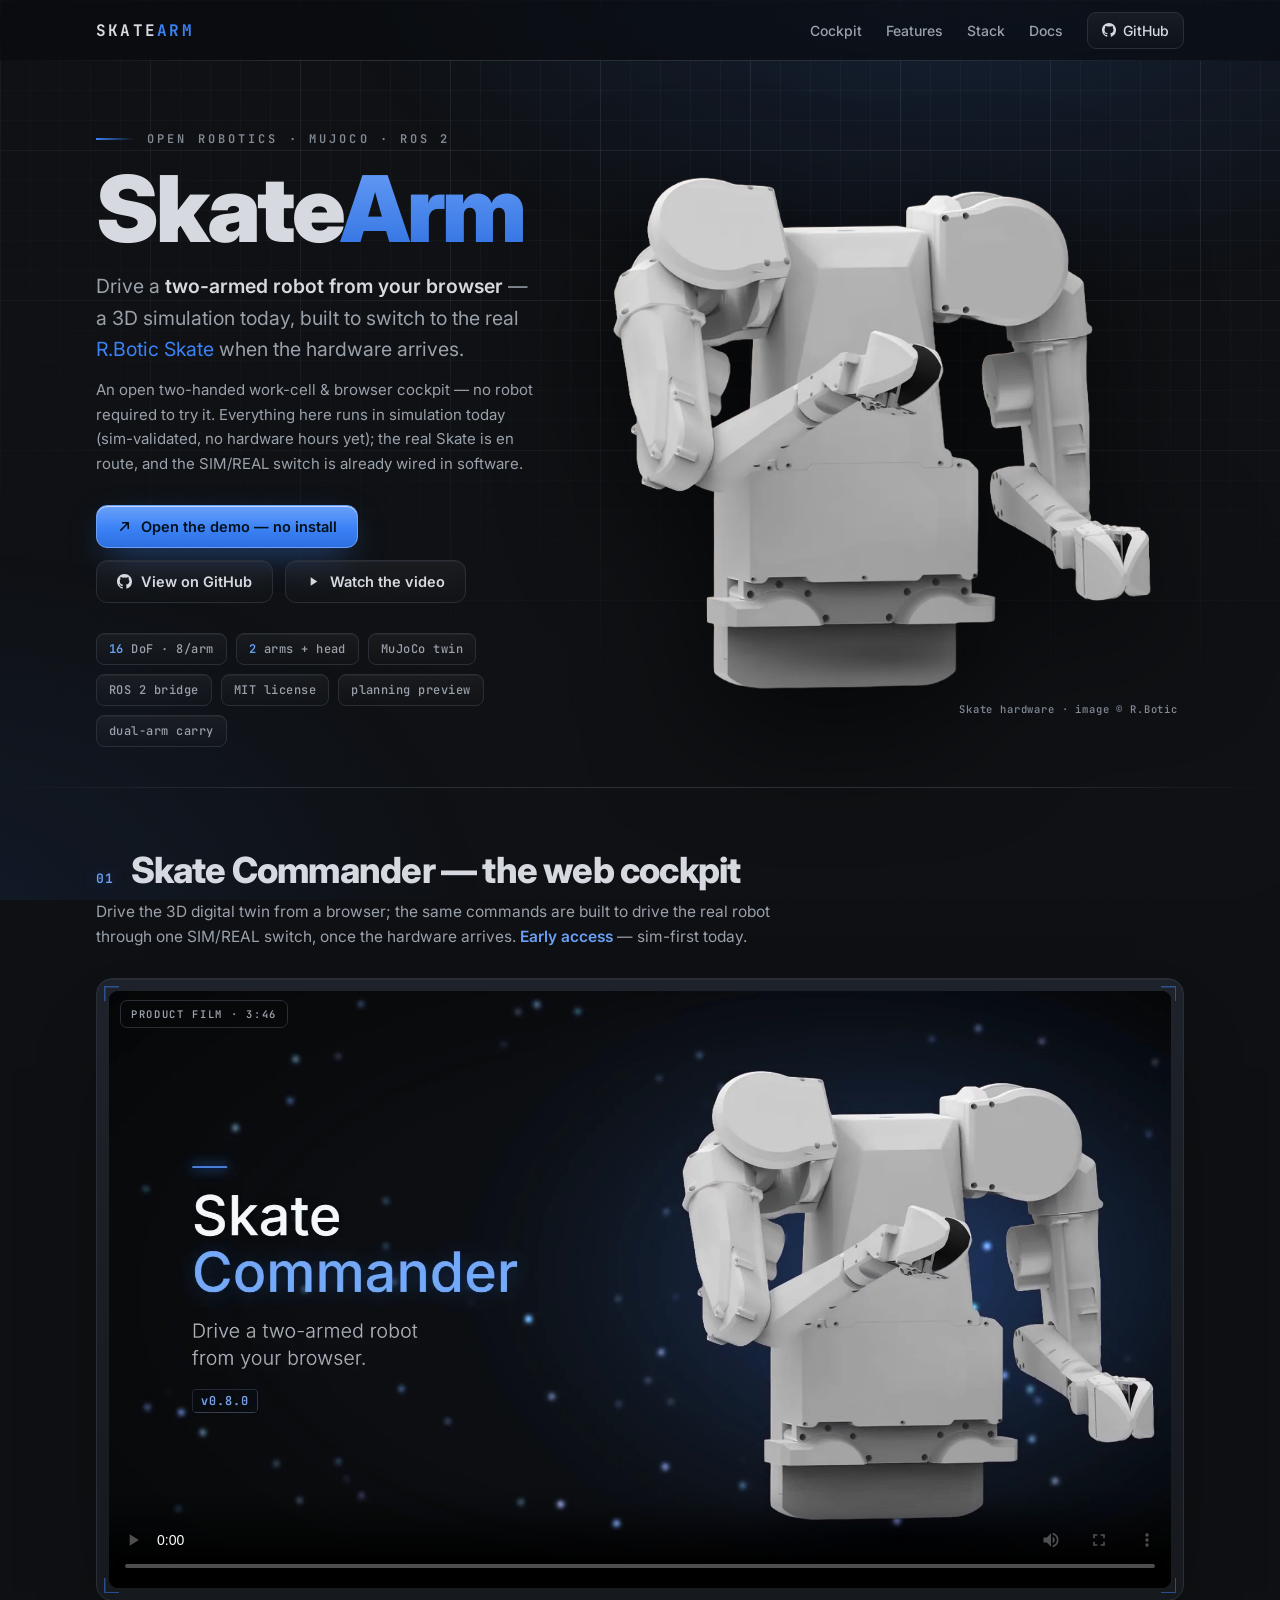
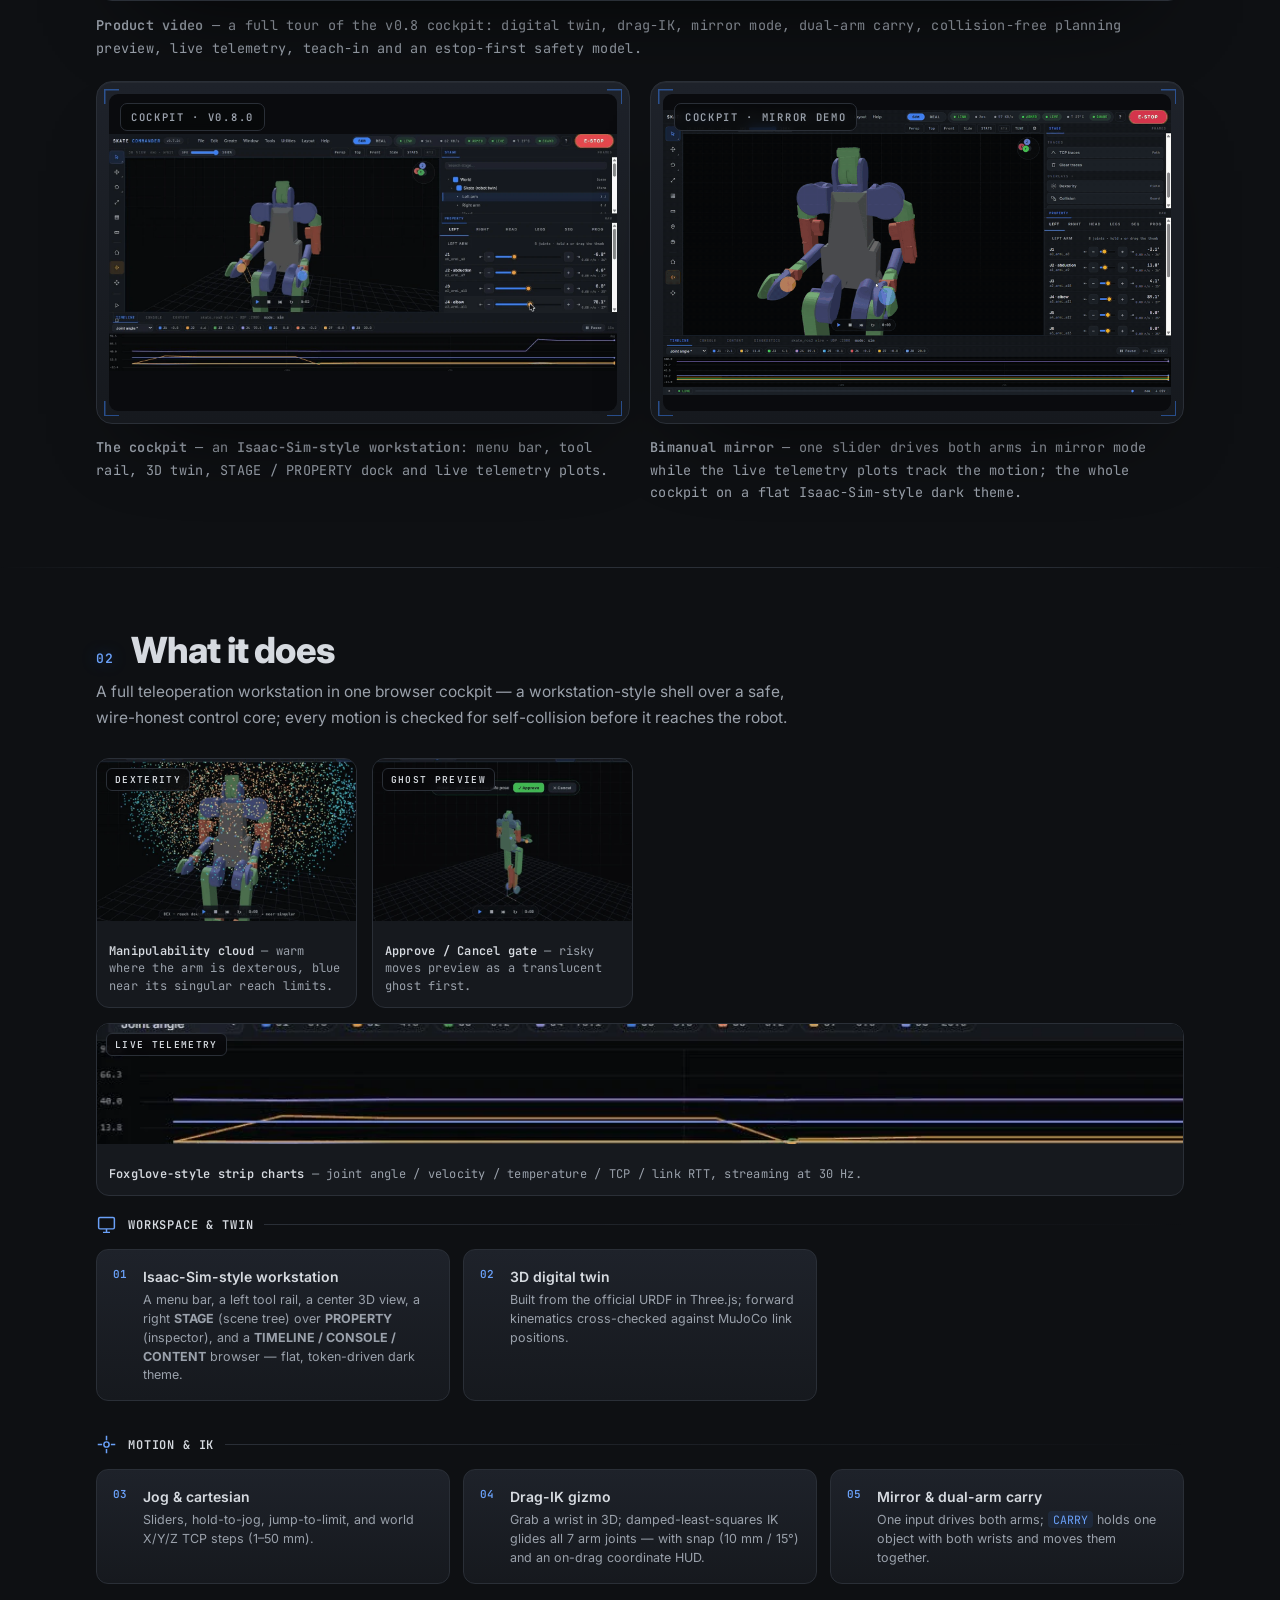
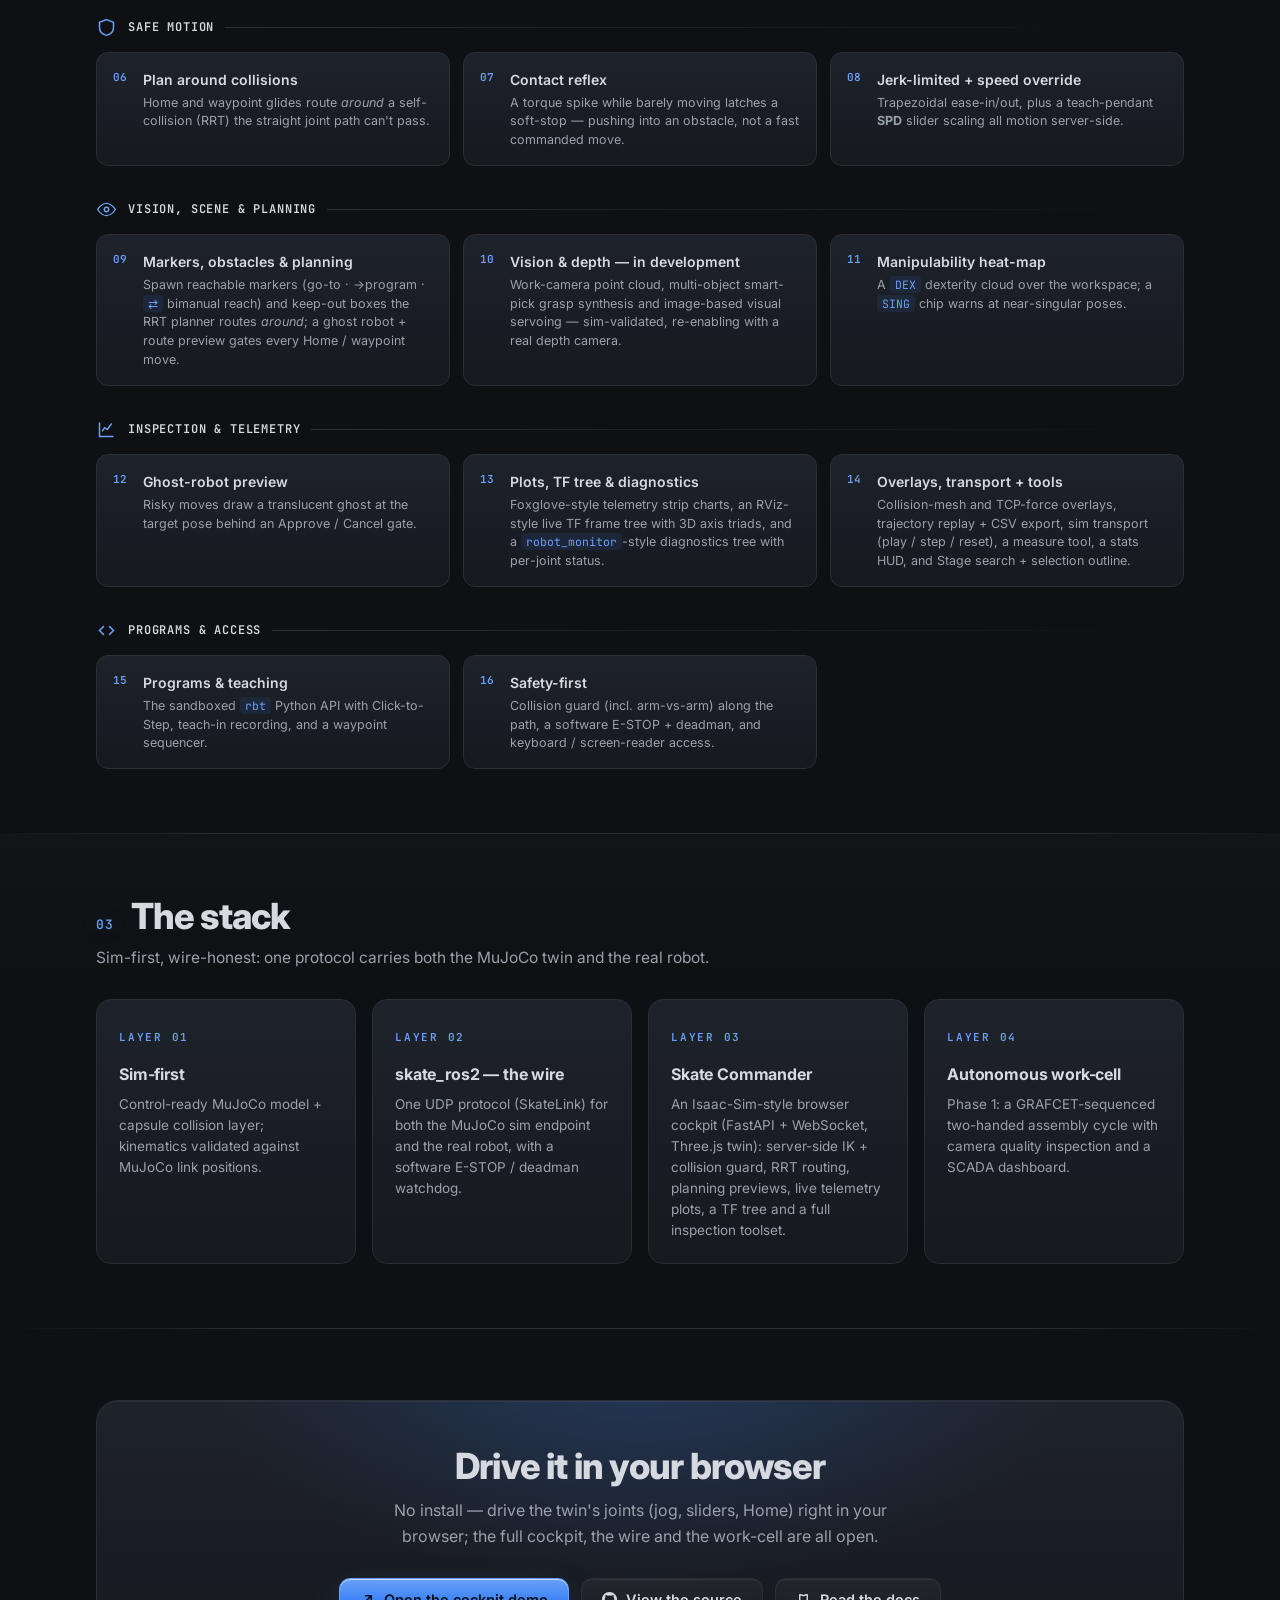
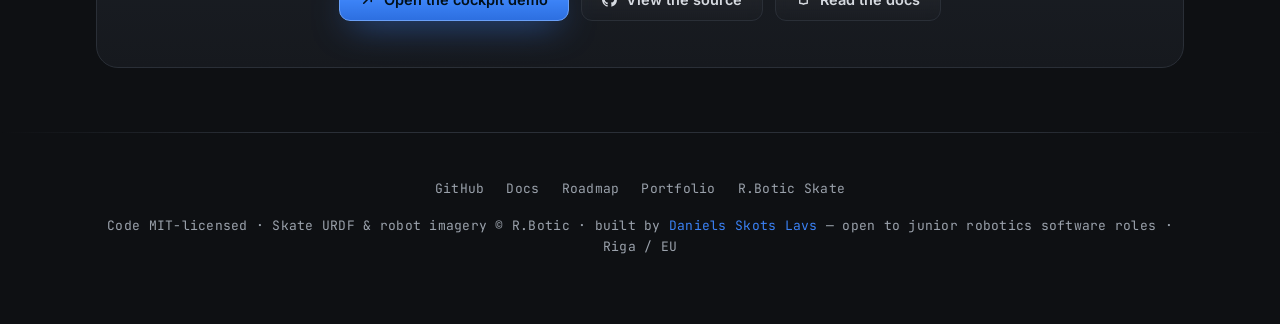
==== docs/index.html @ 91e2be85 "docs: honesty + mobile/a11y pass (from re-review) - quick-start now clones THIS repo first (the sim/" ====
<!DOCTYPE html>
<html lang="en">
<head>
<meta charset="utf-8">
<meta name="viewport" content="width=device-width, initial-scale=1">
<title>SkateArm — Bimanual Work-Cell &amp; Skate Commander Cockpit</title>
<meta name="description" content="Open-source bimanual work-cell and Isaac-Sim-style browser cockpit for the R.Botic Skate robot: a 3D digital twin, drag-IK, RRT collision-routing, dual-arm carry, live telemetry plots, planning previews and scene tools — sim-first in MuJoCo, deployed over the native UDP wire.">
<meta name="keywords" content="bimanual manipulation, humanoid robot, MuJoCo, ROS 2, digital twin, teleoperation, motion planning, inverse kinematics, collision guard, R.Botic Skate, robot arm, robotics">
<meta name="author" content="DSL Robotics">
<link rel="canonical" href="https://dsl-robotics.github.io/skatearm/">
<link rel="icon" type="image/png" href="img/favicon.png">
<link rel="apple-touch-icon" href="img/apple-touch-icon.png">
<meta property="og:type" content="website">
<meta property="og:site_name" content="SkateArm">
<meta property="og:title" content="SkateArm — Bimanual Work-Cell &amp; Skate Commander Cockpit">
<meta property="og:description" content="Open bimanual work-cell + Isaac-Sim-style browser cockpit for the R.Botic Skate: digital twin, drag-IK, RRT collision-routing, dual-arm carry, live telemetry plots, planning previews, scene markers &amp; obstacles. Sim-first in MuJoCo.">
<meta property="og:url" content="https://dsl-robotics.github.io/skatearm/">
<meta property="og:image" content="https://dsl-robotics.github.io/skatearm/img/og_card.png">
<meta name="twitter:card" content="summary_large_image">
<meta name="twitter:title" content="SkateArm — Bimanual Work-Cell &amp; Skate Commander Cockpit">
<meta name="twitter:description" content="Digital twin, drag-IK, RRT collision-routing, dual-arm carry, live telemetry plots, planning previews, scene tools — sim-first in MuJoCo, on the native UDP wire.">
<meta name="twitter:image" content="https://dsl-robotics.github.io/skatearm/img/og_card.png">
<meta name="theme-color" content="#0a0b0e">
<link rel="preconnect" href="https://fonts.googleapis.com">
<link rel="preconnect" href="https://fonts.gstatic.com" crossorigin>
<link href="https://fonts.googleapis.com/css2?family=Inter:wght@400;500;600;700;800;900&family=JetBrains+Mono:wght@400;500;600&display=swap" rel="stylesheet">
<script type="application/ld+json">
{"@context":"https://schema.org","@type":"SoftwareApplication","name":"SkateArm — Skate Commander","applicationCategory":"DeveloperApplication","operatingSystem":"Web, Linux","offers":{"@type":"Offer","price":"0","priceCurrency":"USD"},"license":"https://opensource.org/licenses/MIT","codeRepository":"https://github.com/dsl-robotics/skatearm","url":"https://dsl-robotics.github.io/skatearm/","description":"Open-source bimanual work-cell and Isaac-Sim-style browser cockpit for the R.Botic Skate: MuJoCo digital twin, drag-IK, RRT collision-routing, dual-arm carry, live telemetry plots, planning previews, scene tools, ROS 2 over the native UDP wire.","author":{"@type":"Organization","name":"DSL Robotics"}}
</script>
<style>
  :root{
    --bg:#0E1013; --bg2:#08090B; --panel:#16191E; --panel2:#1E222A; --panel3:#1E222A;
    --line:#2A2F37; --line2:#2A2F37; --fg:#D6DAE0; --fg2:#9AA1AB; --dim:#9BA2AC; --faint:#828A95;
    --accent:#3B82F6; --accent-lt:#6AA0F8; --accent-dk:#2D6FE0; --accent-ink:#0a1220; --amber:#F5A623;
    --grid:rgba(150,160,175,.05); --grid2:rgba(150,160,175,.09);
    --sans:"Inter","Segoe UI",system-ui,sans-serif;
    --mono:"JetBrains Mono",ui-monospace,"Cascadia Mono",monospace;
    --maxw:1140px;
    --ease:cubic-bezier(.4,0,.2,1);
  }
  *{margin:0;padding:0;box-sizing:border-box;}
  html{scroll-behavior:smooth;}
  ::selection{background:rgba(59,130,246,.32);color:#fff;}
  ::-webkit-scrollbar{width:12px;}
  ::-webkit-scrollbar-track{background:var(--bg);}
  ::-webkit-scrollbar-thumb{background:var(--line2);border-radius:8px;border:3px solid var(--bg);}
  ::-webkit-scrollbar-thumb:hover{background:#3A414F;}
  a:focus-visible,.btn:focus-visible,.nav-cta:focus-visible,.credit:focus-visible{outline:2px solid var(--accent-lt);outline-offset:3px;border-radius:8px;}
  body{background:var(--bg);color:var(--fg);font:400 16px/1.65 var(--sans);
    -webkit-font-smoothing:antialiased;overflow-x:hidden;}
  body::before{content:"";position:fixed;inset:0;z-index:-3;pointer-events:none;
    background:
      linear-gradient(var(--grid) 1px,transparent 1px),
      linear-gradient(90deg,var(--grid) 1px,transparent 1px),
      linear-gradient(var(--grid2) 1px,transparent 1px),
      linear-gradient(90deg,var(--grid2) 1px,transparent 1px);
    background-size:30px 30px,30px 30px,150px 150px,150px 150px;
    -webkit-mask-image:radial-gradient(120% 90% at 70% 0%,#000 35%,transparent 92%);
    mask-image:radial-gradient(120% 90% at 70% 0%,#000 35%,transparent 92%);}
  body::after{content:"";position:fixed;inset:0;z-index:-2;pointer-events:none;
    background:
      radial-gradient(1100px 640px at 76% -8%, rgba(59,130,246,.16), transparent 60%),
      radial-gradient(900px 620px at -4% 102%, rgba(45,111,224,.10), transparent 60%),
      radial-gradient(140% 120% at 50% 40%, transparent 60%, rgba(0,0,0,.55));}
  .grain{position:fixed;inset:0;z-index:-1;pointer-events:none;opacity:.06;mix-blend-mode:overlay;
    background-image:url("data:image/svg+xml,%3Csvg xmlns='http://www.w3.org/2000/svg' width='180' height='180'%3E%3Cfilter id='n'%3E%3CfeTurbulence type='fractalNoise' baseFrequency='0.85' numOctaves='2' stitchTiles='stitch'/%3E%3C/filter%3E%3Crect width='100%25' height='100%25' filter='url(%23n)'/%3E%3C/svg%3E");}
  a{color:var(--accent);text-decoration:none;}
  a:hover{text-decoration:underline;}
  .wrap{max-width:var(--maxw);margin:0 auto;padding:0 26px;}
  .label{font:600 12px/1 var(--mono);letter-spacing:.26em;text-transform:uppercase;color:var(--faint);}

  nav{position:sticky;top:0;z-index:50;backdrop-filter:blur(16px) saturate(1.3);
    background:rgba(10,11,14,.66);border-bottom:1px solid transparent;
    border-image:linear-gradient(90deg,transparent,var(--line2) 25%,var(--line2) 75%,transparent) 1;}
  nav .wrap{display:flex;align-items:center;justify-content:space-between;min-height:60px;}
  .brand{font:700 16px var(--mono);letter-spacing:.14em;color:var(--fg);}
  .brand i{color:var(--accent);font-style:normal;}
  .nav-links{display:flex;gap:24px;align-items:center;}
  .nav-links a{font:500 14px var(--sans);color:var(--fg2);position:relative;transition:color .18s var(--ease);}
  .nav-links a:not(.nav-cta){padding:11px 0;}
  .nav-links a:not(.nav-cta)::after{content:"";position:absolute;left:0;right:100%;bottom:7px;height:1.5px;
    background:linear-gradient(90deg,var(--accent),var(--accent-lt));transition:right .22s var(--ease);}
  .nav-links a:not(.nav-cta):hover::after{right:0;}
  .nav-links a:hover{color:var(--fg);text-decoration:none;}
  .nav-cta{display:inline-flex;align-items:center;gap:7px;border:1px solid var(--line2);border-radius:9px;padding:9px 14px;color:var(--fg)!important;
    background:linear-gradient(180deg,rgba(255,255,255,.05),rgba(255,255,255,.01));transition:.18s var(--ease);}
  .nav-cta:hover{border-color:var(--accent);box-shadow:0 0 0 1px rgba(59,130,246,.25),0 8px 24px -12px rgba(59,130,246,.6);}
  .nav-cta svg{width:14px;height:14px;}
  @media(max-width:680px){.nav-links a.hidexs{display:none;}.nav-links{gap:16px;}}

  .hero{padding:72px 0 40px;}
  .hero-grid{display:grid;grid-template-columns:0.92fr 1.25fr;gap:40px;align-items:center;}
  .ticks{display:flex;align-items:center;gap:13px;margin-bottom:20px;}
  .ticks::before{content:"";width:38px;height:1.5px;background:linear-gradient(90deg,var(--accent),transparent);}
  h1{font:900 clamp(42px,7.4vw,92px)/0.96 var(--sans);letter-spacing:-.035em;margin:6px 0 18px;}
  h1 i{font-style:normal;background:linear-gradient(180deg,var(--accent-lt),var(--accent-dk));
    -webkit-background-clip:text;background-clip:text;color:transparent;}
  .lede{font-size:19.5px;line-height:1.6;color:var(--fg2);max-width:480px;}
  .lede b{color:var(--fg);font-weight:600;}
  .sub{font-size:15px;color:var(--dim);max-width:500px;margin-top:13px;}
  .ctas{display:flex;flex-wrap:wrap;gap:12px;margin:28px 0 0;}
  .btn{position:relative;display:inline-flex;gap:9px;align-items:center;border:1px solid var(--line2);
    border-radius:11px;padding:12px 20px;font:600 14.5px var(--sans);color:var(--fg);
    background:linear-gradient(180deg,rgba(255,255,255,.05),rgba(255,255,255,.012));
    backdrop-filter:blur(6px);transition:transform .18s var(--ease),box-shadow .18s var(--ease),border-color .18s var(--ease);
    box-shadow:inset 0 1px 0 rgba(255,255,255,.05);}
  .btn svg{width:15px;height:15px;flex:none;}
  .btn:hover{border-color:rgba(59,130,246,.55);transform:translateY(-2px);text-decoration:none;
    box-shadow:0 14px 34px -16px rgba(0,0,0,.7),0 0 0 1px rgba(59,130,246,.18),inset 0 1px 0 rgba(255,255,255,.07);}
  .btn.primary{color:#021019;border:1px solid var(--accent-lt);
    background:linear-gradient(180deg,#6AA0F8,#3B82F6 55%,#2D6FE0);
    box-shadow:0 12px 36px -12px rgba(59,130,246,.7),inset 0 1px 0 rgba(255,255,255,.6);}
  .btn.primary:hover{transform:translateY(-2px);
    background:linear-gradient(180deg,#7FB0FF,#3B82F6 55%,#2D6FE0);
    box-shadow:0 18px 48px -12px rgba(59,130,246,.92),inset 0 1px 0 rgba(255,255,255,.65);}
  .specstrip{display:flex;flex-wrap:wrap;gap:9px;margin-top:30px;}
  .chip{font:500 12px var(--mono);letter-spacing:.04em;color:var(--fg2);
    border:1px solid var(--line);border-radius:8px;padding:7px 12px;
    background:linear-gradient(180deg,rgba(255,255,255,.045),rgba(255,255,255,.01));
    box-shadow:inset 0 1px 0 rgba(255,255,255,.05);transition:.18s var(--ease);}
  .chip:hover{border-color:var(--line2);color:var(--fg);}
  .chip b{color:var(--accent-lt);font-weight:600;}

  .hero-photo{position:relative;display:flex;align-items:center;justify-content:center;min-height:520px;}
  .hero-photo::before{content:"";position:absolute;width:82%;height:82%;left:2%;top:0;border-radius:50%;
    background:radial-gradient(closest-side at 24% 20%,rgba(59,130,246,.30),rgba(59,130,246,.07) 48%,transparent 70%);filter:blur(10px);}
  .hero-photo::after{content:"";position:absolute;bottom:46px;left:50%;transform:translateX(-50%);
    width:54%;height:30px;border-radius:50%;background:radial-gradient(closest-side,rgba(0,0,0,.62),transparent 76%);filter:blur(10px);}
  .hero-photo img{position:relative;width:96%;max-width:600px;transform:translateY(-6px);height:auto;
    filter:drop-shadow(0 38px 60px rgba(0,0,0,.6));}
  .hero-photo .credit{position:absolute;bottom:2px;right:6px;font:500 10.5px var(--mono);letter-spacing:.08em;color:var(--faint);}
  .hero-photo .credit:hover{color:var(--fg2);text-decoration:none;}

  section{padding:64px 0;position:relative;scroll-margin-top:74px;}
  section::before{content:"";position:absolute;top:0;left:0;right:0;height:1px;
    background:linear-gradient(90deg,transparent,var(--line2) 20%,var(--line2) 80%,transparent);}
  #stack{background:linear-gradient(180deg,rgba(255,255,255,.018),transparent 40%);}
  .shead{display:flex;align-items:baseline;gap:16px;margin-bottom:9px;}
  .snum{font:600 13px var(--mono);color:var(--accent-lt);letter-spacing:.1em;text-shadow:0 0 16px rgba(59,130,246,.4);}
  h2{font:800 clamp(27px,3.5vw,36px)/1.08 var(--sans);letter-spacing:-.022em;}
  .ssub{color:var(--fg2);margin:0 0 28px;max-width:720px;font-size:15.5px;}
  .ssub .hl{color:var(--accent-lt);font-weight:600;}

  figure{margin:0;}
  figcaption{color:var(--dim);font-size:13.5px;margin-top:12px;font-family:var(--mono);letter-spacing:.02em;}
  figcaption b{color:var(--fg2);font-weight:600;}
  .media2{display:grid;grid-template-columns:1fr 1fr;gap:20px;margin-top:22px;align-items:start;}
  .media2 .frame img{aspect-ratio:16/10;object-fit:contain;background:#0a0b0e;}

  .frame{position:relative;border:1px solid var(--line2);border-radius:16px;
    background:linear-gradient(180deg,var(--panel2),var(--panel));padding:12px;
    box-shadow:0 40px 90px -50px rgba(0,0,0,.9),inset 0 1px 0 rgba(255,255,255,.04);
    transition:transform .25s var(--ease),box-shadow .25s var(--ease);}
  .frame:hover{transform:translateY(-3px);box-shadow:0 50px 110px -50px rgba(0,0,0,.95),0 0 0 1px rgba(59,130,246,.12),inset 0 1px 0 rgba(255,255,255,.05);}
  .frame::before{content:"";position:absolute;inset:7px;pointer-events:none;z-index:2;opacity:.5;
    background:
      linear-gradient(var(--accent),var(--accent)) top left/15px 1.5px no-repeat,
      linear-gradient(var(--accent),var(--accent)) top left/1.5px 15px no-repeat,
      linear-gradient(var(--accent),var(--accent)) top right/15px 1.5px no-repeat,
      linear-gradient(var(--accent),var(--accent)) top right/1.5px 15px no-repeat,
      linear-gradient(var(--accent),var(--accent)) bottom left/15px 1.5px no-repeat,
      linear-gradient(var(--accent),var(--accent)) bottom left/1.5px 15px no-repeat,
      linear-gradient(var(--accent),var(--accent)) bottom right/15px 1.5px no-repeat,
      linear-gradient(var(--accent),var(--accent)) bottom right/1.5px 15px no-repeat;}
  .frame img,.frame video{display:block;width:100%;border-radius:9px;background:#000;}
  .frame .cap{position:absolute;top:21px;left:23px;z-index:3;font:600 10.5px var(--mono);
    letter-spacing:.16em;text-transform:uppercase;color:var(--fg2);
    background:rgba(8,9,11,.72);border:1px solid var(--line2);border-radius:7px;padding:6px 10px;backdrop-filter:blur(4px);}
  .frame .dim{position:absolute;bottom:21px;right:23px;z-index:3;font:500 10.5px var(--mono);
    letter-spacing:.1em;color:var(--faint);background:rgba(8,9,11,.66);padding:5px 9px;border-radius:7px;backdrop-filter:blur(4px);}

  .feat{list-style:none;display:grid;grid-template-columns:1fr 1fr;gap:1px;
    background:var(--line);border:1px solid var(--line);border-radius:16px;overflow:hidden;}
  .feat li{background:var(--panel);padding:19px 21px;display:flex;gap:14px;position:relative;transition:background .18s var(--ease);}
  .feat li::after{content:"";position:absolute;left:0;top:0;bottom:0;width:2px;
    background:linear-gradient(180deg,var(--accent),var(--accent-dk));transform:scaleY(0);transform-origin:top;transition:transform .2s var(--ease);}
  .feat li:hover{background:var(--panel2);}
  .feat li:hover::after{transform:scaleY(1);}
  .feat .ix{font:600 12px var(--mono);color:var(--accent-lt);padding-top:2px;min-width:24px;}
  .feat h4{font-size:15.5px;font-weight:600;margin-bottom:3px;}
  .feat p{color:var(--fg2);font-size:13.5px;line-height:1.55;}
  .feat code{font-family:var(--mono);font-size:12.5px;color:var(--accent-lt);background:rgba(59,130,246,.1);padding:1px 5px;border-radius:4px;}

  /* feature showcase strip */
  .shots{display:grid;grid-template-columns:repeat(4,1fr);gap:15px;margin:6px 0 10px;}
  .shot{position:relative;border:1px solid var(--line2);border-radius:13px;overflow:hidden;
    background:var(--panel);transition:transform .18s var(--ease),border-color .18s var(--ease),box-shadow .18s var(--ease);}
  .shot:hover{transform:translateY(-3px);border-color:var(--accent-dk);box-shadow:0 26px 54px -36px rgba(0,0,0,.95),0 0 0 1px rgba(59,130,246,.12);}
  .shot img{display:block;width:100%;aspect-ratio:16/10;object-fit:cover;background:#08090b;}
  .shot .scap{position:absolute;top:9px;left:9px;z-index:2;font:600 9.5px var(--mono);
    letter-spacing:.14em;text-transform:uppercase;color:var(--fg);background:rgba(8,9,11,.76);
    border:1px solid var(--line2);border-radius:6px;padding:4px 8px;backdrop-filter:blur(4px);}
  .shot figcaption{padding:10px 12px 12px;font-size:12px;line-height:1.45;color:var(--fg2);}
  .shot figcaption b{color:var(--fg);font-weight:600;}
  .shot-wide{grid-column:1/-1;}
  .shot-wide img{aspect-ratio:auto;height:120px;object-position:left center;}
  @media(max-width:900px){.shots{grid-template-columns:repeat(2,1fr);}}
  @media(max-width:540px){.shots{grid-template-columns:1fr;}.shot-wide img{height:auto;aspect-ratio:16/9;}}

  /* categorised feature cards */
  .fgrid{list-style:none;display:grid;grid-template-columns:repeat(3,1fr);gap:13px;margin-top:14px;}
  .fgrid .fgroup-h{grid-column:1/-1;display:flex;align-items:center;gap:11px;margin:20px 0 1px;}
  .fgrid .fgroup-h:first-child{margin-top:4px;}
  .fgrid .fgroup-h .gi{width:21px;height:21px;color:var(--accent-lt);flex:none;}
  .fgrid .fgroup-h span{font:600 12px var(--mono);letter-spacing:.07em;text-transform:uppercase;color:var(--fg);}
  .fgrid .fgroup-h .gline{flex:1;height:1px;background:linear-gradient(90deg,var(--line2),transparent);}
  .fgrid li:not(.fgroup-h){background:linear-gradient(180deg,var(--panel2),var(--panel));
    border:1px solid var(--line);border-radius:12px;padding:15px 16px;display:flex;gap:12px;position:relative;
    transition:transform .16s var(--ease),border-color .16s var(--ease),box-shadow .16s var(--ease);}
  .fgrid li:not(.fgroup-h):hover{transform:translateY(-3px);border-color:var(--line2);
    box-shadow:0 18px 40px -28px rgba(0,0,0,.9),0 0 0 1px rgba(59,130,246,.1);}
  .fgrid .ix{font:600 11px var(--mono);color:var(--accent-lt);padding-top:2px;min-width:18px;}
  .fgrid h4{font-size:14px;font-weight:600;margin-bottom:3px;}
  .fgrid p{color:var(--fg2);font-size:12.5px;line-height:1.5;}
  .fgrid code{font-family:var(--mono);font-size:11.5px;color:var(--accent-lt);background:rgba(59,130,246,.1);padding:1px 5px;border-radius:4px;}
  @media(max-width:820px){.fgrid{grid-template-columns:repeat(2,1fr);}}
  @media(max-width:520px){.fgrid{grid-template-columns:1fr;}}

  .stack{display:grid;grid-template-columns:repeat(4,1fr);gap:16px;}
  .scard{background:linear-gradient(180deg,var(--panel2),var(--panel));border:1px solid var(--line);
    border-radius:15px;padding:22px;position:relative;overflow:hidden;
    transition:transform .2s var(--ease),box-shadow .2s var(--ease),border-color .2s var(--ease);}
  .scard::before{content:"";position:absolute;top:0;left:0;right:0;height:2px;
    background:linear-gradient(90deg,var(--accent),transparent);opacity:0;transition:opacity .2s var(--ease);}
  .scard:hover{transform:translateY(-3px);border-color:var(--line2);
    box-shadow:0 24px 56px -34px rgba(0,0,0,.9),0 0 0 1px rgba(59,130,246,.1);}
  .scard:hover::before{opacity:.9;}
  .scard .k{font:600 11px var(--mono);letter-spacing:.16em;color:var(--accent-lt);text-transform:uppercase;}
  .scard h3{font-size:16px;margin:13px 0 7px;letter-spacing:-.01em;}
  .scard p{color:var(--fg2);font-size:13.5px;line-height:1.55;}

  .band{margin:8px 0 0;border:1px solid var(--line2);border-radius:22px;
    background:linear-gradient(180deg,var(--panel3),var(--panel));padding:46px 40px;text-align:center;
    position:relative;overflow:hidden;box-shadow:inset 0 1px 0 rgba(255,255,255,.05);}
  .band::before{content:"";position:absolute;inset:0;pointer-events:none;
    background:radial-gradient(680px 320px at 50% -10%,rgba(59,130,246,.22),transparent 65%);}
  .band h2{margin-bottom:11px;position:relative;}
  .band p{color:var(--fg2);max-width:560px;margin:0 auto 24px;position:relative;}

  footer{padding:42px 0 66px;position:relative;color:var(--dim);
    font-size:13px;text-align:center;font-family:var(--mono);letter-spacing:.02em;}
  footer::before{content:"";position:absolute;top:0;left:0;right:0;height:1px;
    background:linear-gradient(90deg,transparent,var(--line2) 20%,var(--line2) 80%,transparent);}
  .fnav{display:flex;gap:18px;justify-content:center;flex-wrap:wrap;margin-bottom:12px;}
  .fnav a{color:var(--fg2);padding:4px 2px;}

  .reveal{opacity:0;transform:translateY(18px);transition:opacity .65s var(--ease),transform .65s var(--ease);}
  .reveal.in{opacity:1;transform:none;}
  @media(prefers-reduced-motion:reduce){html{scroll-behavior:auto;}.reveal{opacity:1;transform:none;transition:none;}}

  @media(max-width:880px){
    .hero-grid{grid-template-columns:1fr;gap:26px;}
    .hero{padding:44px 0 12px;}
    .hero-photo{min-height:340px;}
    .stack{grid-template-columns:1fr 1fr;}
  }
  @media(max-width:760px){
    .feat,.media2{grid-template-columns:1fr;}
  }
  @media(max-width:560px){
    .stack{grid-template-columns:1fr;}
    .band{padding:30px 22px;}
    .hero-photo{min-height:280px;}
    .hero-photo img{width:86%;}
  }
</style>
</head>
<body>
<div class="grain"></div>

<nav>
  <div class="wrap">
    <span class="brand">SKATE<i>ARM</i></span>
    <span class="nav-links">
      <a class="hidexs" href="#cockpit">Cockpit</a>
      <a class="hidexs" href="#features">Features</a>
      <a class="hidexs" href="#stack">Stack</a>
      <a href="commander.html">Docs</a>
      <a class="nav-cta" href="https://github.com/dsl-robotics/skatearm" target="_blank" rel="noopener"><svg viewBox="0 0 16 16" fill="currentColor" aria-hidden="true"><path d="M8 0C3.58 0 0 3.58 0 8c0 3.54 2.29 6.53 5.47 7.59.4.07.55-.17.55-.38 0-.19-.01-.82-.01-1.49-2.01.37-2.53-.49-2.69-.94-.09-.23-.48-.94-.82-1.13-.28-.15-.68-.52-.01-.53.63-.01 1.08.58 1.23.82.72 1.21 1.87.87 2.33.66.07-.52.28-.87.51-1.07-1.78-.2-3.64-.89-3.64-3.95 0-.87.31-1.59.82-2.15-.08-.2-.36-1.02.08-2.12 0 0 .67-.21 2.2.82a7.6 7.6 0 014 0c1.53-1.04 2.2-.82 2.2-.82.44 1.1.16 1.92.08 2.12.51.56.82 1.27.82 2.15 0 3.07-1.87 3.75-3.65 3.95.29.25.54.73.54 1.48 0 1.07-.01 1.93-.01 2.2 0 .21.15.46.55.38A8.01 8.01 0 0016 8c0-4.42-3.58-8-8-8z"/></svg>GitHub</a>
    </span>
  </div>
</nav>

<header class="hero">
  <div class="wrap hero-grid">
    <div>
      <div class="ticks"><span class="label">Open robotics · MuJoCo · ROS 2</span></div>
      <h1>Skate<i>Arm</i></h1>
      <p class="lede">Drive a <b>two-armed robot from your browser</b> — a 3D simulation today, built to switch to the real
        <a href="https://www.rboticlabs.com/shop/p/skate-upper-body-v2" target="_blank" rel="noopener">R.Botic Skate</a> when the hardware arrives.</p>
      <p class="sub">An open two-handed work-cell &amp; browser cockpit — no robot required to try it. Everything here runs in simulation today (sim-validated, no hardware hours yet); the real Skate is en route, and the SIM/REAL switch is already wired in software.</p>
      <div class="ctas">
        <a class="btn primary" href="https://raw.githack.com/dsl-robotics/skatearm/main/tools/skate_commander/preview.html" target="_blank" rel="noopener"><svg viewBox="0 0 16 16" fill="none" stroke="currentColor" stroke-width="1.7" stroke-linecap="round" stroke-linejoin="round" aria-hidden="true"><path d="M4 12 12 4M6 4h6v6"/></svg>Open the demo — no install</a>
        <a class="btn" href="https://github.com/dsl-robotics/skatearm" target="_blank" rel="noopener"><svg viewBox="0 0 16 16" fill="currentColor" aria-hidden="true"><path d="M8 0C3.58 0 0 3.58 0 8c0 3.54 2.29 6.53 5.47 7.59.4.07.55-.17.55-.38 0-.19-.01-.82-.01-1.49-2.01.37-2.53-.49-2.69-.94-.09-.23-.48-.94-.82-1.13-.28-.15-.68-.52-.01-.53.63-.01 1.08.58 1.23.82.72 1.21 1.87.87 2.33.66.07-.52.28-.87.51-1.07-1.78-.2-3.64-.89-3.64-3.95 0-.87.31-1.59.82-2.15-.08-.2-.36-1.02.08-2.12 0 0 .67-.21 2.2.82a7.6 7.6 0 014 0c1.53-1.04 2.2-.82 2.2-.82.44 1.1.16 1.92.08 2.12.51.56.82 1.27.82 2.15 0 3.07-1.87 3.75-3.65 3.95.29.25.54.73.54 1.48 0 1.07-.01 1.93-.01 2.2 0 .21.15.46.55.38A8.01 8.01 0 0016 8c0-4.42-3.58-8-8-8z"/></svg>View on GitHub</a>
        <a class="btn" href="#cockpit"><svg viewBox="0 0 16 16" fill="currentColor" aria-hidden="true"><path d="M5 3.5v9l7-4.5z"/></svg>Watch the video</a>
      </div>
      <div class="specstrip">
        <span class="chip"><b>16</b> DoF · 8/arm</span>
        <span class="chip"><b>2</b> arms + head</span>
        <span class="chip">MuJoCo twin</span>
        <span class="chip">ROS 2 bridge</span>
        <span class="chip">MIT license</span>
        <span class="chip">planning preview</span>
        <span class="chip">dual-arm carry</span>
      </div>
    </div>
    <div class="hero-photo">
      <img src="img/skate_hero.webp" width="807" height="774" fetchpriority="high" decoding="async" alt="The R.Botic Skate — a two-armed bimanual upper-body robot">
      <a class="credit" href="https://www.rboticlabs.com/shop/p/skate-upper-body-v2" target="_blank" rel="noopener">Skate hardware · image © R.Botic</a>
    </div>
  </div>
</header>

<section id="cockpit">
  <div class="wrap">
    <div class="shead"><span class="snum">01</span><h2>Skate Commander — the web cockpit</h2></div>
    <p class="ssub">Drive the 3D digital twin from a browser; the same commands are built to drive the real robot through one SIM/REAL switch, once the hardware arrives. <span class="hl">Early access</span> — sim-first today.</p>
    <figure class="frame reveal" style="padding:12px;">
      <span class="cap">Product film · 3:46</span>
      <video controls preload="metadata" poster="img/commander_v08_video_poster.webp">
        <source src="video/commander_v08_product.mp4" type="video/mp4">
        Your browser can't play embedded video — <a href="video/commander_v08_product.mp4">watch the product walkthrough</a>.
      </video>
    </figure>
    <figcaption style="margin-top:13px;"><b>Product video</b> — a full tour of the v0.8 cockpit: digital twin, drag-IK, mirror mode, dual-arm carry, collision-free planning preview, live telemetry, teach-in and an estop-first safety model.</figcaption>
    <div class="media2">
      <figure class="reveal">
        <div class="frame"><span class="cap">Cockpit · v0.8.0</span>
          <img src="img/cockpit_v0724_cockpit.webp" loading="lazy" decoding="async" alt="The Skate Commander cockpit (v0.8.0): an Isaac-Sim-style workstation with menu bar, left tool rail, 3D digital twin, STAGE and PROPERTY dock, and live telemetry plots">
        </div>
        <figcaption><b>The cockpit</b> — an <b>Isaac-Sim-style workstation</b>: menu bar, tool rail, 3D twin, STAGE / PROPERTY dock and live telemetry plots.</figcaption>
      </figure>
      <figure class="reveal">
        <div class="frame"><span class="cap">Cockpit · mirror demo</span>
          <img src="img/commander_mirror.gif" loading="lazy" decoding="async" alt="Skate Commander: drag-IK and mirror-mode bimanual motion while the live telemetry plots track it">
        </div>
        <figcaption><b>Bimanual mirror</b> — one slider drives both arms in mirror mode while the live telemetry plots track the motion; the whole cockpit on a flat Isaac-Sim-style dark theme.</figcaption>
      </figure>
    </div>
  </div>
</section>

<section id="features">
  <div class="wrap">
    <div class="shead"><span class="snum">02</span><h2>What it does</h2></div>
    <p class="ssub">A full teleoperation workstation in one browser cockpit — a workstation-style shell over a safe, wire-honest control core; every motion is checked for self-collision before it reaches the robot.</p>
    <div class="shots reveal">
      <figure class="shot"><span class="scap">Dexterity</span><img src="img/cockpit_dex.webp" loading="lazy" decoding="async" alt="Manipulability dexterity cloud rendered around the robot"><figcaption><b>Manipulability cloud</b> — warm where the arm is dexterous, blue near its singular reach limits.</figcaption></figure>
      <figure class="shot"><span class="scap">Ghost preview</span><img src="img/cockpit_ghost.webp" loading="lazy" decoding="async" alt="Translucent green ghost robot preview with an Approve / Cancel gate"><figcaption><b>Approve / Cancel gate</b> — risky moves preview as a translucent ghost first.</figcaption></figure>
      <figure class="shot shot-wide"><span class="scap">Live telemetry</span><img src="img/cockpit_plots.webp" loading="lazy" decoding="async" alt="Live telemetry strip charts for the eight arm joints"><figcaption><b>Foxglove-style strip charts</b> — joint angle / velocity / temperature / TCP / link RTT, streaming at 30&nbsp;Hz.</figcaption></figure>
    </div>
    <ul class="fgrid reveal">
      <li class="fgroup-h"><svg class="gi" viewBox="0 0 24 24" fill="none" stroke="currentColor" stroke-width="1.7"><rect x="3" y="4" width="18" height="13" rx="1.5"/><path d="M8 21h8M12 17v4"/></svg><span>Workspace &amp; twin</span><i class="gline"></i></li>
      <li><span class="ix">01</span><div><h4>Isaac-Sim-style workstation</h4><p>A menu bar, a left tool rail, a center 3D view, a right <b>STAGE</b> (scene tree) over <b>PROPERTY</b> (inspector), and a <b>TIMELINE / CONSOLE / CONTENT</b> browser — flat, token-driven dark theme.</p></div></li>
      <li><span class="ix">02</span><div><h4>3D digital twin</h4><p>Built from the official URDF in Three.js; forward kinematics cross-checked against MuJoCo link positions.</p></div></li>
      <li class="fgroup-h"><svg class="gi" viewBox="0 0 24 24" fill="none" stroke="currentColor" stroke-width="1.7"><circle cx="12" cy="12" r="3"/><path d="M12 2v5M12 17v5M2 12h5M17 12h5"/></svg><span>Motion &amp; IK</span><i class="gline"></i></li>
      <li><span class="ix">03</span><div><h4>Jog &amp; cartesian</h4><p>Sliders, hold-to-jog, jump-to-limit, and world X/Y/Z TCP steps (1–50 mm).</p></div></li>
      <li><span class="ix">04</span><div><h4>Drag-IK gizmo</h4><p>Grab a wrist in 3D; damped-least-squares IK glides all 7 arm joints — with snap (10 mm / 15°) and an on-drag coordinate HUD.</p></div></li>
      <li><span class="ix">05</span><div><h4>Mirror &amp; dual-arm carry</h4><p>One input drives both arms; <code>CARRY</code> holds one object with both wrists and moves them together.</p></div></li>
      <li class="fgroup-h"><svg class="gi" viewBox="0 0 24 24" fill="none" stroke="currentColor" stroke-width="1.7"><path d="M12 3l8 3v6c0 5-4 8-8 9-4-1-8-4-8-9V6z"/></svg><span>Safe motion</span><i class="gline"></i></li>
      <li><span class="ix">06</span><div><h4>Plan around collisions</h4><p>Home and waypoint glides route <i>around</i> a self-collision (RRT) the straight joint path can't pass.</p></div></li>
      <li><span class="ix">07</span><div><h4>Contact reflex</h4><p>A torque spike while barely moving latches a soft-stop — pushing into an obstacle, not a fast commanded move.</p></div></li>
      <li><span class="ix">08</span><div><h4>Jerk-limited + speed override</h4><p>Trapezoidal ease-in/out, plus a teach-pendant <b>SPD</b> slider scaling all motion server-side.</p></div></li>
      <li class="fgroup-h"><svg class="gi" viewBox="0 0 24 24" fill="none" stroke="currentColor" stroke-width="1.7"><path d="M2 12s4-7 10-7 10 7 10 7-4 7-10 7S2 12 2 12z"/><circle cx="12" cy="12" r="2.5"/></svg><span>Vision, scene &amp; planning</span><i class="gline"></i></li>
      <li><span class="ix">09</span><div><h4>Markers, obstacles &amp; planning</h4><p>Spawn reachable markers (go-to · →program · <code>⇄</code> bimanual reach) and keep-out boxes the RRT planner routes <i>around</i>; a ghost robot + route preview gates every Home / waypoint move.</p></div></li>
      <li><span class="ix">10</span><div><h4>Vision &amp; depth — in development</h4><p>Work-camera point cloud, multi-object smart-pick grasp synthesis and image-based visual servoing — sim-validated, re-enabling with a real depth camera.</p></div></li>
      <li><span class="ix">11</span><div><h4>Manipulability heat-map</h4><p>A <code>DEX</code> dexterity cloud over the workspace; a <code>SING</code> chip warns at near-singular poses.</p></div></li>
      <li class="fgroup-h"><svg class="gi" viewBox="0 0 24 24" fill="none" stroke="currentColor" stroke-width="1.7"><path d="M4 4v16h16"/><path d="M7 14l3-4 3 2 5-7"/></svg><span>Inspection &amp; telemetry</span><i class="gline"></i></li>
      <li><span class="ix">12</span><div><h4>Ghost-robot preview</h4><p>Risky moves draw a translucent ghost at the target pose behind an Approve / Cancel gate.</p></div></li>
      <li><span class="ix">13</span><div><h4>Plots, TF tree &amp; diagnostics</h4><p>Foxglove-style telemetry strip charts, an RViz-style live TF frame tree with 3D axis triads, and a <code>robot_monitor</code>-style diagnostics tree with per-joint status.</p></div></li>
      <li><span class="ix">14</span><div><h4>Overlays, transport + tools</h4><p>Collision-mesh and TCP-force overlays, trajectory replay + CSV export, sim transport (play / step / reset), a measure tool, a stats HUD, and Stage search + selection outline.</p></div></li>
      <li class="fgroup-h"><svg class="gi" viewBox="0 0 24 24" fill="none" stroke="currentColor" stroke-width="1.7"><path d="M9 7l-5 5 5 5M15 7l5 5-5 5"/></svg><span>Programs &amp; access</span><i class="gline"></i></li>
      <li><span class="ix">15</span><div><h4>Programs &amp; teaching</h4><p>The sandboxed <code>rbt</code> Python API with Click-to-Step, teach-in recording, and a waypoint sequencer.</p></div></li>
      <li><span class="ix">16</span><div><h4>Safety-first</h4><p>Collision guard (incl. arm-vs-arm) along the path, a software E-STOP + deadman, and keyboard / screen-reader access.</p></div></li>
    </ul>
  </div>
</section>

<section id="stack">
  <div class="wrap">
    <div class="shead"><span class="snum">03</span><h2>The stack</h2></div>
    <p class="ssub">Sim-first, wire-honest: one protocol carries both the MuJoCo twin and the real robot.</p>
    <div class="stack">
      <div class="scard reveal"><span class="k">Layer 01</span><h3>Sim-first</h3><p>Control-ready MuJoCo model + capsule collision layer; kinematics validated against MuJoCo link positions.</p></div>
      <div class="scard reveal"><span class="k">Layer 02</span><h3>skate_ros2 — the wire</h3><p>One UDP protocol (SkateLink) for both the MuJoCo sim endpoint and the real robot, with a software E-STOP / deadman watchdog.</p></div>
      <div class="scard reveal"><span class="k">Layer 03</span><h3>Skate Commander</h3><p>An Isaac-Sim-style browser cockpit (FastAPI + WebSocket, Three.js twin): server-side IK + collision guard, RRT routing, planning previews, live telemetry plots, a TF tree and a full inspection toolset.</p></div>
      <div class="scard reveal"><span class="k">Layer 04</span><h3>Autonomous work-cell</h3><p>Phase 1: a GRAFCET-sequenced two-handed assembly cycle with camera quality inspection and a SCADA dashboard.</p></div>
    </div>
  </div>
</section>

<section>
  <div class="wrap">
    <div class="band reveal">
      <h2>Drive it in your browser</h2>
      <p>No install — drive the twin's joints (jog, sliders, Home) right in your browser; the full cockpit, the wire and the work-cell are all open.</p>
      <div class="ctas" style="justify-content:center;">
        <a class="btn primary" href="https://raw.githack.com/dsl-robotics/skatearm/main/tools/skate_commander/preview.html" target="_blank" rel="noopener"><svg viewBox="0 0 16 16" fill="none" stroke="currentColor" stroke-width="1.7" stroke-linecap="round" stroke-linejoin="round" aria-hidden="true"><path d="M4 12 12 4M6 4h6v6"/></svg>Open the cockpit demo</a>
        <a class="btn" href="https://github.com/dsl-robotics/skatearm" target="_blank" rel="noopener"><svg viewBox="0 0 16 16" fill="currentColor" aria-hidden="true"><path d="M8 0C3.58 0 0 3.58 0 8c0 3.54 2.29 6.53 5.47 7.59.4.07.55-.17.55-.38 0-.19-.01-.82-.01-1.49-2.01.37-2.53-.49-2.69-.94-.09-.23-.48-.94-.82-1.13-.28-.15-.68-.52-.01-.53.63-.01 1.08.58 1.23.82.72 1.21 1.87.87 2.33.66.07-.52.28-.87.51-1.07-1.78-.2-3.64-.89-3.64-3.95 0-.87.31-1.59.82-2.15-.08-.2-.36-1.02.08-2.12 0 0 .67-.21 2.2.82a7.6 7.6 0 014 0c1.53-1.04 2.2-.82 2.2-.82.44 1.1.16 1.92.08 2.12.51.56.82 1.27.82 2.15 0 3.07-1.87 3.75-3.65 3.95.29.25.54.73.54 1.48 0 1.07-.01 1.93-.01 2.2 0 .21.15.46.55.38A8.01 8.01 0 0016 8c0-4.42-3.58-8-8-8z"/></svg>View the source</a>
        <a class="btn" href="commander.html"><svg viewBox="0 0 16 16" fill="none" stroke="currentColor" stroke-width="1.5" stroke-linejoin="round" aria-hidden="true"><path d="M8 4S6.5 3 4 3v9c2.5 0 4 1 4 1s1.5-1 4-1V3c-2.5 0-4 1-4 1z"/></svg>Read the docs</a>
      </div>
    </div>
  </div>
</section>

<footer>
  <div class="wrap">
    <div class="fnav">
      <a href="https://github.com/dsl-robotics/skatearm" target="_blank" rel="noopener">GitHub</a>
      <a href="commander.html">Docs</a>
      <a href="https://github.com/dsl-robotics/skatearm/blob/main/docs/ROADMAP.md" target="_blank" rel="noopener">Roadmap</a>
      <a href="https://github.com/Lavs-Daniels-Skots-231RMC173/engineering-portfolio" target="_blank" rel="noopener">Portfolio</a>
      <a href="https://www.rboticlabs.com/shop/p/skate-upper-body-v2" target="_blank" rel="noopener">R.Botic Skate</a>
    </div>
    Code MIT-licensed · Skate URDF &amp; robot imagery © R.Botic · built by <a href="https://github.com/Lavs-Daniels-Skots-231RMC173" target="_blank" rel="noopener">Daniels Skots Lavs</a> — open to junior robotics software roles · Riga / EU
  </div>
</footer>

<script>
  const io=new IntersectionObserver((es)=>{es.forEach(e=>{if(e.isIntersecting){e.target.classList.add('in');io.unobserve(e.target);}});},{threshold:.12});
  document.querySelectorAll('.reveal').forEach(el=>io.observe(el));
</script>
</body>
</html>
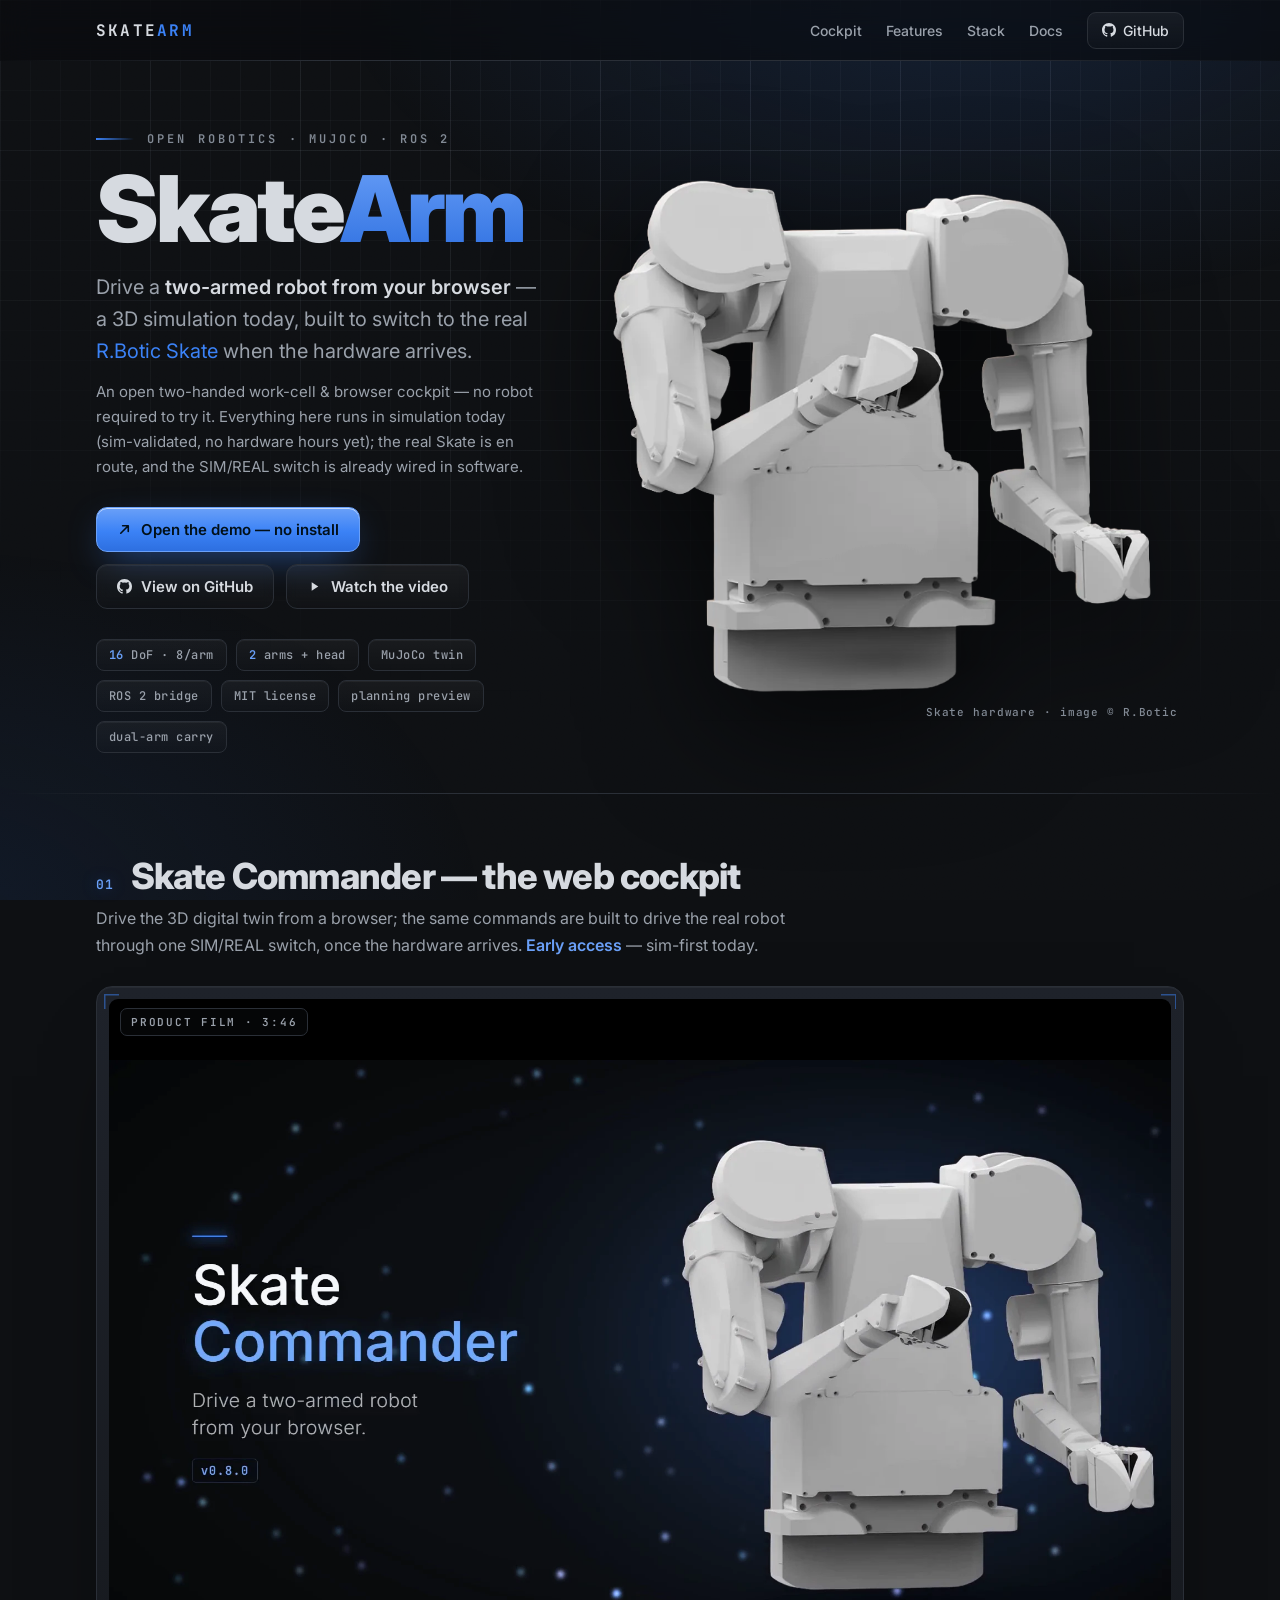
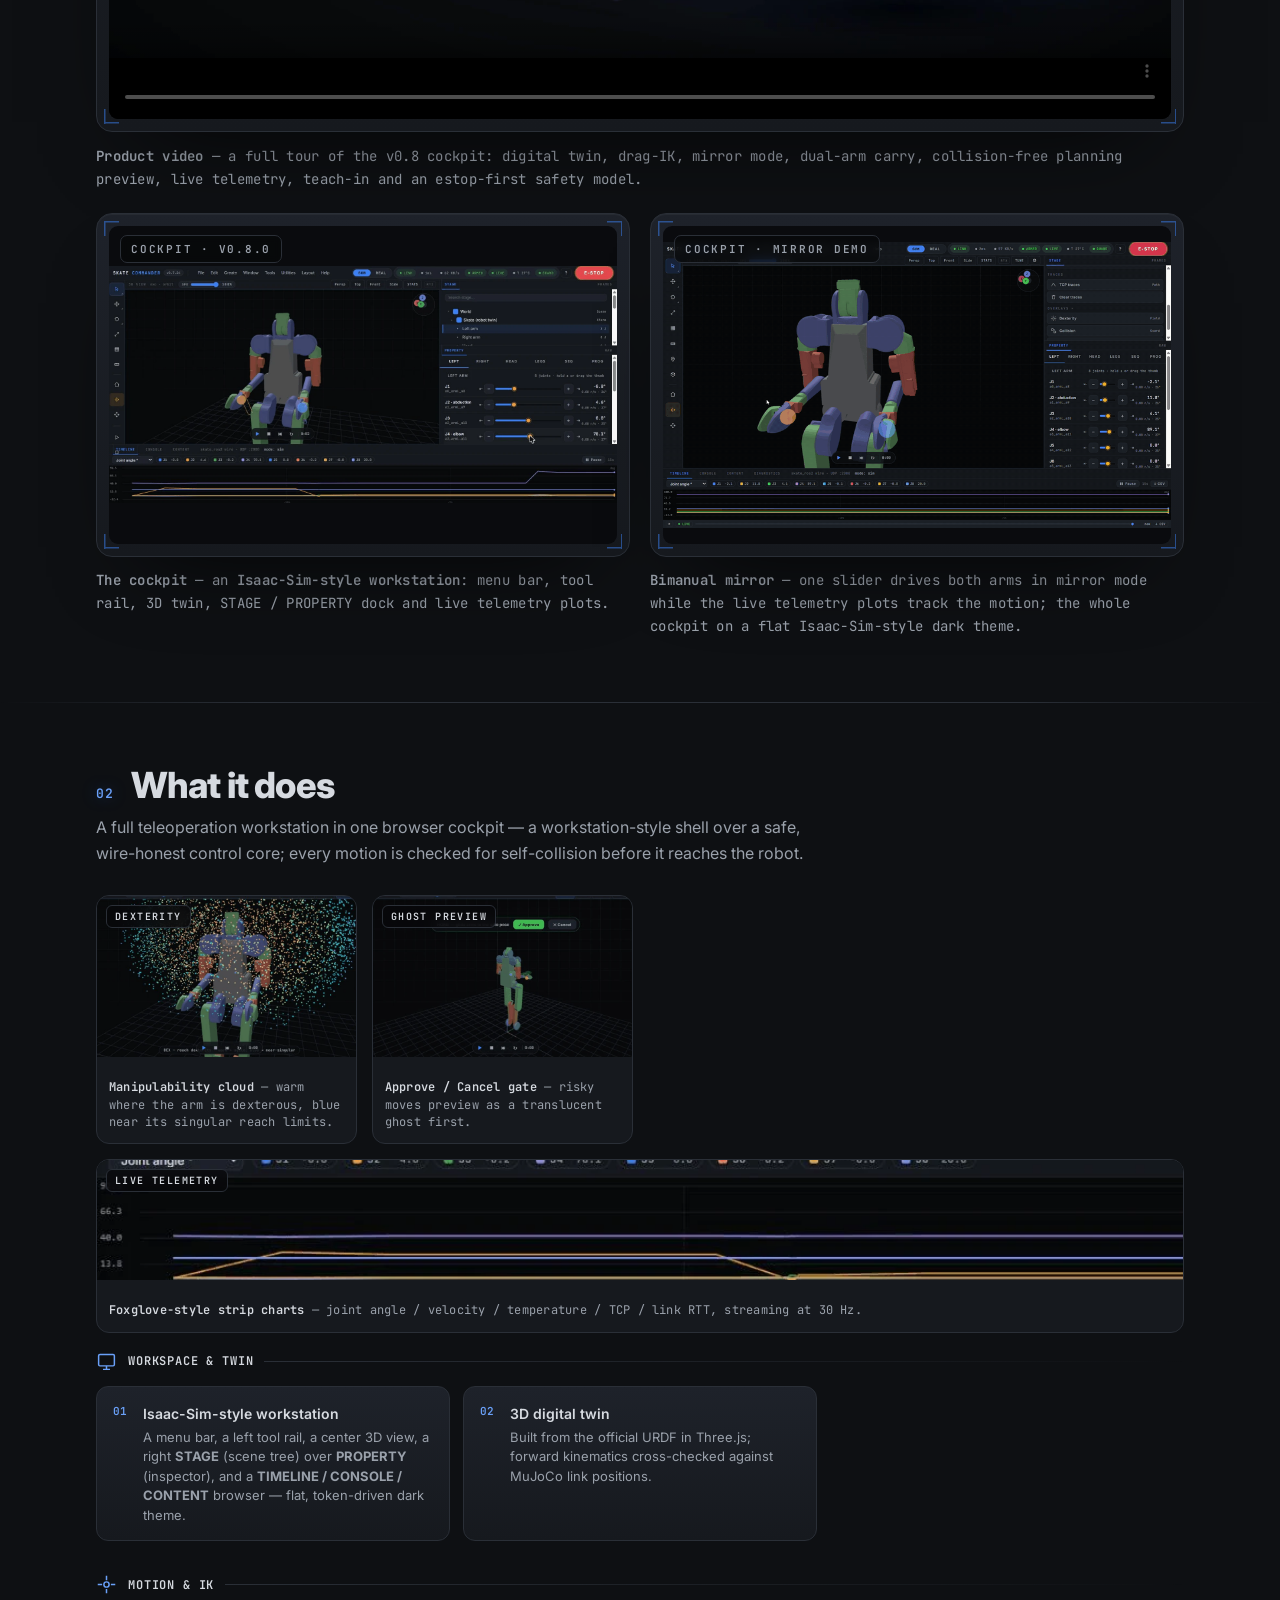
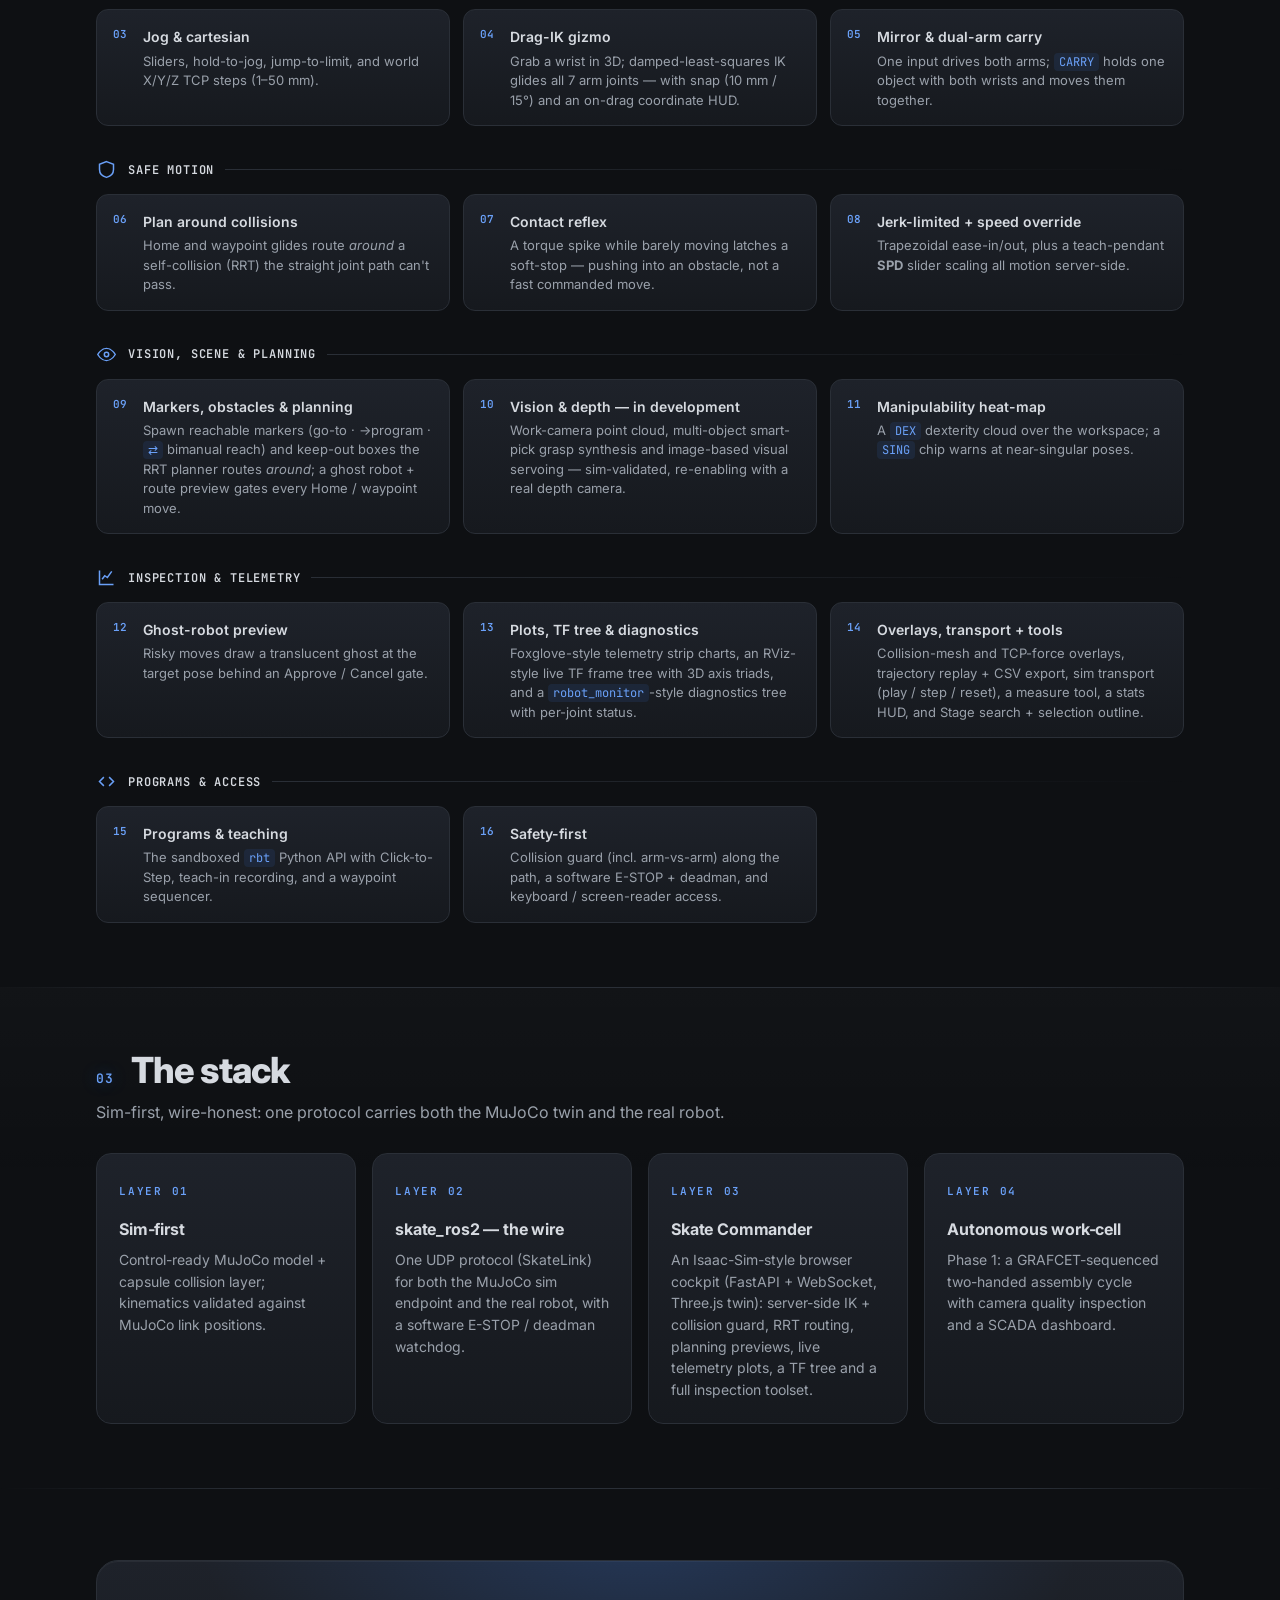
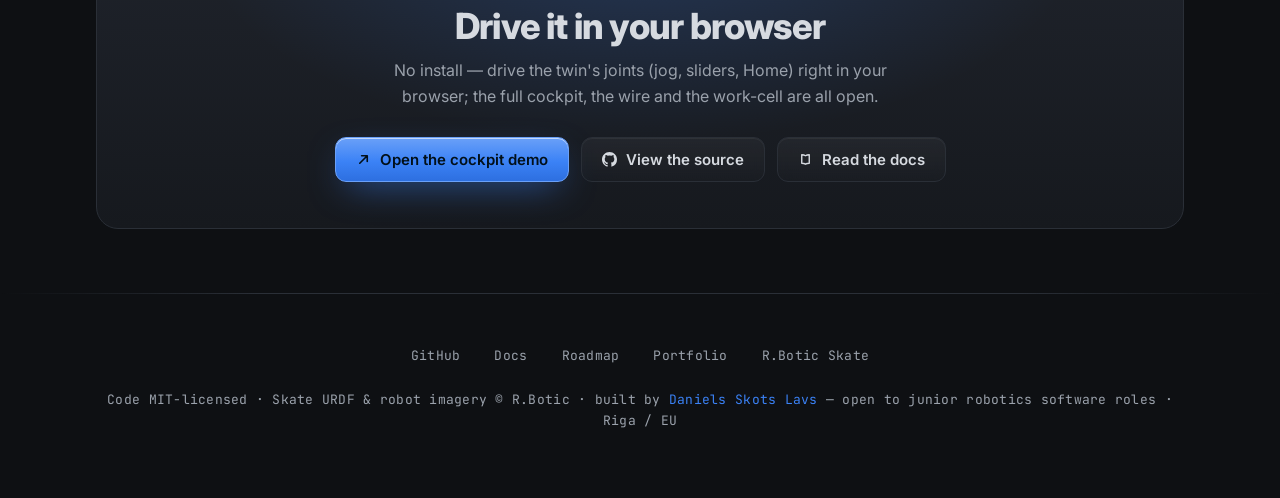
==== commit a66fb4d3: "docs+design: collapse run-on feature cell, integer type scale, a11y polish Round-3 reviewer fixes:  " ====
--- a/docs/index.html
+++ b/docs/index.html
@@ -39,6 +39,10 @@
     --ease:cubic-bezier(.4,0,.2,1);
   }
   *{margin:0;padding:0;box-sizing:border-box;}
+  .skip{position:absolute;left:8px;top:8px;z-index:200;padding:8px 14px;border-radius:8px;
+    background:var(--accent);color:#fff;font:600 13px var(--sans);transform:translateY(-200%);
+    transition:transform .15s var(--ease);}
+  .skip:focus{transform:translateY(0);}
   html{scroll-behavior:smooth;}
   ::selection{background:rgba(59,130,246,.32);color:#fff;}
   ::-webkit-scrollbar{width:12px;}
@@ -95,12 +99,12 @@
   h1{font:900 clamp(42px,7.4vw,92px)/0.96 var(--sans);letter-spacing:-.035em;margin:6px 0 18px;}
   h1 i{font-style:normal;background:linear-gradient(180deg,var(--accent-lt),var(--accent-dk));
     -webkit-background-clip:text;background-clip:text;color:transparent;}
-  .lede{font-size:19.5px;line-height:1.6;color:var(--fg2);max-width:480px;}
+  .lede{font-size:20px;line-height:1.6;color:var(--fg2);max-width:480px;}
   .lede b{color:var(--fg);font-weight:600;}
   .sub{font-size:15px;color:var(--dim);max-width:500px;margin-top:13px;}
   .ctas{display:flex;flex-wrap:wrap;gap:12px;margin:28px 0 0;}
   .btn{position:relative;display:inline-flex;gap:9px;align-items:center;border:1px solid var(--line2);
-    border-radius:11px;padding:12px 20px;font:600 14.5px var(--sans);color:var(--fg);
+    border-radius:11px;padding:12px 20px;font:600 15px var(--sans);color:var(--fg);
     background:linear-gradient(180deg,rgba(255,255,255,.05),rgba(255,255,255,.012));
     backdrop-filter:blur(6px);transition:transform .18s var(--ease),box-shadow .18s var(--ease),border-color .18s var(--ease);
     box-shadow:inset 0 1px 0 rgba(255,255,255,.05);}
@@ -128,7 +132,7 @@
     width:54%;height:30px;border-radius:50%;background:radial-gradient(closest-side,rgba(0,0,0,.62),transparent 76%);filter:blur(10px);}
   .hero-photo img{position:relative;width:96%;max-width:600px;transform:translateY(-6px);height:auto;
     filter:drop-shadow(0 38px 60px rgba(0,0,0,.6));}
-  .hero-photo .credit{position:absolute;bottom:2px;right:6px;font:500 10.5px var(--mono);letter-spacing:.08em;color:var(--faint);}
+  .hero-photo .credit{position:absolute;bottom:2px;right:6px;font:500 11px var(--mono);letter-spacing:.08em;color:var(--faint);}
   .hero-photo .credit:hover{color:var(--fg2);text-decoration:none;}
 
   section{padding:64px 0;position:relative;scroll-margin-top:74px;}
@@ -138,11 +142,11 @@
   .shead{display:flex;align-items:baseline;gap:16px;margin-bottom:9px;}
   .snum{font:600 13px var(--mono);color:var(--accent-lt);letter-spacing:.1em;text-shadow:0 0 16px rgba(59,130,246,.4);}
   h2{font:800 clamp(27px,3.5vw,36px)/1.08 var(--sans);letter-spacing:-.022em;}
-  .ssub{color:var(--fg2);margin:0 0 28px;max-width:720px;font-size:15.5px;}
+  .ssub{color:var(--fg2);margin:0 0 28px;max-width:720px;font-size:16px;}
   .ssub .hl{color:var(--accent-lt);font-weight:600;}
 
   figure{margin:0;}
-  figcaption{color:var(--dim);font-size:13.5px;margin-top:12px;font-family:var(--mono);letter-spacing:.02em;}
+  figcaption{color:var(--dim);font-size:14px;margin-top:12px;font-family:var(--mono);letter-spacing:.02em;}
   figcaption b{color:var(--fg2);font-weight:600;}
   .media2{display:grid;grid-template-columns:1fr 1fr;gap:20px;margin-top:22px;align-items:start;}
   .media2 .frame img{aspect-ratio:16/10;object-fit:contain;background:#0a0b0e;}
@@ -163,10 +167,10 @@
       linear-gradient(var(--accent),var(--accent)) bottom right/15px 1.5px no-repeat,
       linear-gradient(var(--accent),var(--accent)) bottom right/1.5px 15px no-repeat;}
   .frame img,.frame video{display:block;width:100%;border-radius:9px;background:#000;}
-  .frame .cap{position:absolute;top:21px;left:23px;z-index:3;font:600 10.5px var(--mono);
+  .frame .cap{position:absolute;top:21px;left:23px;z-index:3;font:600 11px var(--mono);
     letter-spacing:.16em;text-transform:uppercase;color:var(--fg2);
     background:rgba(8,9,11,.72);border:1px solid var(--line2);border-radius:7px;padding:6px 10px;backdrop-filter:blur(4px);}
-  .frame .dim{position:absolute;bottom:21px;right:23px;z-index:3;font:500 10.5px var(--mono);
+  .frame .dim{position:absolute;bottom:21px;right:23px;z-index:3;font:500 11px var(--mono);
     letter-spacing:.1em;color:var(--faint);background:rgba(8,9,11,.66);padding:5px 9px;border-radius:7px;backdrop-filter:blur(4px);}
 
   .feat{list-style:none;display:grid;grid-template-columns:1fr 1fr;gap:1px;
@@ -177,9 +181,9 @@
   .feat li:hover{background:var(--panel2);}
   .feat li:hover::after{transform:scaleY(1);}
   .feat .ix{font:600 12px var(--mono);color:var(--accent-lt);padding-top:2px;min-width:24px;}
-  .feat h4{font-size:15.5px;font-weight:600;margin-bottom:3px;}
-  .feat p{color:var(--fg2);font-size:13.5px;line-height:1.55;}
-  .feat code{font-family:var(--mono);font-size:12.5px;color:var(--accent-lt);background:rgba(59,130,246,.1);padding:1px 5px;border-radius:4px;}
+  .feat h4{font-size:16px;font-weight:600;margin-bottom:3px;}
+  .feat p{color:var(--fg2);font-size:14px;line-height:1.55;}
+  .feat code{font-family:var(--mono);font-size:13px;color:var(--accent-lt);background:rgba(59,130,246,.1);padding:1px 5px;border-radius:4px;}
 
   /* feature showcase strip */
   .shots{display:grid;grid-template-columns:repeat(4,1fr);gap:15px;margin:6px 0 10px;}
@@ -187,7 +191,7 @@
     background:var(--panel);transition:transform .18s var(--ease),border-color .18s var(--ease),box-shadow .18s var(--ease);}
   .shot:hover{transform:translateY(-3px);border-color:var(--accent-dk);box-shadow:0 26px 54px -36px rgba(0,0,0,.95),0 0 0 1px rgba(59,130,246,.12);}
   .shot img{display:block;width:100%;aspect-ratio:16/10;object-fit:cover;background:#08090b;}
-  .shot .scap{position:absolute;top:9px;left:9px;z-index:2;font:600 9.5px var(--mono);
+  .shot .scap{position:absolute;top:9px;left:9px;z-index:2;font:600 10px var(--mono);
     letter-spacing:.14em;text-transform:uppercase;color:var(--fg);background:rgba(8,9,11,.76);
     border:1px solid var(--line2);border-radius:6px;padding:4px 8px;backdrop-filter:blur(4px);}
   .shot figcaption{padding:10px 12px 12px;font-size:12px;line-height:1.45;color:var(--fg2);}
@@ -211,8 +215,8 @@
     box-shadow:0 18px 40px -28px rgba(0,0,0,.9),0 0 0 1px rgba(59,130,246,.1);}
   .fgrid .ix{font:600 11px var(--mono);color:var(--accent-lt);padding-top:2px;min-width:18px;}
   .fgrid h4{font-size:14px;font-weight:600;margin-bottom:3px;}
-  .fgrid p{color:var(--fg2);font-size:12.5px;line-height:1.5;}
-  .fgrid code{font-family:var(--mono);font-size:11.5px;color:var(--accent-lt);background:rgba(59,130,246,.1);padding:1px 5px;border-radius:4px;}
+  .fgrid p{color:var(--fg2);font-size:13px;line-height:1.5;}
+  .fgrid code{font-family:var(--mono);font-size:12px;color:var(--accent-lt);background:rgba(59,130,246,.1);padding:1px 5px;border-radius:4px;}
   @media(max-width:820px){.fgrid{grid-template-columns:repeat(2,1fr);}}
   @media(max-width:520px){.fgrid{grid-template-columns:1fr;}}
 
@@ -227,7 +231,7 @@
   .scard:hover::before{opacity:.9;}
   .scard .k{font:600 11px var(--mono);letter-spacing:.16em;color:var(--accent-lt);text-transform:uppercase;}
   .scard h3{font-size:16px;margin:13px 0 7px;letter-spacing:-.01em;}
-  .scard p{color:var(--fg2);font-size:13.5px;line-height:1.55;}
+  .scard p{color:var(--fg2);font-size:14px;line-height:1.55;}
 
   .band{margin:8px 0 0;border:1px solid var(--line2);border-radius:22px;
     background:linear-gradient(180deg,var(--panel3),var(--panel));padding:46px 40px;text-align:center;
@@ -242,7 +246,7 @@
   footer::before{content:"";position:absolute;top:0;left:0;right:0;height:1px;
     background:linear-gradient(90deg,transparent,var(--line2) 20%,var(--line2) 80%,transparent);}
   .fnav{display:flex;gap:18px;justify-content:center;flex-wrap:wrap;margin-bottom:12px;}
-  .fnav a{color:var(--fg2);padding:4px 2px;}
+  .fnav a{color:var(--fg2);padding:10px 8px;}
 
   .reveal{opacity:0;transform:translateY(18px);transition:opacity .65s var(--ease),transform .65s var(--ease);}
   .reveal.in{opacity:1;transform:none;}
@@ -266,6 +270,7 @@
 </style>
 </head>
 <body>
+<a class="skip" href="#main">Skip to content</a>
 <div class="grain"></div>
 
 <nav>
@@ -281,7 +286,7 @@
   </div>
 </nav>
 
-<header class="hero">
+<header class="hero" id="main">
   <div class="wrap hero-grid">
     <div>
       <div class="ticks"><span class="label">Open robotics · MuJoCo · ROS 2</span></div>
@@ -317,7 +322,7 @@
     <p class="ssub">Drive the 3D digital twin from a browser; the same commands are built to drive the real robot through one SIM/REAL switch, once the hardware arrives. <span class="hl">Early access</span> — sim-first today.</p>
     <figure class="frame reveal" style="padding:12px;">
       <span class="cap">Product film · 3:46</span>
-      <video controls preload="metadata" poster="img/commander_v08_video_poster.webp">
+      <video controls preload="metadata" width="1280" height="720" aria-label="Skate Commander v0.8 product film (3:46)" poster="img/commander_v08_video_poster.webp">
         <source src="video/commander_v08_product.mp4" type="video/mp4">
         Your browser can't play embedded video — <a href="video/commander_v08_product.mp4">watch the product walkthrough</a>.
       </video>
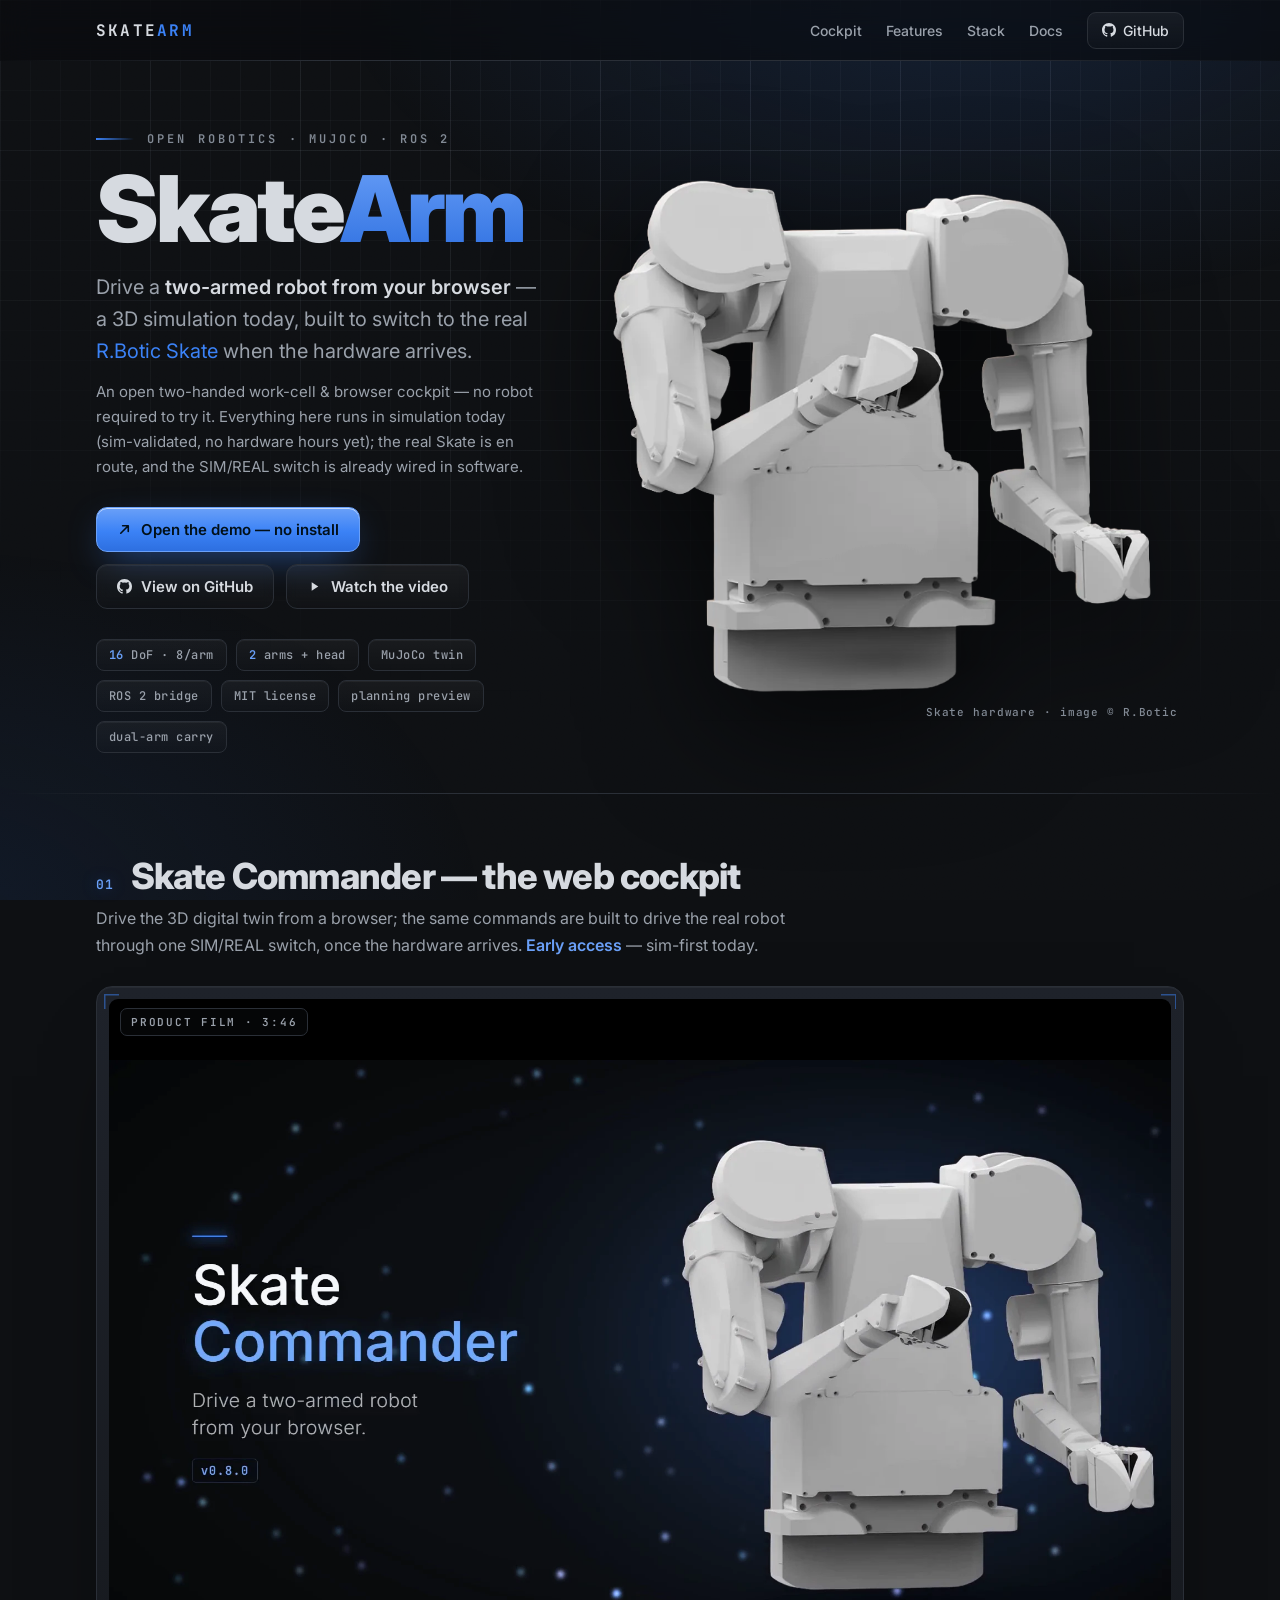
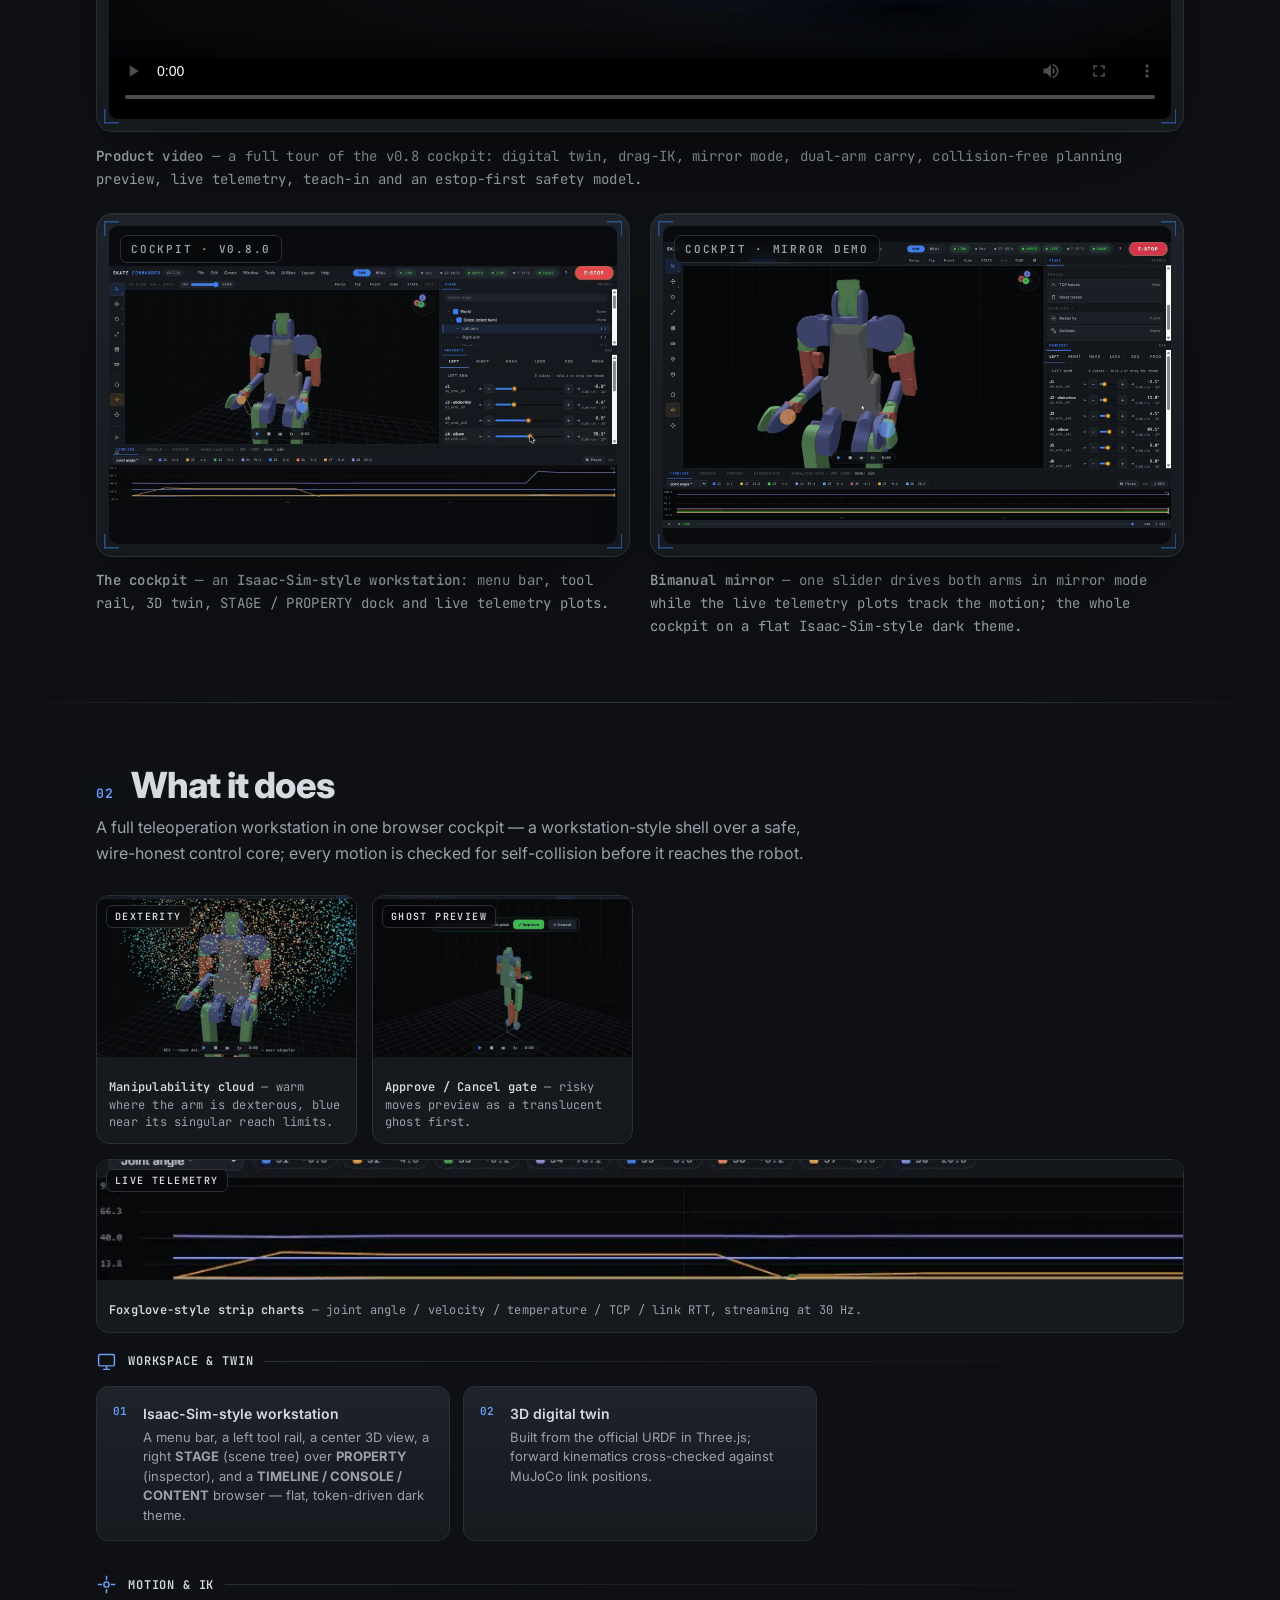
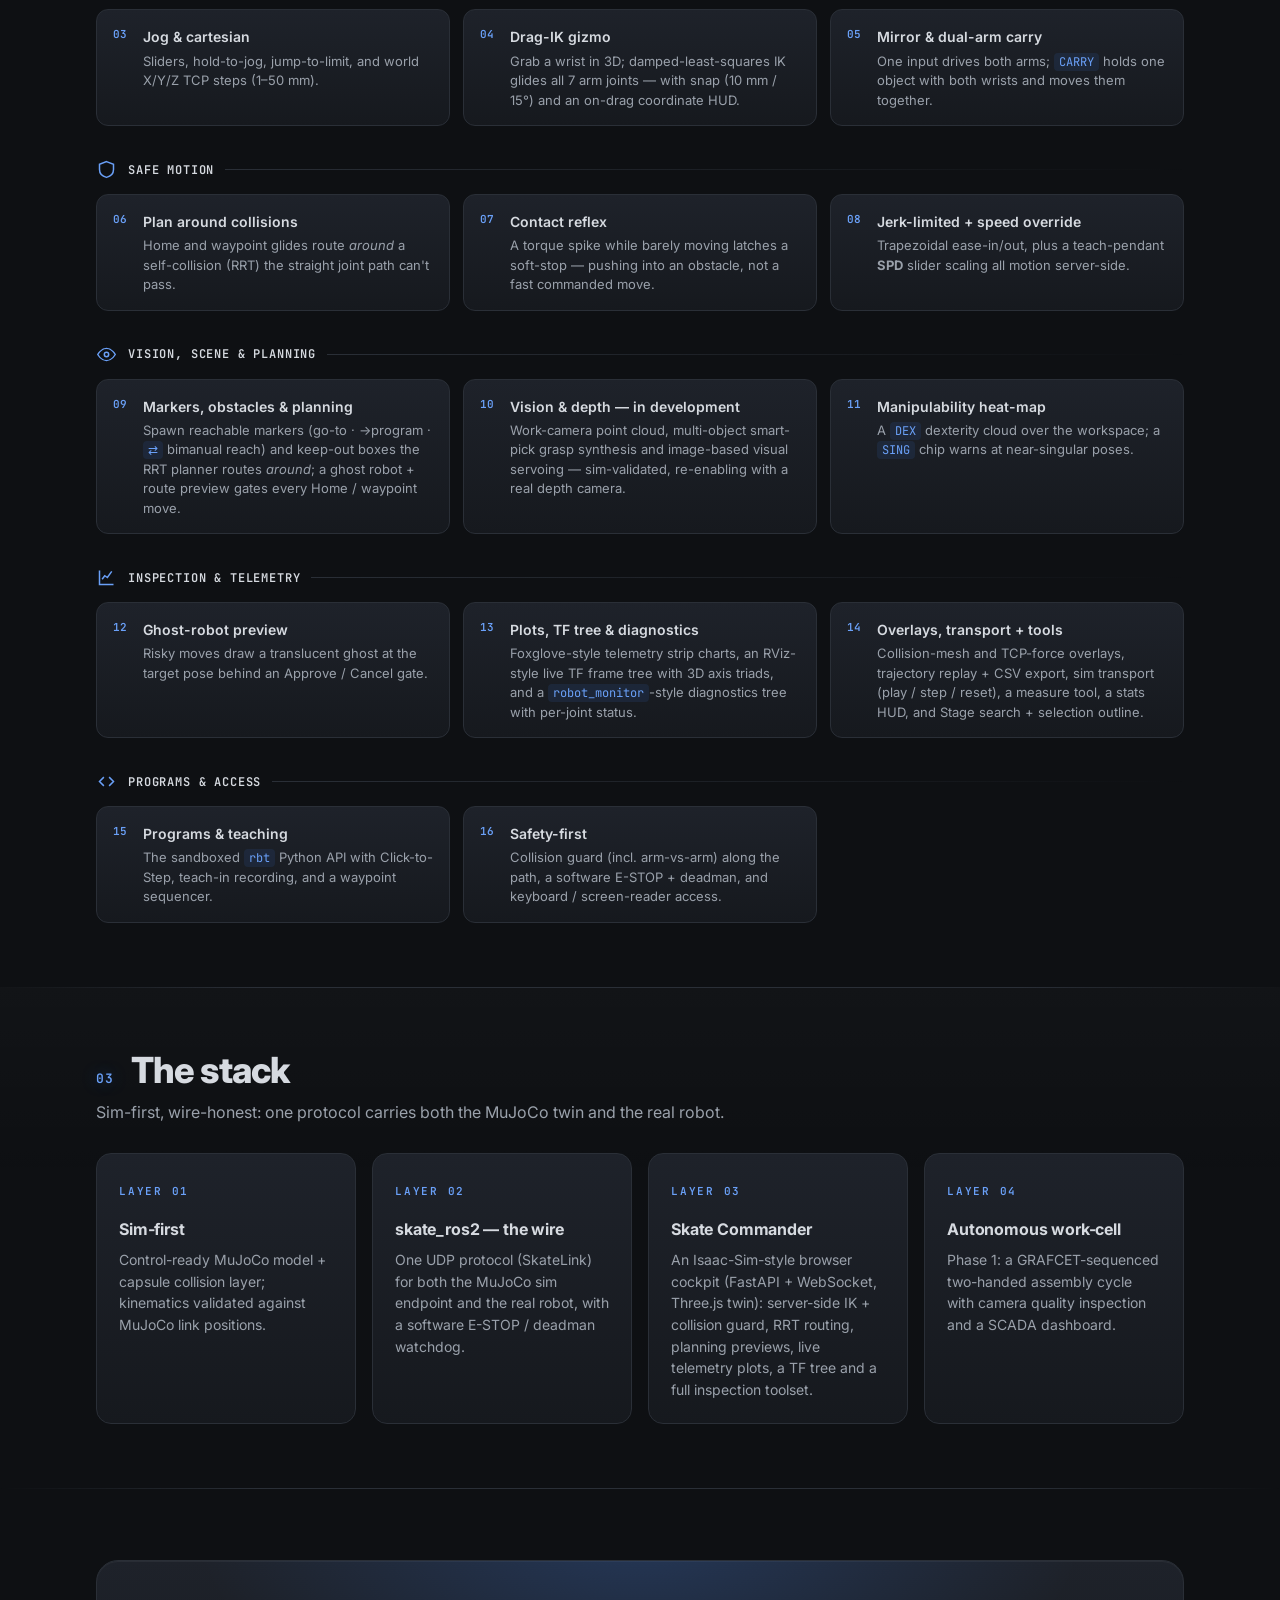
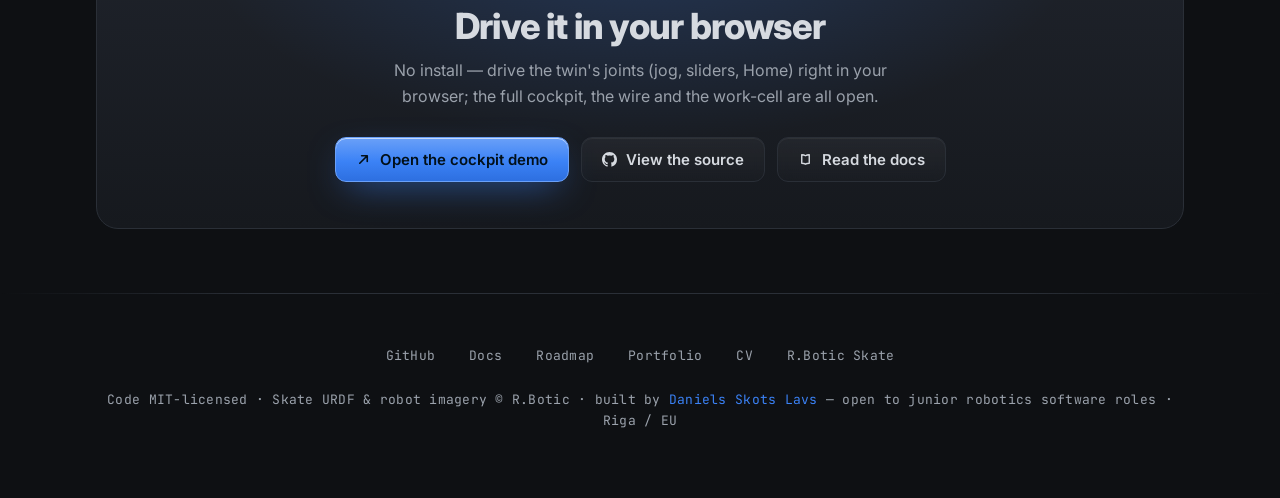
==== commit ef89304f: "docs: link CV (EN PDF) in author block + landing footer Closes the recruiter's #1 (no LinkedIn -> ad" ====
--- a/docs/index.html
+++ b/docs/index.html
@@ -415,6 +415,7 @@
       <a href="commander.html">Docs</a>
       <a href="https://github.com/dsl-robotics/skatearm/blob/main/docs/ROADMAP.md" target="_blank" rel="noopener">Roadmap</a>
       <a href="https://github.com/Lavs-Daniels-Skots-231RMC173/engineering-portfolio" target="_blank" rel="noopener">Portfolio</a>
+      <a href="Daniels_Skots_Lavs_CV_EN.pdf" target="_blank" rel="noopener">CV</a>
       <a href="https://www.rboticlabs.com/shop/p/skate-upper-body-v2" target="_blank" rel="noopener">R.Botic Skate</a>
     </div>
     Code MIT-licensed · Skate URDF &amp; robot imagery © R.Botic · built by <a href="https://github.com/Lavs-Daniels-Skots-231RMC173" target="_blank" rel="noopener">Daniels Skots Lavs</a> — open to junior robotics software roles · Riga / EU
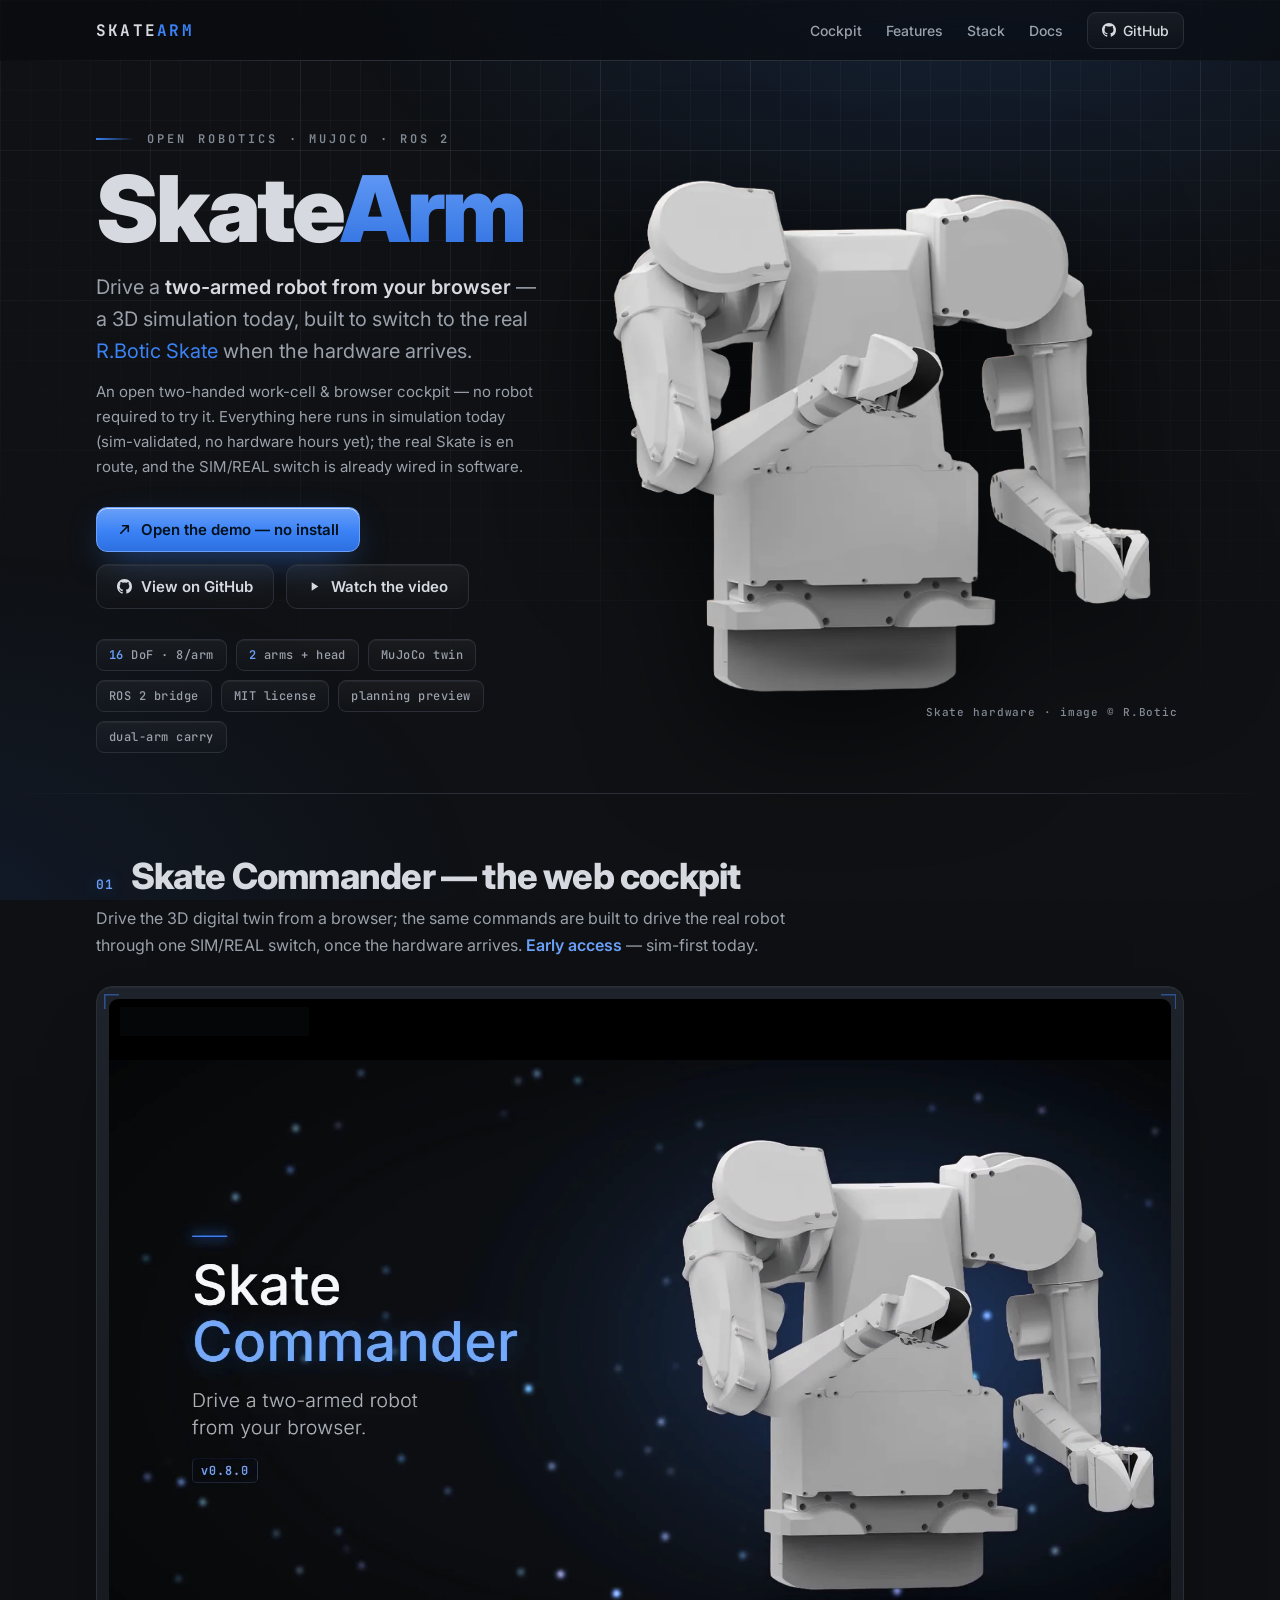
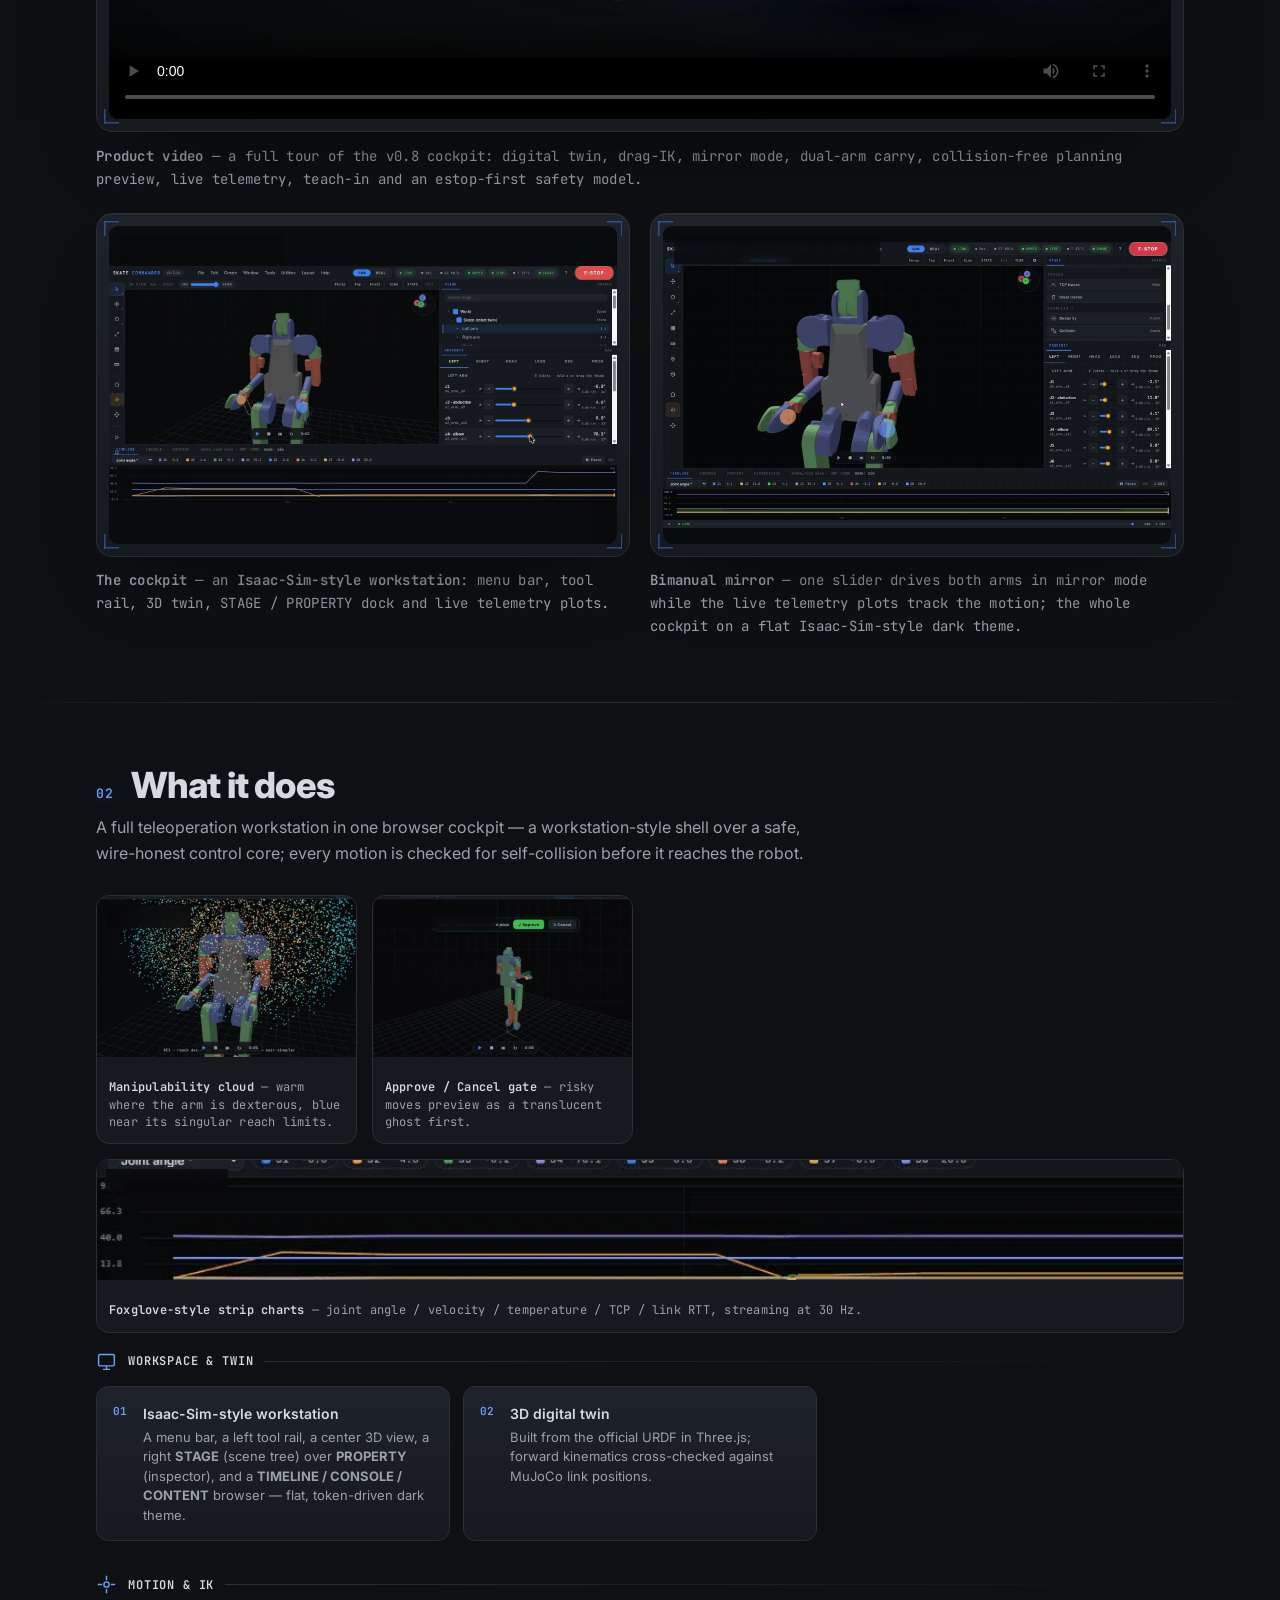
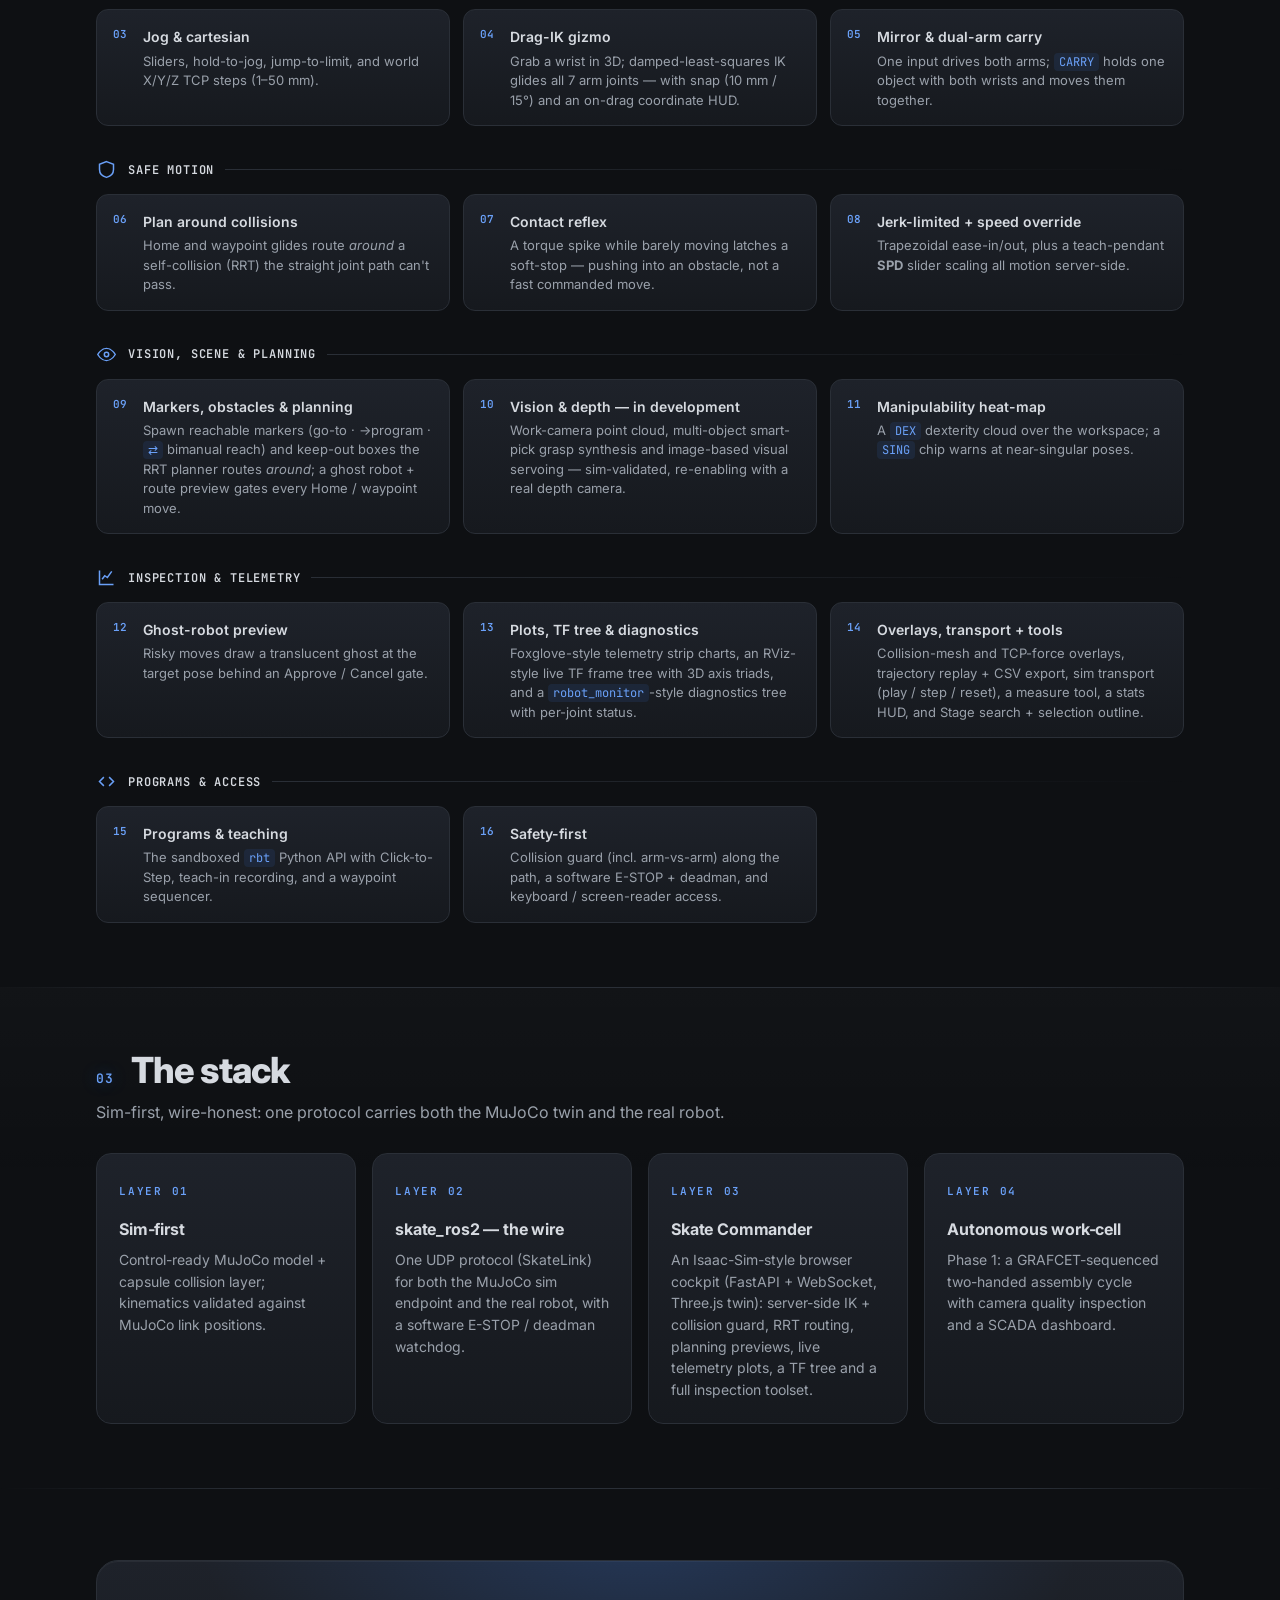
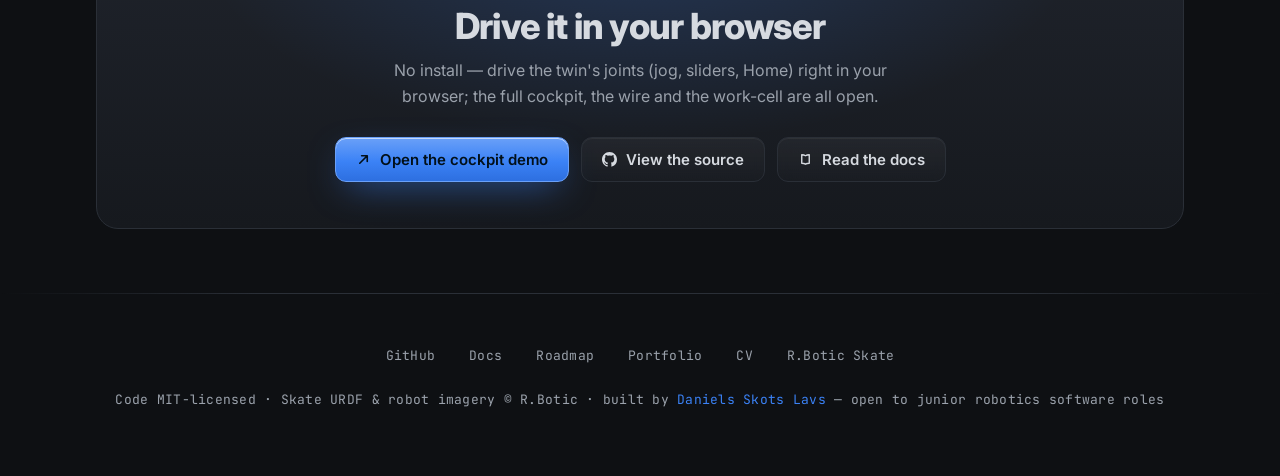
==== commit 4ba09329: "redesign fixes + privacy: real planning gif, de-dup hero gif, drop city mentions Preview feedback: (" ====
--- a/docs/index.html
+++ b/docs/index.html
@@ -418,7 +418,7 @@
       <a href="Daniels_Skots_Lavs_CV_EN.pdf" target="_blank" rel="noopener">CV</a>
       <a href="https://www.rboticlabs.com/shop/p/skate-upper-body-v2" target="_blank" rel="noopener">R.Botic Skate</a>
     </div>
-    Code MIT-licensed · Skate URDF &amp; robot imagery © R.Botic · built by <a href="https://github.com/Lavs-Daniels-Skots-231RMC173" target="_blank" rel="noopener">Daniels Skots Lavs</a> — open to junior robotics software roles · Riga / EU
+    Code MIT-licensed · Skate URDF &amp; robot imagery © R.Botic · built by <a href="https://github.com/Lavs-Daniels-Skots-231RMC173" target="_blank" rel="noopener">Daniels Skots Lavs</a> — open to junior robotics software roles
   </div>
 </footer>
 
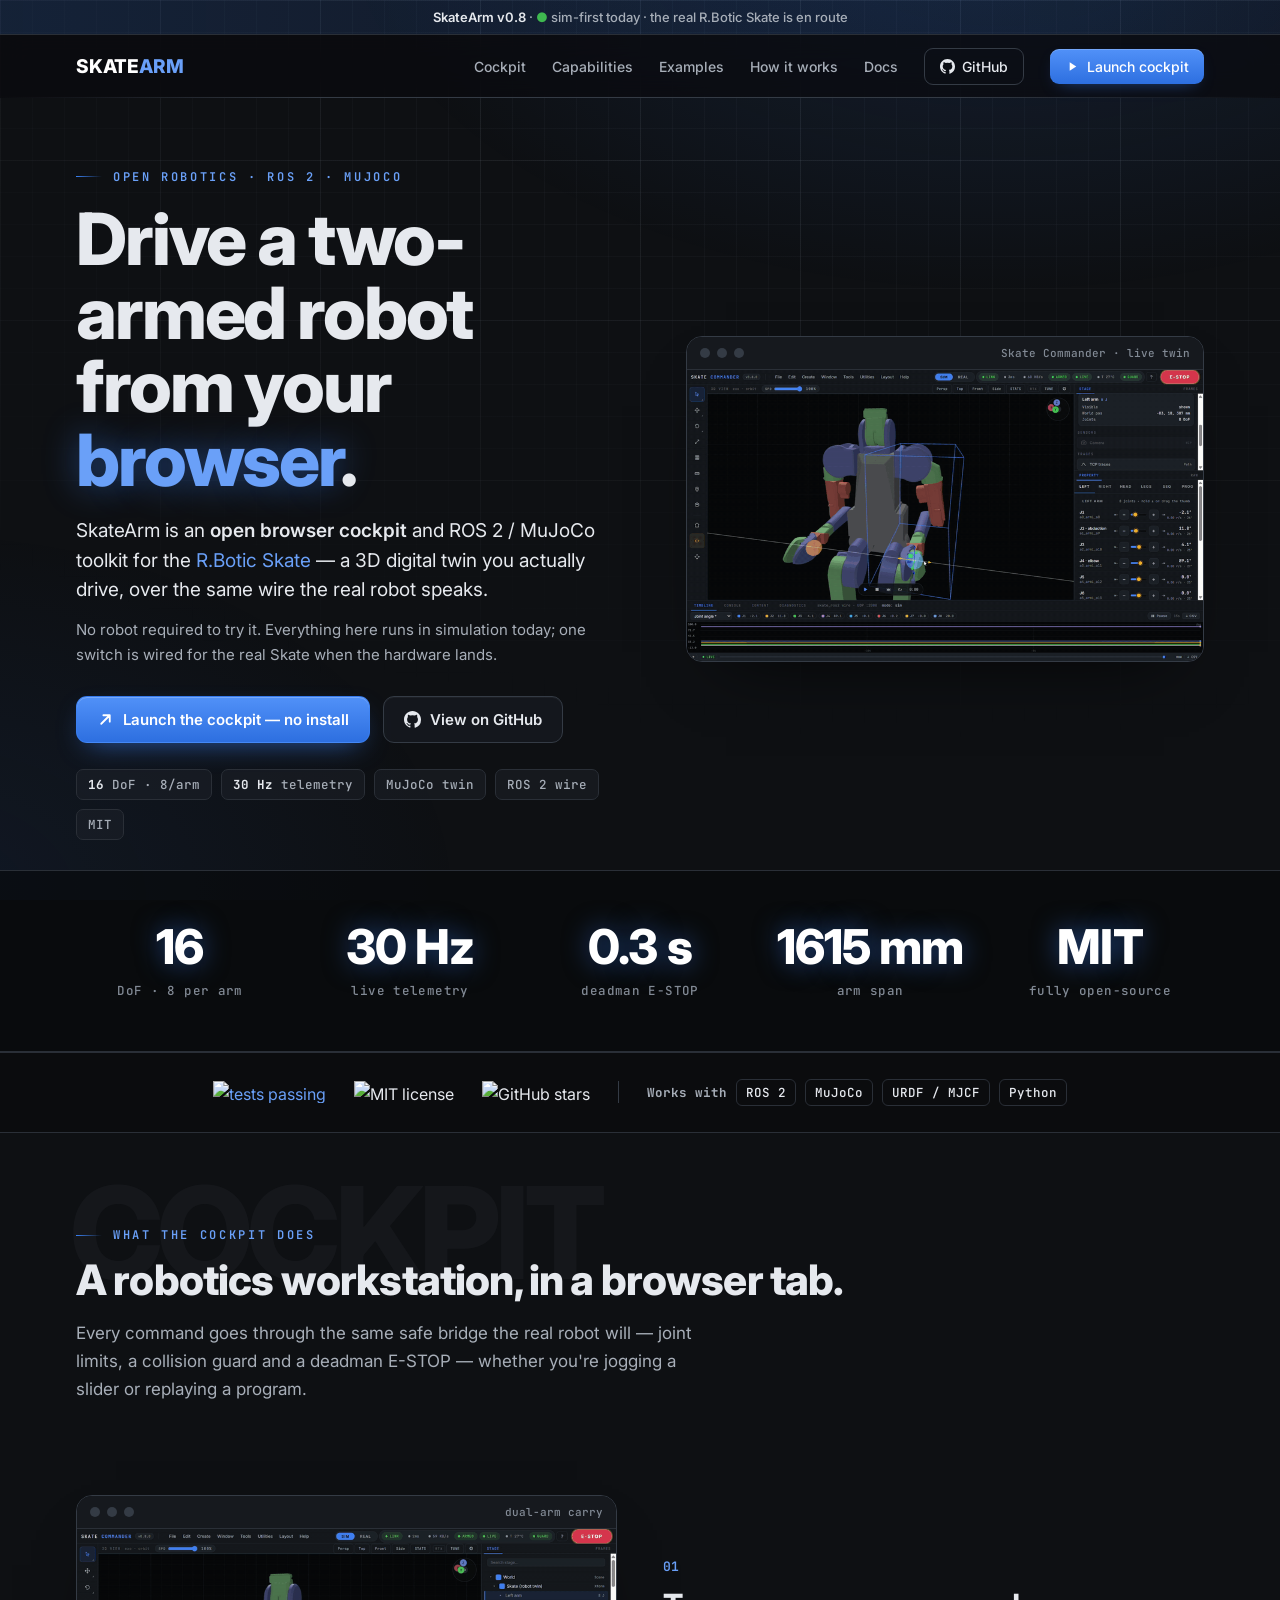
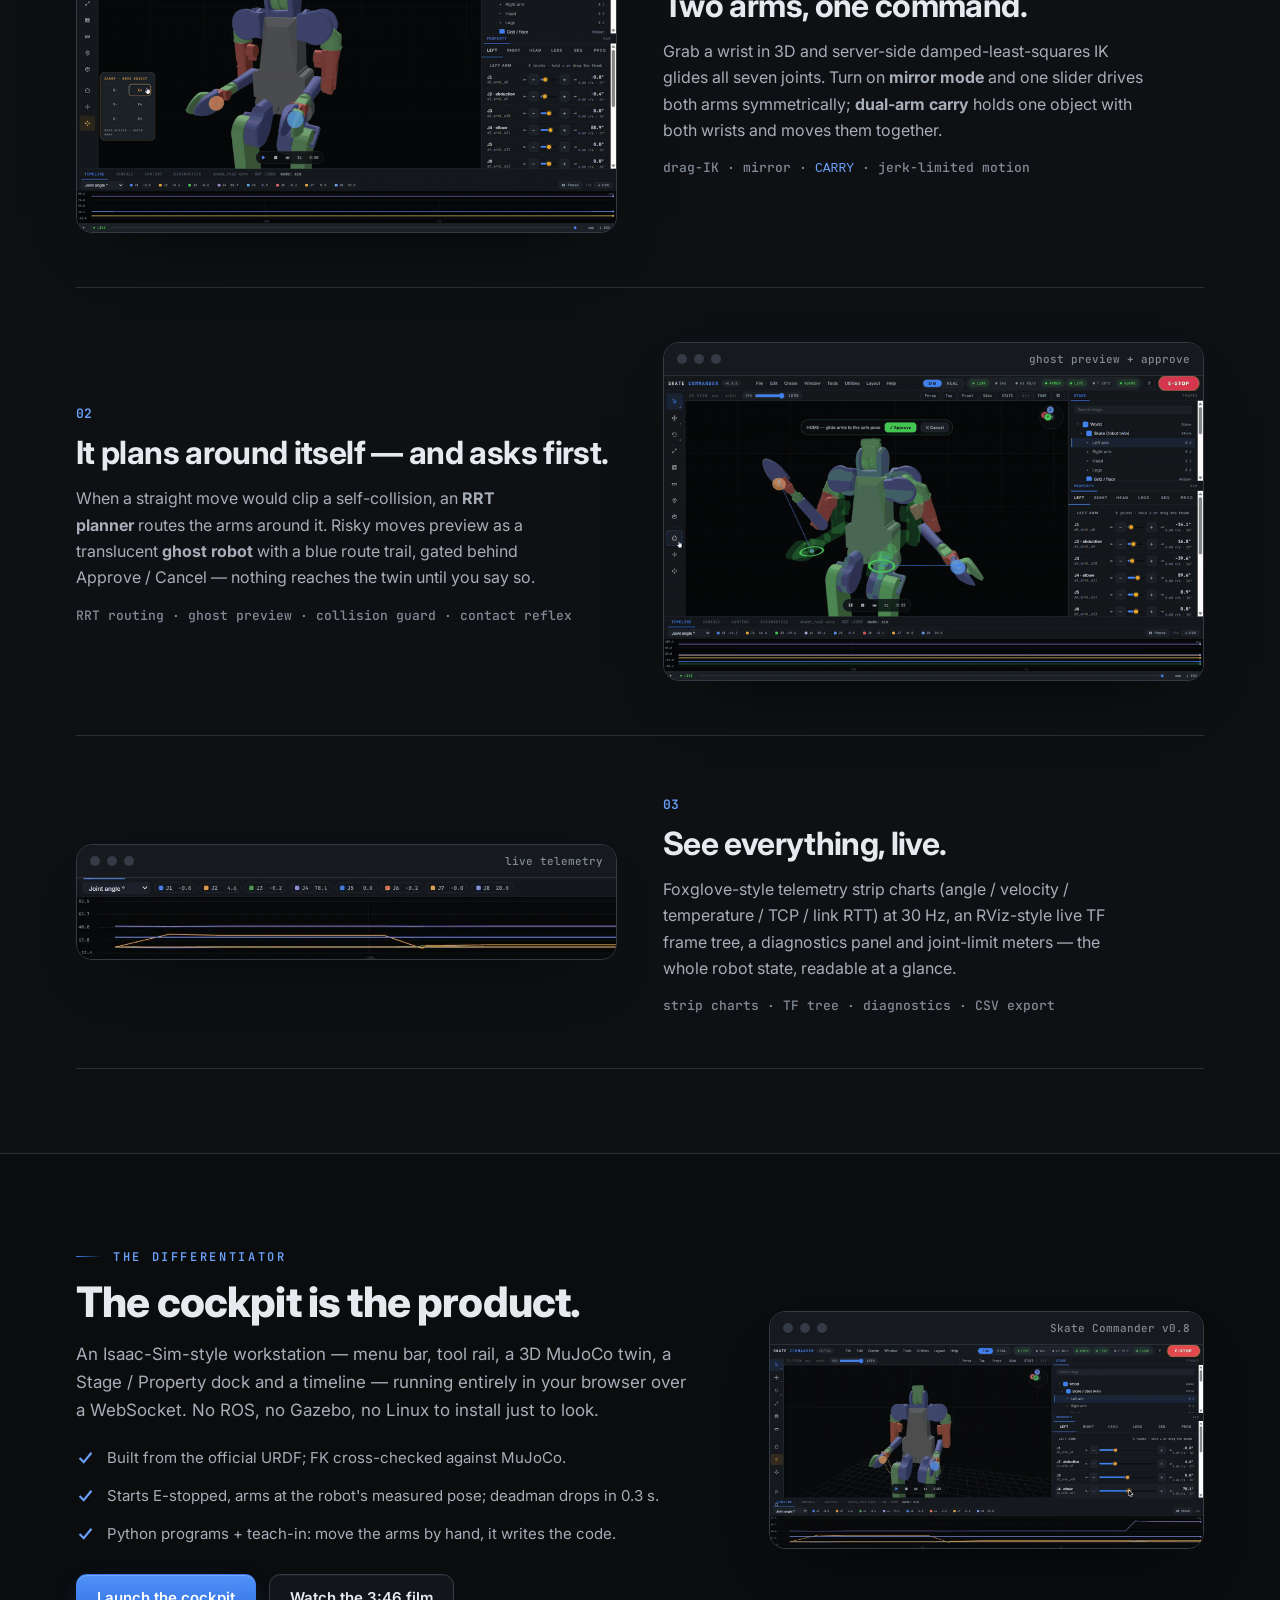
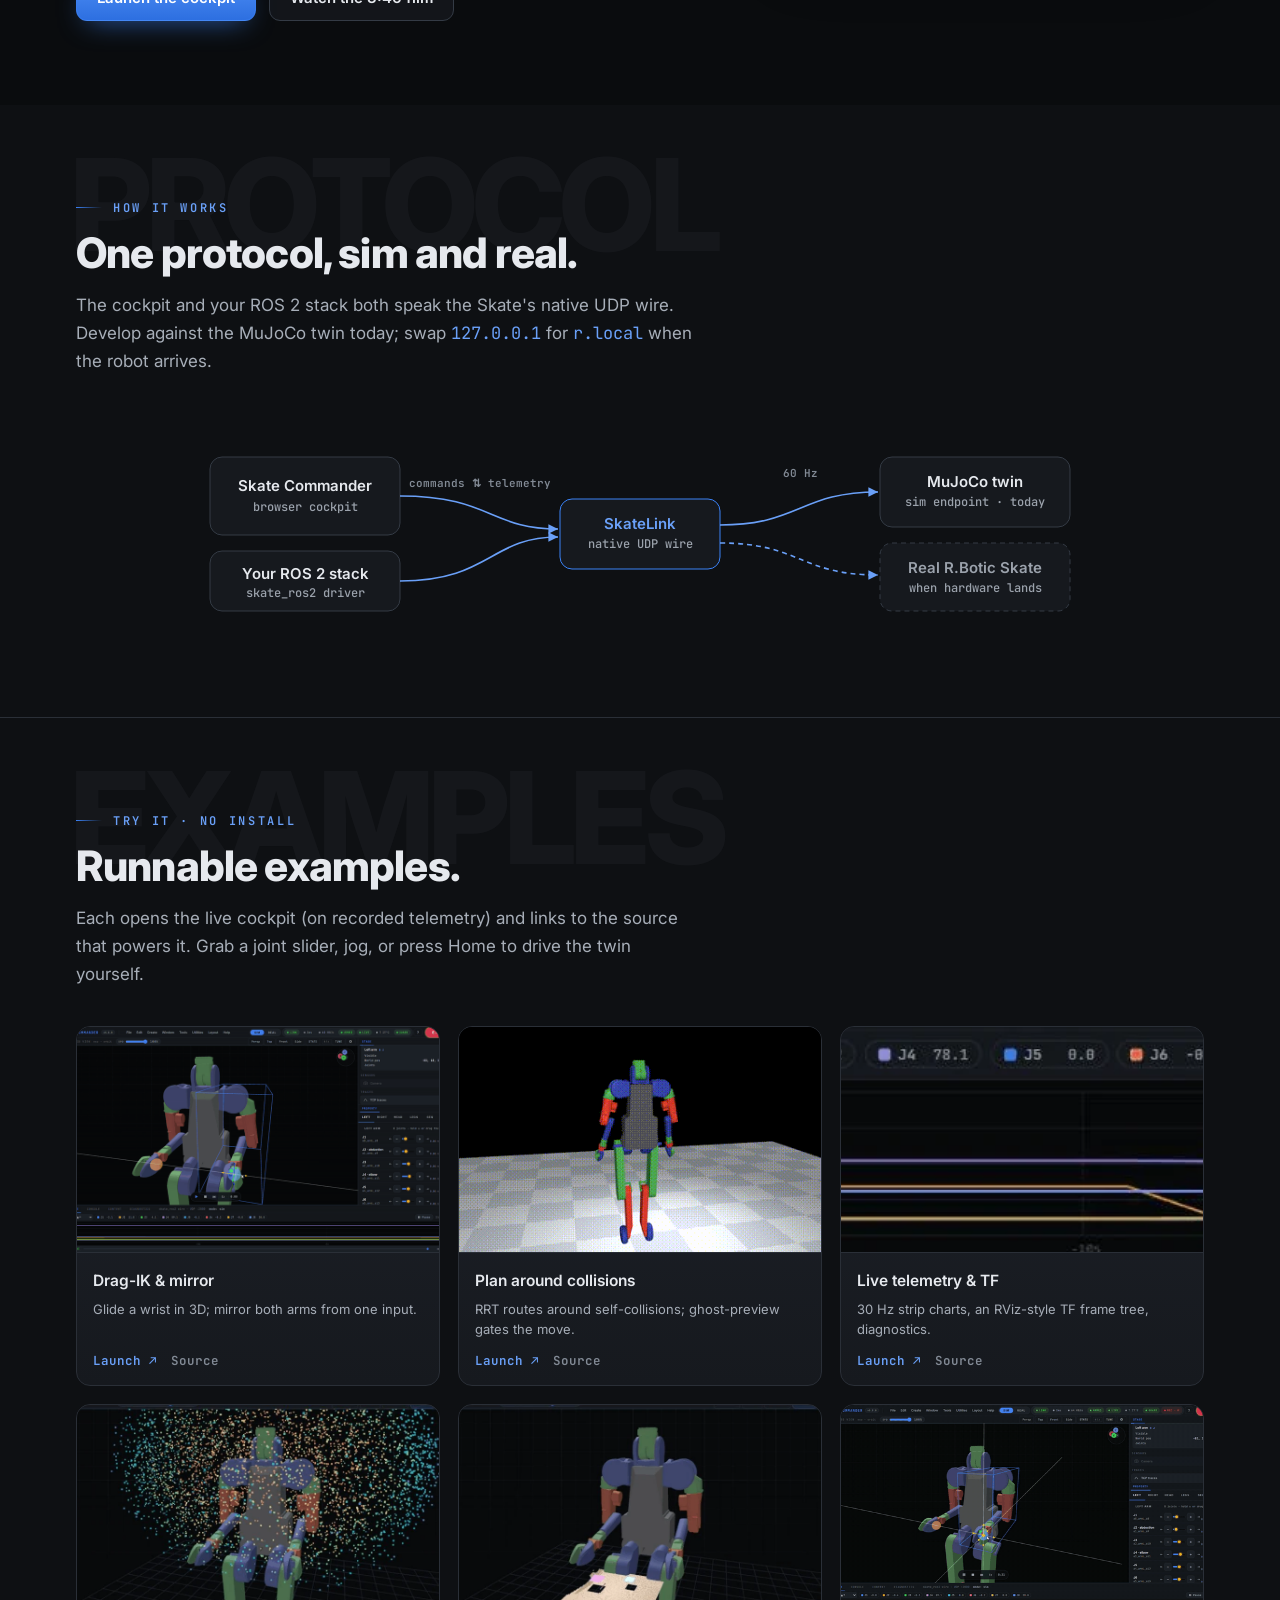
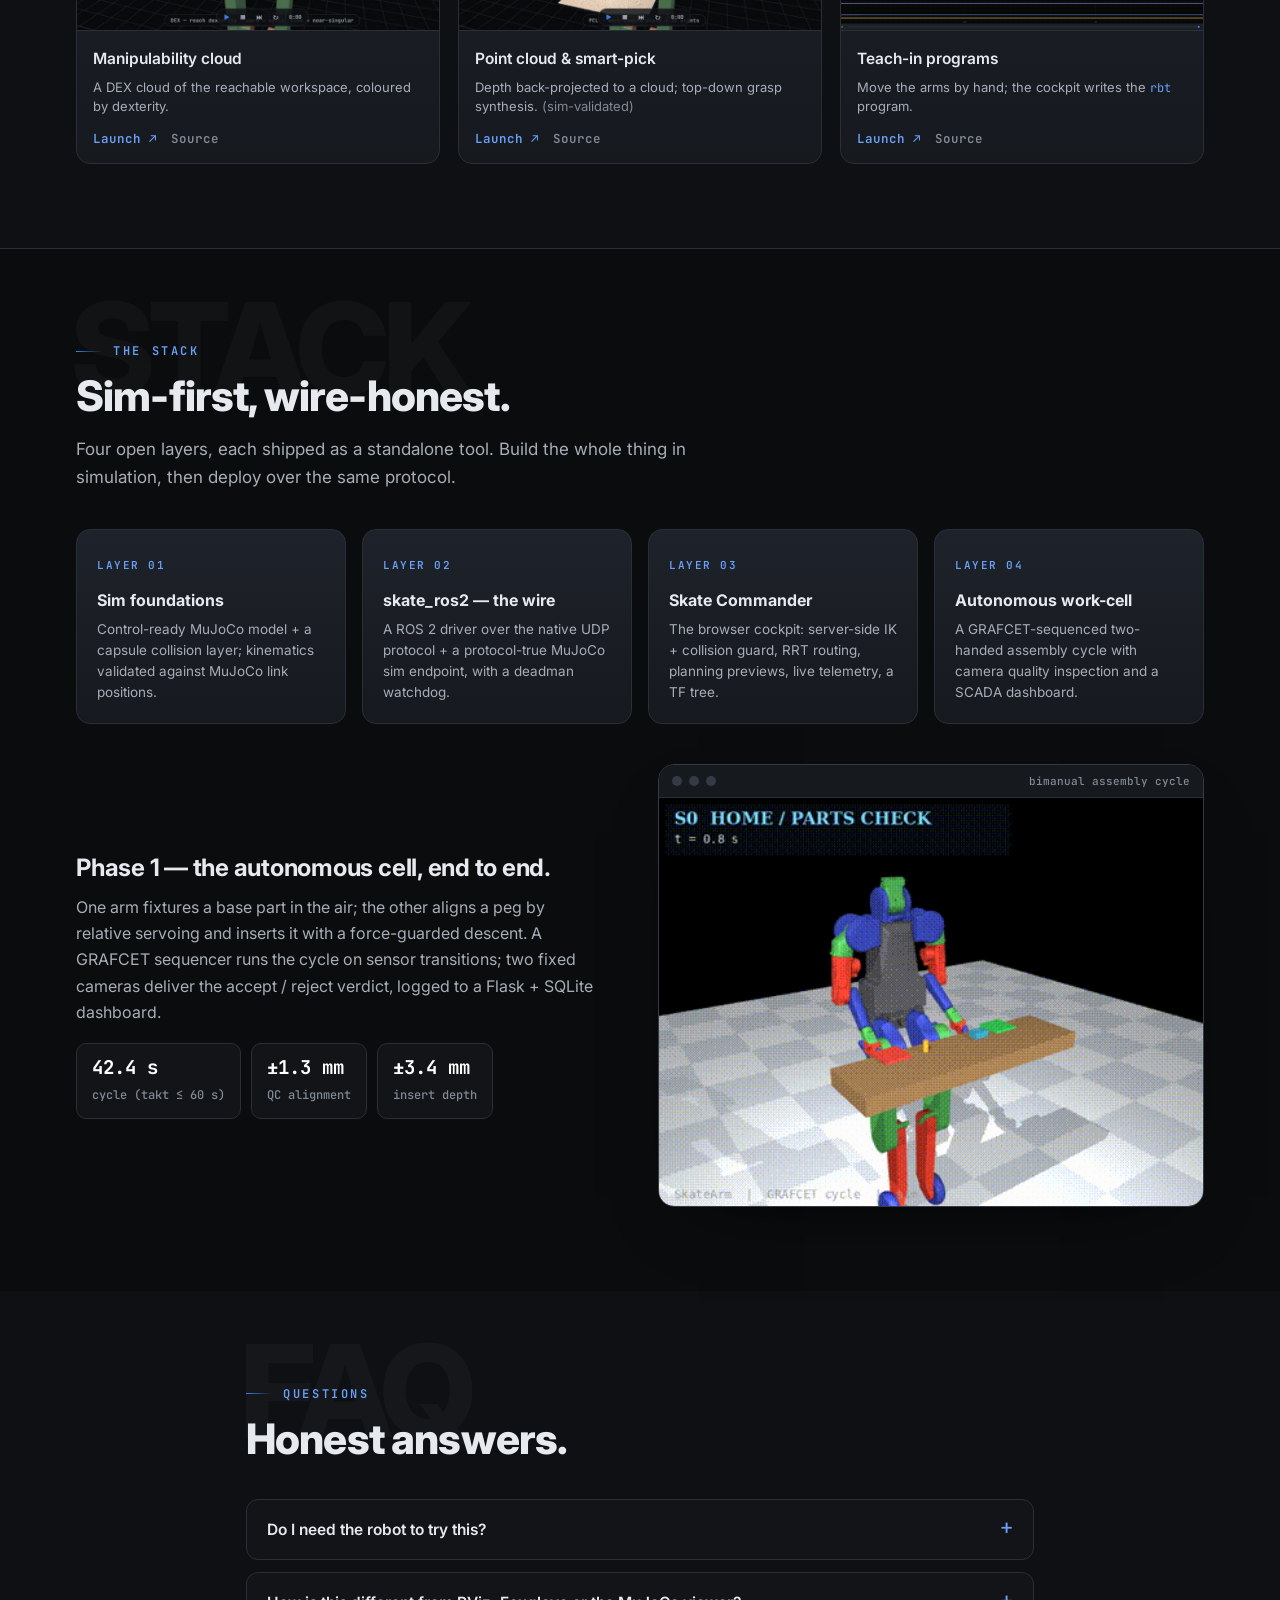
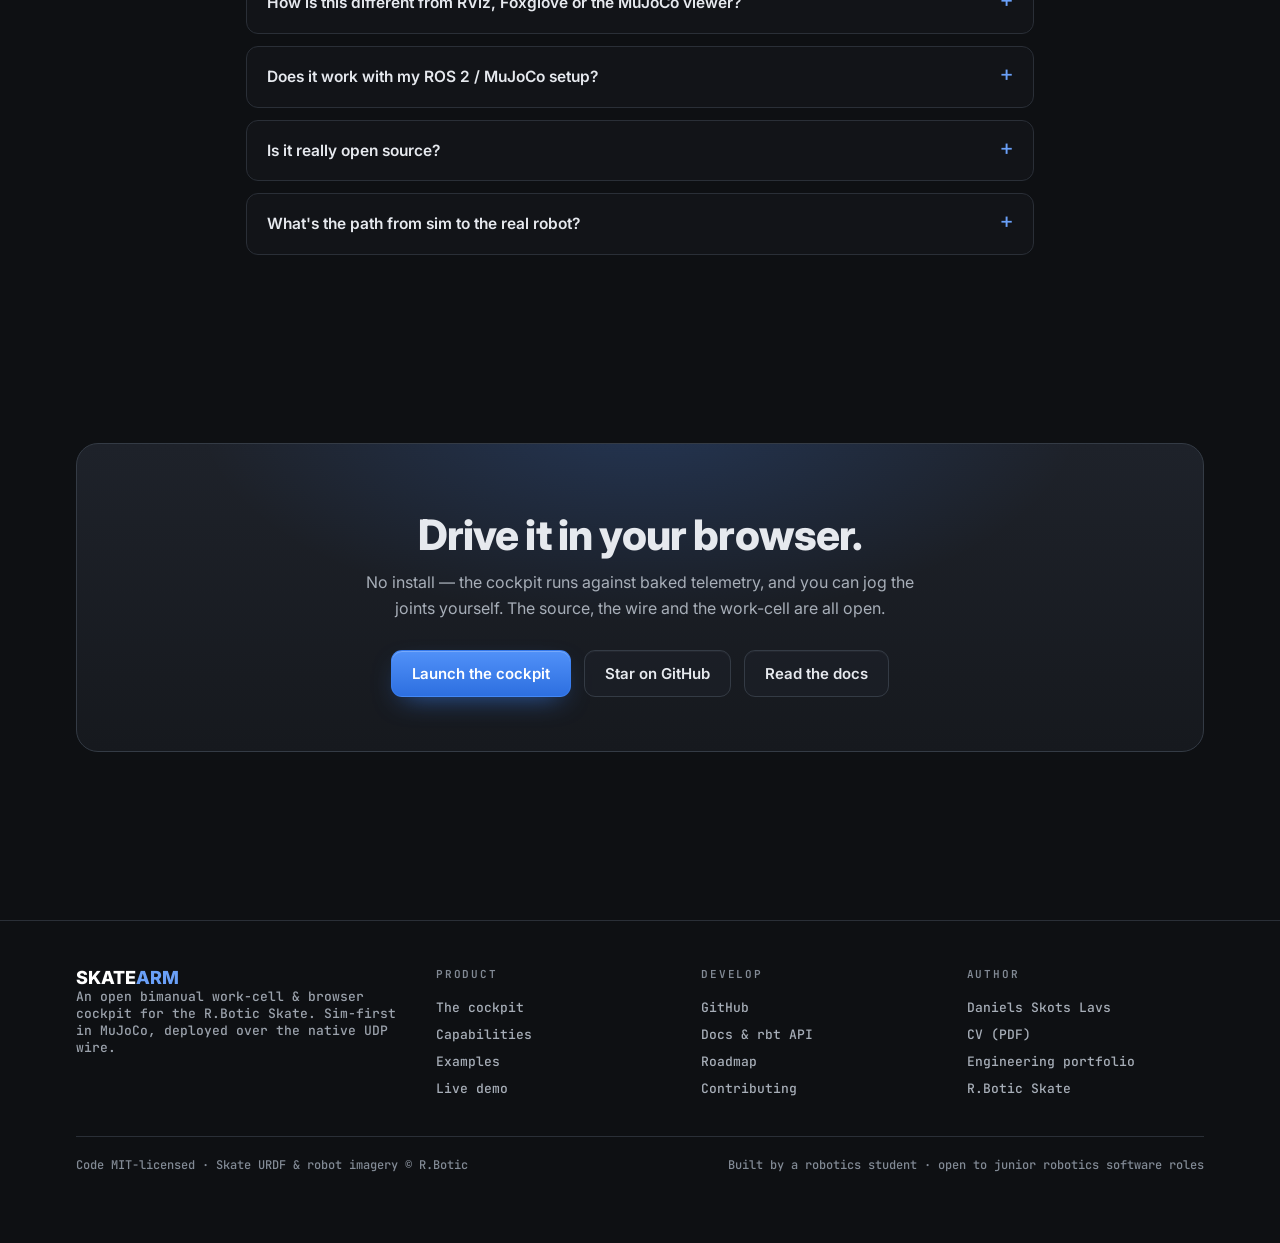
==== commit 49ddcf30: "site: ship redesigned landing as index.html + new og-card The cockpit-forward redesign (previously p" ====
--- a/docs/index.html
+++ b/docs/index.html
@@ -3,406 +3,463 @@
 <head>
 <meta charset="utf-8">
 <meta name="viewport" content="width=device-width, initial-scale=1">
-<title>SkateArm — Bimanual Work-Cell &amp; Skate Commander Cockpit</title>
-<meta name="description" content="Open-source bimanual work-cell and Isaac-Sim-style browser cockpit for the R.Botic Skate robot: a 3D digital twin, drag-IK, RRT collision-routing, dual-arm carry, live telemetry plots, planning previews and scene tools — sim-first in MuJoCo, deployed over the native UDP wire.">
-<meta name="keywords" content="bimanual manipulation, humanoid robot, MuJoCo, ROS 2, digital twin, teleoperation, motion planning, inverse kinematics, collision guard, R.Botic Skate, robot arm, robotics">
+<title>SkateArm — drive a two-armed robot from your browser</title>
+<meta name="description" content="An open browser cockpit + ROS 2 / MuJoCo tooling for the R.Botic Skate: a 3D digital twin you drive from your browser, with drag-IK, RRT collision-routing, dual-arm carry, live telemetry and planning previews. Sim-first today, built to switch to the real robot.">
 <meta name="author" content="DSL Robotics">
 <link rel="canonical" href="https://dsl-robotics.github.io/skatearm/">
 <link rel="icon" type="image/png" href="img/favicon.png">
 <link rel="apple-touch-icon" href="img/apple-touch-icon.png">
 <meta property="og:type" content="website">
 <meta property="og:site_name" content="SkateArm">
-<meta property="og:title" content="SkateArm — Bimanual Work-Cell &amp; Skate Commander Cockpit">
-<meta property="og:description" content="Open bimanual work-cell + Isaac-Sim-style browser cockpit for the R.Botic Skate: digital twin, drag-IK, RRT collision-routing, dual-arm carry, live telemetry plots, planning previews, scene markers &amp; obstacles. Sim-first in MuJoCo.">
+<meta property="og:title" content="SkateArm — drive a two-armed robot from your browser">
+<meta property="og:description" content="Open browser cockpit + ROS 2 / MuJoCo tooling for the R.Botic Skate. Digital twin, drag-IK, RRT routing, dual-arm carry, live telemetry. Sim-first.">
 <meta property="og:url" content="https://dsl-robotics.github.io/skatearm/">
 <meta property="og:image" content="https://dsl-robotics.github.io/skatearm/img/og_card.png">
 <meta name="twitter:card" content="summary_large_image">
-<meta name="twitter:title" content="SkateArm — Bimanual Work-Cell &amp; Skate Commander Cockpit">
-<meta name="twitter:description" content="Digital twin, drag-IK, RRT collision-routing, dual-arm carry, live telemetry plots, planning previews, scene tools — sim-first in MuJoCo, on the native UDP wire.">
+<meta name="twitter:title" content="SkateArm — drive a two-armed robot from your browser">
 <meta name="twitter:image" content="https://dsl-robotics.github.io/skatearm/img/og_card.png">
 <meta name="theme-color" content="#0a0b0e">
 <link rel="preconnect" href="https://fonts.googleapis.com">
 <link rel="preconnect" href="https://fonts.gstatic.com" crossorigin>
 <link href="https://fonts.googleapis.com/css2?family=Inter:wght@400;500;600;700;800;900&family=JetBrains+Mono:wght@400;500;600&display=swap" rel="stylesheet">
 <script type="application/ld+json">
-{"@context":"https://schema.org","@type":"SoftwareApplication","name":"SkateArm — Skate Commander","applicationCategory":"DeveloperApplication","operatingSystem":"Web, Linux","offers":{"@type":"Offer","price":"0","priceCurrency":"USD"},"license":"https://opensource.org/licenses/MIT","codeRepository":"https://github.com/dsl-robotics/skatearm","url":"https://dsl-robotics.github.io/skatearm/","description":"Open-source bimanual work-cell and Isaac-Sim-style browser cockpit for the R.Botic Skate: MuJoCo digital twin, drag-IK, RRT collision-routing, dual-arm carry, live telemetry plots, planning previews, scene tools, ROS 2 over the native UDP wire.","author":{"@type":"Organization","name":"DSL Robotics"}}
+{"@context":"https://schema.org","@type":"SoftwareApplication","name":"SkateArm — Skate Commander","applicationCategory":"DeveloperApplication","operatingSystem":"Web, Linux","offers":{"@type":"Offer","price":"0","priceCurrency":"USD"},"license":"https://opensource.org/licenses/MIT","codeRepository":"https://github.com/dsl-robotics/skatearm","url":"https://dsl-robotics.github.io/skatearm/","description":"Open browser cockpit and ROS 2 / MuJoCo tooling for the R.Botic Skate bimanual robot."}
 </script>
 <style>
   :root{
-    --bg:#0E1013; --bg2:#08090B; --panel:#16191E; --panel2:#1E222A; --panel3:#1E222A;
-    --line:#2A2F37; --line2:#2A2F37; --fg:#D6DAE0; --fg2:#9AA1AB; --dim:#9BA2AC; --faint:#828A95;
-    --accent:#3B82F6; --accent-lt:#6AA0F8; --accent-dk:#2D6FE0; --accent-ink:#0a1220; --amber:#F5A623;
-    --grid:rgba(150,160,175,.05); --grid2:rgba(150,160,175,.09);
+    --bg:#0E1013; --bg2:#08090B; --panel:#16191E; --panel2:#1E222A;
+    --line:#2A2F37; --line2:#343B45; --fg:#E6E9EE; --fg2:#A7AEB8; --dim:#9BA2AC; --faint:#828A95;
+    --accent:#3B82F6; --accent-lt:#6AA0F8; --accent-dk:#2D6FE0; --amber:#F5A623; --ok:#3FB950;
+    --grid:rgba(150,160,175,.045); --grid2:rgba(150,160,175,.08);
     --sans:"Inter","Segoe UI",system-ui,sans-serif;
-    --mono:"JetBrains Mono",ui-monospace,"Cascadia Mono",monospace;
-    --maxw:1140px;
-    --ease:cubic-bezier(.4,0,.2,1);
+    --mono:"JetBrains Mono",ui-monospace,monospace;
+    --maxw:1180px; --ease:cubic-bezier(.4,0,.2,1);
   }
   *{margin:0;padding:0;box-sizing:border-box;}
   .skip{position:absolute;left:8px;top:8px;z-index:200;padding:8px 14px;border-radius:8px;
-    background:var(--accent);color:#fff;font:600 13px var(--sans);transform:translateY(-200%);
-    transition:transform .15s var(--ease);}
+    background:var(--accent);color:#fff;font:600 13px var(--sans);transform:translateY(-200%);transition:transform .15s var(--ease);}
   .skip:focus{transform:translateY(0);}
   html{scroll-behavior:smooth;}
+  body{background:var(--bg);color:var(--fg);font:400 16px/1.65 var(--sans);-webkit-font-smoothing:antialiased;overflow-x:hidden;}
   ::selection{background:rgba(59,130,246,.32);color:#fff;}
   ::-webkit-scrollbar{width:12px;}
   ::-webkit-scrollbar-track{background:var(--bg);}
   ::-webkit-scrollbar-thumb{background:var(--line2);border-radius:8px;border:3px solid var(--bg);}
-  ::-webkit-scrollbar-thumb:hover{background:#3A414F;}
-  a:focus-visible,.btn:focus-visible,.nav-cta:focus-visible,.credit:focus-visible{outline:2px solid var(--accent-lt);outline-offset:3px;border-radius:8px;}
-  body{background:var(--bg);color:var(--fg);font:400 16px/1.65 var(--sans);
-    -webkit-font-smoothing:antialiased;overflow-x:hidden;}
+  a{color:var(--accent-lt);text-decoration:none;}
+  a:hover{color:#fff;}
+  a:focus-visible,button:focus-visible{outline:2px solid var(--accent-lt);outline-offset:3px;border-radius:8px;}
+  img,video{max-width:100%;display:block;}
   body::before{content:"";position:fixed;inset:0;z-index:-3;pointer-events:none;
-    background:
-      linear-gradient(var(--grid) 1px,transparent 1px),
-      linear-gradient(90deg,var(--grid) 1px,transparent 1px),
-      linear-gradient(var(--grid2) 1px,transparent 1px),
-      linear-gradient(90deg,var(--grid2) 1px,transparent 1px);
-    background-size:30px 30px,30px 30px,150px 150px,150px 150px;
-    -webkit-mask-image:radial-gradient(120% 90% at 70% 0%,#000 35%,transparent 92%);
-    mask-image:radial-gradient(120% 90% at 70% 0%,#000 35%,transparent 92%);}
+    background:linear-gradient(var(--grid) 1px,transparent 1px),linear-gradient(90deg,var(--grid) 1px,transparent 1px),
+      linear-gradient(var(--grid2) 1px,transparent 1px),linear-gradient(90deg,var(--grid2) 1px,transparent 1px);
+    background-size:32px 32px,32px 32px,160px 160px,160px 160px;
+    -webkit-mask-image:radial-gradient(125% 90% at 72% 0%,#000 32%,transparent 92%);
+    mask-image:radial-gradient(125% 90% at 72% 0%,#000 32%,transparent 92%);}
   body::after{content:"";position:fixed;inset:0;z-index:-2;pointer-events:none;
-    background:
-      radial-gradient(1100px 640px at 76% -8%, rgba(59,130,246,.16), transparent 60%),
-      radial-gradient(900px 620px at -4% 102%, rgba(45,111,224,.10), transparent 60%),
-      radial-gradient(140% 120% at 50% 40%, transparent 60%, rgba(0,0,0,.55));}
-  .grain{position:fixed;inset:0;z-index:-1;pointer-events:none;opacity:.06;mix-blend-mode:overlay;
-    background-image:url("data:image/svg+xml,%3Csvg xmlns='http://www.w3.org/2000/svg' width='180' height='180'%3E%3Cfilter id='n'%3E%3CfeTurbulence type='fractalNoise' baseFrequency='0.85' numOctaves='2' stitchTiles='stitch'/%3E%3C/filter%3E%3Crect width='100%25' height='100%25' filter='url(%23n)'/%3E%3C/svg%3E");}
-  a{color:var(--accent);text-decoration:none;}
-  a:hover{text-decoration:underline;}
+    background:radial-gradient(1100px 640px at 78% -10%,rgba(59,130,246,.15),transparent 60%),
+      radial-gradient(900px 620px at -6% 100%,rgba(45,111,224,.09),transparent 60%);}
   .wrap{max-width:var(--maxw);margin:0 auto;padding:0 26px;}
-  .label{font:600 12px/1 var(--mono);letter-spacing:.26em;text-transform:uppercase;color:var(--faint);}
-
-  nav{position:sticky;top:0;z-index:50;backdrop-filter:blur(16px) saturate(1.3);
-    background:rgba(10,11,14,.66);border-bottom:1px solid transparent;
+  .eyebrow{font:600 12px/1 var(--mono);letter-spacing:.22em;text-transform:uppercase;color:var(--accent-lt);display:inline-flex;align-items:center;gap:11px;}
+  .eyebrow::before{content:"";width:26px;height:1px;background:linear-gradient(90deg,var(--accent),transparent);display:inline-block;}
+  .sec{padding:84px 0;position:relative;}
+  .sec h2{font:800 clamp(28px,4vw,42px)/1.08 var(--sans);letter-spacing:-.02em;margin:14px 0 0;}
+  .sec .lead{color:var(--fg2);max-width:620px;margin:16px 0 0;font-size:17px;}
+  .shead{margin-bottom:38px;position:relative;}
+  .shead .eyebrow,.shead h2,.shead .lead{position:relative;z-index:1;}
+  .wm{position:absolute;left:-6px;top:-48px;z-index:0;font:800 clamp(58px,10vw,142px)/1 var(--sans);
+    letter-spacing:-.045em;color:rgba(150,160,175,.05);pointer-events:none;white-space:nowrap;user-select:none;}
+
+  /* nav + ribbon */
+  .ribbon{background:linear-gradient(90deg,rgba(59,130,246,.16),rgba(59,130,246,.05));border-bottom:1px solid var(--line);
+    font:500 13px var(--sans);color:var(--fg2);text-align:center;padding:9px 16px;}
+  .ribbon b{color:var(--fg);font-weight:600;} .ribbon .dot{color:var(--ok);}
+  nav{position:sticky;top:0;z-index:50;backdrop-filter:blur(14px) saturate(1.2);background:rgba(10,11,14,.72);border-bottom:1px solid transparent;
     border-image:linear-gradient(90deg,transparent,var(--line2) 25%,var(--line2) 75%,transparent) 1;}
-  nav .wrap{display:flex;align-items:center;justify-content:space-between;min-height:60px;}
-  .brand{font:700 16px var(--mono);letter-spacing:.14em;color:var(--fg);}
-  .brand i{color:var(--accent);font-style:normal;}
-  .nav-links{display:flex;gap:24px;align-items:center;}
-  .nav-links a{font:500 14px var(--sans);color:var(--fg2);position:relative;transition:color .18s var(--ease);}
-  .nav-links a:not(.nav-cta){padding:11px 0;}
-  .nav-links a:not(.nav-cta)::after{content:"";position:absolute;left:0;right:100%;bottom:7px;height:1.5px;
-    background:linear-gradient(90deg,var(--accent),var(--accent-lt));transition:right .22s var(--ease);}
-  .nav-links a:not(.nav-cta):hover::after{right:0;}
-  .nav-links a:hover{color:var(--fg);text-decoration:none;}
-  .nav-cta{display:inline-flex;align-items:center;gap:7px;border:1px solid var(--line2);border-radius:9px;padding:9px 14px;color:var(--fg)!important;
-    background:linear-gradient(180deg,rgba(255,255,255,.05),rgba(255,255,255,.01));transition:.18s var(--ease);}
-  .nav-cta:hover{border-color:var(--accent);box-shadow:0 0 0 1px rgba(59,130,246,.25),0 8px 24px -12px rgba(59,130,246,.6);}
-  .nav-cta svg{width:14px;height:14px;}
-  @media(max-width:680px){.nav-links a.hidexs{display:none;}.nav-links{gap:16px;}}
-
-  .hero{padding:72px 0 40px;}
-  .hero-grid{display:grid;grid-template-columns:0.92fr 1.25fr;gap:40px;align-items:center;}
-  .ticks{display:flex;align-items:center;gap:13px;margin-bottom:20px;}
-  .ticks::before{content:"";width:38px;height:1.5px;background:linear-gradient(90deg,var(--accent),transparent);}
-  h1{font:900 clamp(42px,7.4vw,92px)/0.96 var(--sans);letter-spacing:-.035em;margin:6px 0 18px;}
-  h1 i{font-style:normal;background:linear-gradient(180deg,var(--accent-lt),var(--accent-dk));
-    -webkit-background-clip:text;background-clip:text;color:transparent;}
-  .lede{font-size:20px;line-height:1.6;color:var(--fg2);max-width:480px;}
-  .lede b{color:var(--fg);font-weight:600;}
-  .sub{font-size:15px;color:var(--dim);max-width:500px;margin-top:13px;}
-  .ctas{display:flex;flex-wrap:wrap;gap:12px;margin:28px 0 0;}
-  .btn{position:relative;display:inline-flex;gap:9px;align-items:center;border:1px solid var(--line2);
-    border-radius:11px;padding:12px 20px;font:600 15px var(--sans);color:var(--fg);
-    background:linear-gradient(180deg,rgba(255,255,255,.05),rgba(255,255,255,.012));
-    backdrop-filter:blur(6px);transition:transform .18s var(--ease),box-shadow .18s var(--ease),border-color .18s var(--ease);
-    box-shadow:inset 0 1px 0 rgba(255,255,255,.05);}
-  .btn svg{width:15px;height:15px;flex:none;}
-  .btn:hover{border-color:rgba(59,130,246,.55);transform:translateY(-2px);text-decoration:none;
-    box-shadow:0 14px 34px -16px rgba(0,0,0,.7),0 0 0 1px rgba(59,130,246,.18),inset 0 1px 0 rgba(255,255,255,.07);}
-  .btn.primary{color:#021019;border:1px solid var(--accent-lt);
-    background:linear-gradient(180deg,#6AA0F8,#3B82F6 55%,#2D6FE0);
-    box-shadow:0 12px 36px -12px rgba(59,130,246,.7),inset 0 1px 0 rgba(255,255,255,.6);}
-  .btn.primary:hover{transform:translateY(-2px);
-    background:linear-gradient(180deg,#7FB0FF,#3B82F6 55%,#2D6FE0);
-    box-shadow:0 18px 48px -12px rgba(59,130,246,.92),inset 0 1px 0 rgba(255,255,255,.65);}
-  .specstrip{display:flex;flex-wrap:wrap;gap:9px;margin-top:30px;}
-  .chip{font:500 12px var(--mono);letter-spacing:.04em;color:var(--fg2);
-    border:1px solid var(--line);border-radius:8px;padding:7px 12px;
-    background:linear-gradient(180deg,rgba(255,255,255,.045),rgba(255,255,255,.01));
-    box-shadow:inset 0 1px 0 rgba(255,255,255,.05);transition:.18s var(--ease);}
-  .chip:hover{border-color:var(--line2);color:var(--fg);}
-  .chip b{color:var(--accent-lt);font-weight:600;}
-
-  .hero-photo{position:relative;display:flex;align-items:center;justify-content:center;min-height:520px;}
-  .hero-photo::before{content:"";position:absolute;width:82%;height:82%;left:2%;top:0;border-radius:50%;
-    background:radial-gradient(closest-side at 24% 20%,rgba(59,130,246,.30),rgba(59,130,246,.07) 48%,transparent 70%);filter:blur(10px);}
-  .hero-photo::after{content:"";position:absolute;bottom:46px;left:50%;transform:translateX(-50%);
-    width:54%;height:30px;border-radius:50%;background:radial-gradient(closest-side,rgba(0,0,0,.62),transparent 76%);filter:blur(10px);}
-  .hero-photo img{position:relative;width:96%;max-width:600px;transform:translateY(-6px);height:auto;
-    filter:drop-shadow(0 38px 60px rgba(0,0,0,.6));}
-  .hero-photo .credit{position:absolute;bottom:2px;right:6px;font:500 11px var(--mono);letter-spacing:.08em;color:var(--faint);}
-  .hero-photo .credit:hover{color:var(--fg2);text-decoration:none;}
-
-  section{padding:64px 0;position:relative;scroll-margin-top:74px;}
-  section::before{content:"";position:absolute;top:0;left:0;right:0;height:1px;
-    background:linear-gradient(90deg,transparent,var(--line2) 20%,var(--line2) 80%,transparent);}
-  #stack{background:linear-gradient(180deg,rgba(255,255,255,.018),transparent 40%);}
-  .shead{display:flex;align-items:baseline;gap:16px;margin-bottom:9px;}
-  .snum{font:600 13px var(--mono);color:var(--accent-lt);letter-spacing:.1em;text-shadow:0 0 16px rgba(59,130,246,.4);}
-  h2{font:800 clamp(27px,3.5vw,36px)/1.08 var(--sans);letter-spacing:-.022em;}
-  .ssub{color:var(--fg2);margin:0 0 28px;max-width:720px;font-size:16px;}
-  .ssub .hl{color:var(--accent-lt);font-weight:600;}
-
-  figure{margin:0;}
-  figcaption{color:var(--dim);font-size:14px;margin-top:12px;font-family:var(--mono);letter-spacing:.02em;}
-  figcaption b{color:var(--fg2);font-weight:600;}
-  .media2{display:grid;grid-template-columns:1fr 1fr;gap:20px;margin-top:22px;align-items:start;}
-  .media2 .frame img{aspect-ratio:16/10;object-fit:contain;background:#0a0b0e;}
-
-  .frame{position:relative;border:1px solid var(--line2);border-radius:16px;
-    background:linear-gradient(180deg,var(--panel2),var(--panel));padding:12px;
-    box-shadow:0 40px 90px -50px rgba(0,0,0,.9),inset 0 1px 0 rgba(255,255,255,.04);
-    transition:transform .25s var(--ease),box-shadow .25s var(--ease);}
-  .frame:hover{transform:translateY(-3px);box-shadow:0 50px 110px -50px rgba(0,0,0,.95),0 0 0 1px rgba(59,130,246,.12),inset 0 1px 0 rgba(255,255,255,.05);}
-  .frame::before{content:"";position:absolute;inset:7px;pointer-events:none;z-index:2;opacity:.5;
-    background:
-      linear-gradient(var(--accent),var(--accent)) top left/15px 1.5px no-repeat,
-      linear-gradient(var(--accent),var(--accent)) top left/1.5px 15px no-repeat,
-      linear-gradient(var(--accent),var(--accent)) top right/15px 1.5px no-repeat,
-      linear-gradient(var(--accent),var(--accent)) top right/1.5px 15px no-repeat,
-      linear-gradient(var(--accent),var(--accent)) bottom left/15px 1.5px no-repeat,
-      linear-gradient(var(--accent),var(--accent)) bottom left/1.5px 15px no-repeat,
-      linear-gradient(var(--accent),var(--accent)) bottom right/15px 1.5px no-repeat,
-      linear-gradient(var(--accent),var(--accent)) bottom right/1.5px 15px no-repeat;}
-  .frame img,.frame video{display:block;width:100%;border-radius:9px;background:#000;}
-  .frame .cap{position:absolute;top:21px;left:23px;z-index:3;font:600 11px var(--mono);
-    letter-spacing:.16em;text-transform:uppercase;color:var(--fg2);
-    background:rgba(8,9,11,.72);border:1px solid var(--line2);border-radius:7px;padding:6px 10px;backdrop-filter:blur(4px);}
-  .frame .dim{position:absolute;bottom:21px;right:23px;z-index:3;font:500 11px var(--mono);
-    letter-spacing:.1em;color:var(--faint);background:rgba(8,9,11,.66);padding:5px 9px;border-radius:7px;backdrop-filter:blur(4px);}
-
-  .feat{list-style:none;display:grid;grid-template-columns:1fr 1fr;gap:1px;
-    background:var(--line);border:1px solid var(--line);border-radius:16px;overflow:hidden;}
-  .feat li{background:var(--panel);padding:19px 21px;display:flex;gap:14px;position:relative;transition:background .18s var(--ease);}
-  .feat li::after{content:"";position:absolute;left:0;top:0;bottom:0;width:2px;
-    background:linear-gradient(180deg,var(--accent),var(--accent-dk));transform:scaleY(0);transform-origin:top;transition:transform .2s var(--ease);}
-  .feat li:hover{background:var(--panel2);}
-  .feat li:hover::after{transform:scaleY(1);}
-  .feat .ix{font:600 12px var(--mono);color:var(--accent-lt);padding-top:2px;min-width:24px;}
-  .feat h4{font-size:16px;font-weight:600;margin-bottom:3px;}
-  .feat p{color:var(--fg2);font-size:14px;line-height:1.55;}
-  .feat code{font-family:var(--mono);font-size:13px;color:var(--accent-lt);background:rgba(59,130,246,.1);padding:1px 5px;border-radius:4px;}
-
-  /* feature showcase strip */
-  .shots{display:grid;grid-template-columns:repeat(4,1fr);gap:15px;margin:6px 0 10px;}
-  .shot{position:relative;border:1px solid var(--line2);border-radius:13px;overflow:hidden;
-    background:var(--panel);transition:transform .18s var(--ease),border-color .18s var(--ease),box-shadow .18s var(--ease);}
-  .shot:hover{transform:translateY(-3px);border-color:var(--accent-dk);box-shadow:0 26px 54px -36px rgba(0,0,0,.95),0 0 0 1px rgba(59,130,246,.12);}
-  .shot img{display:block;width:100%;aspect-ratio:16/10;object-fit:cover;background:#08090b;}
-  .shot .scap{position:absolute;top:9px;left:9px;z-index:2;font:600 10px var(--mono);
-    letter-spacing:.14em;text-transform:uppercase;color:var(--fg);background:rgba(8,9,11,.76);
-    border:1px solid var(--line2);border-radius:6px;padding:4px 8px;backdrop-filter:blur(4px);}
-  .shot figcaption{padding:10px 12px 12px;font-size:12px;line-height:1.45;color:var(--fg2);}
-  .shot figcaption b{color:var(--fg);font-weight:600;}
-  .shot-wide{grid-column:1/-1;}
-  .shot-wide img{aspect-ratio:auto;height:120px;object-position:left center;}
-  @media(max-width:900px){.shots{grid-template-columns:repeat(2,1fr);}}
-  @media(max-width:540px){.shots{grid-template-columns:1fr;}.shot-wide img{height:auto;aspect-ratio:16/9;}}
-
-  /* categorised feature cards */
-  .fgrid{list-style:none;display:grid;grid-template-columns:repeat(3,1fr);gap:13px;margin-top:14px;}
-  .fgrid .fgroup-h{grid-column:1/-1;display:flex;align-items:center;gap:11px;margin:20px 0 1px;}
-  .fgrid .fgroup-h:first-child{margin-top:4px;}
-  .fgrid .fgroup-h .gi{width:21px;height:21px;color:var(--accent-lt);flex:none;}
-  .fgrid .fgroup-h span{font:600 12px var(--mono);letter-spacing:.07em;text-transform:uppercase;color:var(--fg);}
-  .fgrid .fgroup-h .gline{flex:1;height:1px;background:linear-gradient(90deg,var(--line2),transparent);}
-  .fgrid li:not(.fgroup-h){background:linear-gradient(180deg,var(--panel2),var(--panel));
-    border:1px solid var(--line);border-radius:12px;padding:15px 16px;display:flex;gap:12px;position:relative;
-    transition:transform .16s var(--ease),border-color .16s var(--ease),box-shadow .16s var(--ease);}
-  .fgrid li:not(.fgroup-h):hover{transform:translateY(-3px);border-color:var(--line2);
-    box-shadow:0 18px 40px -28px rgba(0,0,0,.9),0 0 0 1px rgba(59,130,246,.1);}
-  .fgrid .ix{font:600 11px var(--mono);color:var(--accent-lt);padding-top:2px;min-width:18px;}
-  .fgrid h4{font-size:14px;font-weight:600;margin-bottom:3px;}
-  .fgrid p{color:var(--fg2);font-size:13px;line-height:1.5;}
-  .fgrid code{font-family:var(--mono);font-size:12px;color:var(--accent-lt);background:rgba(59,130,246,.1);padding:1px 5px;border-radius:4px;}
-  @media(max-width:820px){.fgrid{grid-template-columns:repeat(2,1fr);}}
-  @media(max-width:520px){.fgrid{grid-template-columns:1fr;}}
-
+  nav .wrap{display:flex;align-items:center;justify-content:space-between;min-height:62px;gap:16px;}
+  .brand{font:800 19px var(--sans);letter-spacing:-.01em;color:#fff;}
+  .brand i{color:var(--accent-lt);font-style:normal;}
+  .nav-links{display:flex;align-items:center;gap:26px;}
+  .nav-links a{font:500 14px var(--sans);color:var(--fg2);}
+  .nav-links a:hover{color:#fff;}
+  .nav-cta{display:inline-flex;align-items:center;gap:7px;padding:9px 15px;border-radius:9px;font:600 13.5px var(--sans);}
+  .nav-cta.ghost{border:1px solid var(--line2);color:var(--fg);}
+  .nav-cta.ghost:hover{border-color:var(--accent);background:rgba(59,130,246,.08);}
+  .nav-cta.solid{background:linear-gradient(180deg,#5191F8,var(--accent-dk));color:#fff;
+    box-shadow:0 6px 18px -10px rgba(59,130,246,.7),inset 0 1px 0 rgba(255,255,255,.2);}
+  .nav-cta.solid:hover{background:linear-gradient(180deg,#5C99FB,var(--accent));color:#fff;}
+  .nav-cta svg{width:15px;height:15px;}
+  @media(max-width:860px){.nav-links a.hidem{display:none;}}
+
+  /* hero */
+  .hero{padding:60px 0 30px;}
+  .hero-grid{display:grid;grid-template-columns:1.04fr .96fr;gap:48px;align-items:center;}
+  .hero h1{font:800 clamp(40px,6.4vw,72px)/1.02 var(--sans);letter-spacing:-.03em;margin:18px 0 0;}
+  .hero h1 i{color:var(--accent-lt);font-style:normal;text-shadow:0 0 34px rgba(59,130,246,.45);}
+  .hero .def{color:var(--fg);font-size:19px;line-height:1.55;margin:20px 0 0;max-width:540px;}
+  .hero .def b{font-weight:600;}
+  .hero .sub{color:var(--fg2);font-size:15px;margin:14px 0 0;max-width:520px;}
+  .ctas{display:flex;flex-wrap:wrap;gap:13px;margin-top:28px;}
+  .btn{display:inline-flex;align-items:center;gap:9px;padding:13px 20px;border-radius:11px;font:600 15px var(--sans);transition:all .16s var(--ease);}
+  .btn svg{width:17px;height:17px;}
+  .btn.primary{background:linear-gradient(180deg,#5191F8,var(--accent-dk));color:#fff;border:1px solid rgba(59,130,246,.55);
+    box-shadow:0 10px 28px -12px rgba(59,130,246,.75),inset 0 1px 0 rgba(255,255,255,.22);}
+  .btn.primary:hover{background:linear-gradient(180deg,#5C99FB,var(--accent));color:#fff;transform:translateY(-2px);
+    box-shadow:0 16px 36px -12px rgba(59,130,246,.85),inset 0 1px 0 rgba(255,255,255,.26);}
+  .btn.ghost{border:1px solid var(--line2);color:var(--fg);background:rgba(30,34,42,.45);
+    box-shadow:inset 0 1px 0 rgba(255,255,255,.04);}
+  .btn.ghost:hover{border-color:var(--accent);background:rgba(59,130,246,.1);color:#fff;transform:translateY(-2px);}
+  .specstrip{display:flex;flex-wrap:wrap;gap:9px;margin-top:26px;}
+  .chip{font:500 12.5px var(--mono);color:var(--fg2);border:1px solid var(--line);border-radius:7px;padding:6px 11px;background:rgba(30,34,42,.5);}
+  .chip b{color:var(--fg);}
+  .frame{position:relative;border:1px solid var(--line2);border-radius:16px;overflow:hidden;background:var(--bg2);box-shadow:0 30px 70px -40px rgba(0,0,0,.9);}
+  .frame .bar{display:flex;align-items:center;gap:7px;padding:9px 13px;border-bottom:1px solid var(--line);background:var(--panel);}
+  .frame .bar i{width:10px;height:10px;border-radius:50%;background:var(--line2);display:inline-block;}
+  .frame .bar .tag{margin-left:auto;font:500 11px var(--mono);color:var(--faint);}
+  .frame img,.frame video{width:100%;display:block;}
+  @media(max-width:880px){.hero-grid{grid-template-columns:1fr;gap:30px;}.hero{padding:40px 0 10px;}}
+
+  /* trust + interop */
+  .trust{border-top:1px solid var(--line);border-bottom:1px solid var(--line);background:rgba(8,9,11,.5);padding:26px 0;}
+  .trust .wrap{display:flex;flex-wrap:wrap;align-items:center;gap:14px 28px;justify-content:center;}
+  .trust .badge{height:22px;}
+  .trust .sep{width:1px;height:22px;background:var(--line2);}
+  .interop{font:500 12.5px var(--mono);color:var(--faint);display:flex;flex-wrap:wrap;gap:9px;align-items:center;}
+  .interop b{color:var(--fg2);}
+  .interop span{color:var(--fg);border:1px solid var(--line);border-radius:6px;padding:4px 9px;}
+
+  /* stat band (openarm-style big glowing numbers) */
+  .stats{border-top:1px solid var(--line);border-bottom:1px solid var(--line);padding:52px 0;background:rgba(8,9,11,.6);}
+  .statgrid{display:grid;grid-template-columns:repeat(5,1fr);gap:22px;text-align:center;}
+  .statgrid b{display:block;font:800 clamp(30px,4.2vw,48px)/1 var(--sans);letter-spacing:-.02em;color:#fff;text-shadow:0 0 26px rgba(59,130,246,.5);}
+  .statgrid span{display:block;margin-top:11px;font:500 12.5px var(--mono);color:var(--faint);letter-spacing:.03em;}
+  @media(max-width:760px){.statgrid{grid-template-columns:repeat(2,1fr);gap:30px 18px;}}
+
+  /* capability panels */
+  .panel{display:grid;grid-template-columns:1fr 1fr;gap:46px;align-items:center;padding:54px 0;border-bottom:1px solid var(--line);}
+  .panel:nth-child(even) .ptext{order:2;}
+  .panel .num{font:600 13px var(--mono);color:var(--accent-lt);}
+  .panel h3{font:700 clamp(24px,3.2vw,32px)/1.12 var(--sans);letter-spacing:-.02em;margin:10px 0 0;}
+  .panel p{color:var(--fg2);margin:14px 0 0;font-size:16px;max-width:480px;}
+  .panel .pmeta{margin-top:16px;font:500 13px var(--mono);color:var(--faint);}
+  .panel .pmeta code{color:var(--accent-lt);}
+  @media(max-width:820px){.panel{grid-template-columns:1fr;gap:24px;}.panel:nth-child(even) .ptext{order:0;}}
+
+  /* cockpit feature band */
+  .cock{display:grid;grid-template-columns:1.2fr .8fr;gap:40px;align-items:center;}
+  .cock .pts{list-style:none;margin-top:22px;display:grid;gap:13px;}
+  .cock .pts li{display:flex;gap:12px;color:var(--fg2);font-size:15px;}
+  .cock .pts svg{width:19px;height:19px;color:var(--accent-lt);flex:none;margin-top:2px;}
+  @media(max-width:820px){.cock{grid-template-columns:1fr;}}
+
+  /* how it works diagram */
+  .how svg{width:100%;height:auto;max-width:900px;margin:8px auto 0;display:block;}
+
+  /* examples gallery */
+  .gal{display:grid;grid-template-columns:repeat(3,1fr);gap:18px;}
+  .card{border:1px solid var(--line);border-radius:14px;overflow:hidden;background:linear-gradient(180deg,var(--panel2),var(--panel));transition:transform .18s var(--ease),border-color .18s var(--ease);display:flex;flex-direction:column;}
+  .card:hover{transform:translateY(-4px);border-color:var(--line2);}
+  .card .thumb{aspect-ratio:16/10;overflow:hidden;background:var(--bg2);border-bottom:1px solid var(--line);}
+  .card .thumb img{width:100%;height:100%;object-fit:cover;}
+  .card .body{padding:15px 16px 16px;display:flex;flex-direction:column;flex:1;}
+  .card h4{font-size:15.5px;font-weight:600;}
+  .card p{color:var(--fg2);font-size:13px;line-height:1.5;margin:6px 0 0;flex:1;}
+  .card .links{display:flex;gap:14px;margin-top:13px;font:600 12.5px var(--mono);}
+  .card .links a.run{color:var(--accent-lt);} .card .links a.src{color:var(--faint);}
+  @media(max-width:820px){.gal{grid-template-columns:1fr 1fr;}}
+  @media(max-width:560px){.gal{grid-template-columns:1fr;}}
+
+  /* stack + workcell */
   .stack{display:grid;grid-template-columns:repeat(4,1fr);gap:16px;}
-  .scard{background:linear-gradient(180deg,var(--panel2),var(--panel));border:1px solid var(--line);
-    border-radius:15px;padding:22px;position:relative;overflow:hidden;
-    transition:transform .2s var(--ease),box-shadow .2s var(--ease),border-color .2s var(--ease);}
-  .scard::before{content:"";position:absolute;top:0;left:0;right:0;height:2px;
-    background:linear-gradient(90deg,var(--accent),transparent);opacity:0;transition:opacity .2s var(--ease);}
-  .scard:hover{transform:translateY(-3px);border-color:var(--line2);
-    box-shadow:0 24px 56px -34px rgba(0,0,0,.9),0 0 0 1px rgba(59,130,246,.1);}
-  .scard:hover::before{opacity:.9;}
-  .scard .k{font:600 11px var(--mono);letter-spacing:.16em;color:var(--accent-lt);text-transform:uppercase;}
-  .scard h3{font-size:16px;margin:13px 0 7px;letter-spacing:-.01em;}
-  .scard p{color:var(--fg2);font-size:14px;line-height:1.55;}
-
-  .band{margin:8px 0 0;border:1px solid var(--line2);border-radius:22px;
-    background:linear-gradient(180deg,var(--panel3),var(--panel));padding:46px 40px;text-align:center;
-    position:relative;overflow:hidden;box-shadow:inset 0 1px 0 rgba(255,255,255,.05);}
-  .band::before{content:"";position:absolute;inset:0;pointer-events:none;
-    background:radial-gradient(680px 320px at 50% -10%,rgba(59,130,246,.22),transparent 65%);}
-  .band h2{margin-bottom:11px;position:relative;}
-  .band p{color:var(--fg2);max-width:560px;margin:0 auto 24px;position:relative;}
-
-  footer{padding:42px 0 66px;position:relative;color:var(--dim);
-    font-size:13px;text-align:center;font-family:var(--mono);letter-spacing:.02em;}
-  footer::before{content:"";position:absolute;top:0;left:0;right:0;height:1px;
-    background:linear-gradient(90deg,transparent,var(--line2) 20%,var(--line2) 80%,transparent);}
-  .fnav{display:flex;gap:18px;justify-content:center;flex-wrap:wrap;margin-bottom:12px;}
-  .fnav a{color:var(--fg2);padding:10px 8px;}
-
-  .reveal{opacity:0;transform:translateY(18px);transition:opacity .65s var(--ease),transform .65s var(--ease);}
+  .scard{border:1px solid var(--line);border-radius:14px;padding:20px;background:linear-gradient(180deg,var(--panel2),var(--panel));}
+  .scard .k{font:600 11px var(--mono);letter-spacing:.14em;color:var(--accent-lt);text-transform:uppercase;}
+  .scard h3{font-size:16px;margin:11px 0 6px;}
+  .scard p{color:var(--fg2);font-size:13.5px;line-height:1.55;}
+  @media(max-width:880px){.stack{grid-template-columns:1fr 1fr;}}
+  @media(max-width:520px){.stack{grid-template-columns:1fr;}}
+  .cell{display:grid;grid-template-columns:1fr 1fr;gap:36px;align-items:center;margin-top:40px;}
+  .cell .nums{display:flex;flex-wrap:wrap;gap:10px;margin-top:18px;}
+  .cell .nums div{border:1px solid var(--line);border-radius:10px;padding:11px 15px;background:rgba(30,34,42,.4);}
+  .cell .nums b{display:block;font:700 19px var(--mono);color:#fff;}
+  .cell .nums span{font:500 12px var(--mono);color:var(--faint);}
+  @media(max-width:820px){.cell{grid-template-columns:1fr;}}
+
+  /* faq */
+  .faq details{border:1px solid var(--line);border-radius:12px;margin-bottom:12px;background:rgba(22,25,30,.5);overflow:hidden;}
+  .faq summary{padding:17px 20px;font-weight:600;cursor:pointer;list-style:none;display:flex;justify-content:space-between;gap:16px;font-size:15.5px;}
+  .faq summary::-webkit-details-marker{display:none;}
+  .faq summary::after{content:"+";color:var(--accent-lt);font:400 22px var(--mono);line-height:1;}
+  .faq details[open] summary::after{content:"\2013";}
+  .faq .ans{padding:0 20px 18px;color:var(--fg2);font-size:14.5px;line-height:1.65;}
+  .faq .ans code{font-family:var(--mono);font-size:12.5px;color:var(--accent-lt);background:rgba(59,130,246,.1);padding:1px 6px;border-radius:5px;}
+
+  /* cta band + footer */
+  .band{margin:8px 0 0;border:1px solid var(--line2);border-radius:22px;background:linear-gradient(180deg,var(--panel2),var(--panel));
+    padding:54px 40px;text-align:center;position:relative;overflow:hidden;}
+  .band::before{content:"";position:absolute;inset:0;pointer-events:none;background:radial-gradient(680px 320px at 50% -10%,rgba(59,130,246,.2),transparent 65%);}
+  .band h2{position:relative;margin-bottom:12px;}
+  .band p{color:var(--fg2);max-width:560px;margin:0 auto 26px;position:relative;}
+  .band .ctas{justify-content:center;}
+  footer{padding:46px 0 70px;color:var(--dim);font:500 13px var(--mono);border-top:1px solid var(--line);margin-top:84px;}
+  .fcols{display:grid;grid-template-columns:1.4fr 1fr 1fr 1fr;gap:28px;margin-bottom:34px;}
+  .fcols h5{font:600 11px var(--mono);letter-spacing:.16em;text-transform:uppercase;color:var(--faint);margin-bottom:13px;}
+  .fcols a{display:block;color:var(--fg2);padding:5px 0;font-size:13px;}
+  .fcols a:hover{color:#fff;}
+  .fbrand{font:800 18px var(--sans);color:#fff;}
+  .fbrand i{color:var(--accent-lt);font-style:normal;}
+  .fbrand p{font:500 12.5px var(--mono);color:var(--faint);margin-top:10px;max-width:240px;line-height:1.6;}
+  .fbot{border-top:1px solid var(--line);padding-top:20px;display:flex;flex-wrap:wrap;gap:10px;justify-content:space-between;color:var(--faint);font-size:12px;}
+  @media(max-width:760px){.fcols{grid-template-columns:1fr 1fr;}}
+
+  .reveal{opacity:0;transform:translateY(20px);transition:opacity .6s var(--ease),transform .6s var(--ease);}
   .reveal.in{opacity:1;transform:none;}
   @media(prefers-reduced-motion:reduce){html{scroll-behavior:auto;}.reveal{opacity:1;transform:none;transition:none;}}
-
-  @media(max-width:880px){
-    .hero-grid{grid-template-columns:1fr;gap:26px;}
-    .hero{padding:44px 0 12px;}
-    .hero-photo{min-height:340px;}
-    .stack{grid-template-columns:1fr 1fr;}
-  }
-  @media(max-width:760px){
-    .feat,.media2{grid-template-columns:1fr;}
-  }
-  @media(max-width:560px){
-    .stack{grid-template-columns:1fr;}
-    .band{padding:30px 22px;}
-    .hero-photo{min-height:280px;}
-    .hero-photo img{width:86%;}
-  }
 </style>
 </head>
 <body>
 <a class="skip" href="#main">Skip to content</a>
-<div class="grain"></div>
+
+<div class="ribbon"><b>SkateArm v0.8</b> &middot; <span class="dot">&#9679;</span> sim-first today &middot; the real R.Botic Skate is en route</div>
 
 <nav>
   <div class="wrap">
     <span class="brand">SKATE<i>ARM</i></span>
     <span class="nav-links">
-      <a class="hidexs" href="#cockpit">Cockpit</a>
-      <a class="hidexs" href="#features">Features</a>
-      <a class="hidexs" href="#stack">Stack</a>
+      <a class="hidem" href="#cockpit">Cockpit</a>
+      <a class="hidem" href="#capabilities">Capabilities</a>
+      <a class="hidem" href="#examples">Examples</a>
+      <a class="hidem" href="#how">How it works</a>
       <a href="commander.html">Docs</a>
-      <a class="nav-cta" href="https://github.com/dsl-robotics/skatearm" target="_blank" rel="noopener"><svg viewBox="0 0 16 16" fill="currentColor" aria-hidden="true"><path d="M8 0C3.58 0 0 3.58 0 8c0 3.54 2.29 6.53 5.47 7.59.4.07.55-.17.55-.38 0-.19-.01-.82-.01-1.49-2.01.37-2.53-.49-2.69-.94-.09-.23-.48-.94-.82-1.13-.28-.15-.68-.52-.01-.53.63-.01 1.08.58 1.23.82.72 1.21 1.87.87 2.33.66.07-.52.28-.87.51-1.07-1.78-.2-3.64-.89-3.64-3.95 0-.87.31-1.59.82-2.15-.08-.2-.36-1.02.08-2.12 0 0 .67-.21 2.2.82a7.6 7.6 0 014 0c1.53-1.04 2.2-.82 2.2-.82.44 1.1.16 1.92.08 2.12.51.56.82 1.27.82 2.15 0 3.07-1.87 3.75-3.65 3.95.29.25.54.73.54 1.48 0 1.07-.01 1.93-.01 2.2 0 .21.15.46.55.38A8.01 8.01 0 0016 8c0-4.42-3.58-8-8-8z"/></svg>GitHub</a>
+      <a class="nav-cta ghost" href="https://github.com/dsl-robotics/skatearm" target="_blank" rel="noopener"><svg viewBox="0 0 16 16" fill="currentColor" aria-hidden="true"><path d="M8 0C3.58 0 0 3.58 0 8c0 3.54 2.29 6.53 5.47 7.59.4.07.55-.17.55-.38 0-.19-.01-.7-.01-1.36-2.01.37-2.53-.49-2.69-.94-.09-.23-.48-.94-.82-1.13-.28-.15-.68-.52-.01-.53.63-.01 1.08.58 1.23.82.72 1.21 1.87.87 2.33.66.07-.52.28-.87.51-1.07-1.78-.2-3.64-.89-3.64-3.95 0-.87.31-1.59.82-2.15-.08-.2-.36-1.02.08-2.12 0 0 .67-.21 2.2.82a7.6 7.6 0 014 0c1.53-1.04 2.2-.82 2.2-.82.44 1.1.16 1.92.08 2.12.51.56.82 1.27.82 2.15 0 3.07-1.87 3.75-3.65 3.95.29.25.54.73.54 1.48 0 1.07-.01 1.93-.01 2.2 0 .21.15.46.55.38A8.01 8.01 0 0016 8c0-4.42-3.58-8-8-8z"/></svg>GitHub</a>
+      <a class="nav-cta solid" href="https://raw.githack.com/dsl-robotics/skatearm/main/tools/skate_commander/preview.html" target="_blank" rel="noopener"><svg viewBox="0 0 16 16" fill="none" stroke="currentColor" stroke-width="1.8" aria-hidden="true"><path d="M5 3.5v9l7-4.5z" fill="currentColor" stroke="none"/></svg>Launch cockpit</a>
     </span>
   </div>
 </nav>
 
 <header class="hero" id="main">
   <div class="wrap hero-grid">
-    <div>
-      <div class="ticks"><span class="label">Open robotics · MuJoCo · ROS 2</span></div>
-      <h1>Skate<i>Arm</i></h1>
-      <p class="lede">Drive a <b>two-armed robot from your browser</b> — a 3D simulation today, built to switch to the real
-        <a href="https://www.rboticlabs.com/shop/p/skate-upper-body-v2" target="_blank" rel="noopener">R.Botic Skate</a> when the hardware arrives.</p>
-      <p class="sub">An open two-handed work-cell &amp; browser cockpit — no robot required to try it. Everything here runs in simulation today (sim-validated, no hardware hours yet); the real Skate is en route, and the SIM/REAL switch is already wired in software.</p>
+    <div class="reveal">
+      <span class="eyebrow">Open robotics &middot; ROS 2 &middot; MuJoCo</span>
+      <h1>Drive a two-armed robot<br>from your <i>browser</i>.</h1>
+      <p class="def">SkateArm is an <b>open browser cockpit</b> and ROS&nbsp;2 / MuJoCo toolkit for the <a href="https://www.rboticlabs.com/shop/p/skate-upper-body-v2" target="_blank" rel="noopener">R.Botic&nbsp;Skate</a> &mdash; a 3D digital twin you actually drive, over the same wire the real robot speaks.</p>
+      <p class="sub">No robot required to try it. Everything here runs in simulation today; one switch is wired for the real Skate when the hardware lands.</p>
       <div class="ctas">
-        <a class="btn primary" href="https://raw.githack.com/dsl-robotics/skatearm/main/tools/skate_commander/preview.html" target="_blank" rel="noopener"><svg viewBox="0 0 16 16" fill="none" stroke="currentColor" stroke-width="1.7" stroke-linecap="round" stroke-linejoin="round" aria-hidden="true"><path d="M4 12 12 4M6 4h6v6"/></svg>Open the demo — no install</a>
-        <a class="btn" href="https://github.com/dsl-robotics/skatearm" target="_blank" rel="noopener"><svg viewBox="0 0 16 16" fill="currentColor" aria-hidden="true"><path d="M8 0C3.58 0 0 3.58 0 8c0 3.54 2.29 6.53 5.47 7.59.4.07.55-.17.55-.38 0-.19-.01-.82-.01-1.49-2.01.37-2.53-.49-2.69-.94-.09-.23-.48-.94-.82-1.13-.28-.15-.68-.52-.01-.53.63-.01 1.08.58 1.23.82.72 1.21 1.87.87 2.33.66.07-.52.28-.87.51-1.07-1.78-.2-3.64-.89-3.64-3.95 0-.87.31-1.59.82-2.15-.08-.2-.36-1.02.08-2.12 0 0 .67-.21 2.2.82a7.6 7.6 0 014 0c1.53-1.04 2.2-.82 2.2-.82.44 1.1.16 1.92.08 2.12.51.56.82 1.27.82 2.15 0 3.07-1.87 3.75-3.65 3.95.29.25.54.73.54 1.48 0 1.07-.01 1.93-.01 2.2 0 .21.15.46.55.38A8.01 8.01 0 0016 8c0-4.42-3.58-8-8-8z"/></svg>View on GitHub</a>
-        <a class="btn" href="#cockpit"><svg viewBox="0 0 16 16" fill="currentColor" aria-hidden="true"><path d="M5 3.5v9l7-4.5z"/></svg>Watch the video</a>
+        <a class="btn primary" href="https://raw.githack.com/dsl-robotics/skatearm/main/tools/skate_commander/preview.html" target="_blank" rel="noopener"><svg viewBox="0 0 16 16" fill="none" stroke="currentColor" stroke-width="1.7" stroke-linecap="round" stroke-linejoin="round" aria-hidden="true"><path d="M4 12 12 4M6 4h6v6"/></svg>Launch the cockpit &mdash; no install</a>
+        <a class="btn ghost" href="https://github.com/dsl-robotics/skatearm" target="_blank" rel="noopener"><svg viewBox="0 0 16 16" fill="currentColor" aria-hidden="true"><path d="M8 0C3.58 0 0 3.58 0 8c0 3.54 2.29 6.53 5.47 7.59.4.07.55-.17.55-.38 0-.19-.01-.7-.01-1.36-2.01.37-2.53-.49-2.69-.94-.09-.23-.48-.94-.82-1.13-.28-.15-.68-.52-.01-.53.63-.01 1.08.58 1.23.82.72 1.21 1.87.87 2.33.66.07-.52.28-.87.51-1.07-1.78-.2-3.64-.89-3.64-3.95 0-.87.31-1.59.82-2.15-.08-.2-.36-1.02.08-2.12 0 0 .67-.21 2.2.82a7.6 7.6 0 014 0c1.53-1.04 2.2-.82 2.2-.82.44 1.1.16 1.92.08 2.12.51.56.82 1.27.82 2.15 0 3.07-1.87 3.75-3.65 3.95.29.25.54.73.54 1.48 0 1.07-.01 1.93-.01 2.2 0 .21.15.46.55.38A8.01 8.01 0 0016 8c0-4.42-3.58-8-8-8z"/></svg>View on GitHub</a>
       </div>
       <div class="specstrip">
-        <span class="chip"><b>16</b> DoF · 8/arm</span>
-        <span class="chip"><b>2</b> arms + head</span>
+        <span class="chip"><b>16</b> DoF &middot; 8/arm</span>
+        <span class="chip"><b>30&nbsp;Hz</b> telemetry</span>
         <span class="chip">MuJoCo twin</span>
-        <span class="chip">ROS 2 bridge</span>
-        <span class="chip">MIT license</span>
-        <span class="chip">planning preview</span>
-        <span class="chip">dual-arm carry</span>
-      </div>
-    </div>
-    <div class="hero-photo">
-      <img src="img/skate_hero.webp" width="807" height="774" fetchpriority="high" decoding="async" alt="The R.Botic Skate — a two-armed bimanual upper-body robot">
-      <a class="credit" href="https://www.rboticlabs.com/shop/p/skate-upper-body-v2" target="_blank" rel="noopener">Skate hardware · image © R.Botic</a>
+        <span class="chip">ROS 2 wire</span>
+        <span class="chip">MIT</span>
+      </div>
+    </div>
+    <div class="reveal">
+      <div class="frame">
+        <div class="bar"><i></i><i></i><i></i><span class="tag">Skate Commander &middot; live twin</span></div>
+        <img src="img/commander_mirror.gif" width="860" alt="The Skate Commander cockpit: drag-IK and mirror-mode move both arms while live telemetry plots track the motion">
+      </div>
     </div>
   </div>
 </header>
 
-<section id="cockpit">
-  <div class="wrap">
-    <div class="shead"><span class="snum">01</span><h2>Skate Commander — the web cockpit</h2></div>
-    <p class="ssub">Drive the 3D digital twin from a browser; the same commands are built to drive the real robot through one SIM/REAL switch, once the hardware arrives. <span class="hl">Early access</span> — sim-first today.</p>
-    <figure class="frame reveal" style="padding:12px;">
-      <span class="cap">Product film · 3:46</span>
-      <video controls preload="metadata" width="1280" height="720" aria-label="Skate Commander v0.8 product film (3:46)" poster="img/commander_v08_video_poster.webp">
-        <source src="video/commander_v08_product.mp4" type="video/mp4">
-        Your browser can't play embedded video — <a href="video/commander_v08_product.mp4">watch the product walkthrough</a>.
-      </video>
-    </figure>
-    <figcaption style="margin-top:13px;"><b>Product video</b> — a full tour of the v0.8 cockpit: digital twin, drag-IK, mirror mode, dual-arm carry, collision-free planning preview, live telemetry, teach-in and an estop-first safety model.</figcaption>
-    <div class="media2">
-      <figure class="reveal">
-        <div class="frame"><span class="cap">Cockpit · v0.8.0</span>
-          <img src="img/cockpit_v0724_cockpit.webp" loading="lazy" decoding="async" alt="The Skate Commander cockpit (v0.8.0): an Isaac-Sim-style workstation with menu bar, left tool rail, 3D digital twin, STAGE and PROPERTY dock, and live telemetry plots">
+<section class="stats reveal">
+  <div class="wrap statgrid">
+    <div><b>16</b><span>DoF &middot; 8 per arm</span></div>
+    <div><b>30 Hz</b><span>live telemetry</span></div>
+    <div><b>0.3 s</b><span>deadman E-STOP</span></div>
+    <div><b>1615 mm</b><span>arm span</span></div>
+    <div><b>MIT</b><span>fully open-source</span></div>
+  </div>
+</section>
+
+<section class="trust reveal">
+  <div class="wrap">
+    <a href="https://github.com/dsl-robotics/skatearm/actions/workflows/tests.yml" target="_blank" rel="noopener"><img class="badge" src="https://github.com/dsl-robotics/skatearm/actions/workflows/tests.yml/badge.svg" alt="tests passing"></a>
+    <img class="badge" src="https://img.shields.io/badge/license-MIT-3FB950?style=flat" alt="MIT license">
+    <img class="badge" src="https://img.shields.io/github/stars/dsl-robotics/skatearm?style=flat&color=3B82F6" alt="GitHub stars">
+    <span class="sep"></span>
+    <span class="interop"><b>Works with</b> <span>ROS 2</span> <span>MuJoCo</span> <span>URDF / MJCF</span> <span>Python</span></span>
+  </div>
+</section>
+
+<section class="sec" id="capabilities">
+  <div class="wrap">
+    <div class="shead reveal">
+      <span class="wm" aria-hidden="true">COCKPIT</span>
+      <span class="eyebrow">What the cockpit does</span>
+      <h2>A robotics workstation, in a browser tab.</h2>
+      <p class="lead">Every command goes through the same safe bridge the real robot will &mdash; joint limits, a collision guard and a deadman E-STOP &mdash; whether you're jogging a slider or replaying a program.</p>
+    </div>
+
+    <div class="panel reveal">
+      <div class="ptext">
+        <span class="num">01</span>
+        <h3>Two arms, one command.</h3>
+        <p>Grab a wrist in 3D and server-side damped-least-squares IK glides all seven joints. Turn on <b>mirror mode</b> and one slider drives both arms symmetrically; <b>dual-arm carry</b> holds one object with both wrists and moves them together.</p>
+        <div class="pmeta">drag-IK &middot; mirror &middot; <code>CARRY</code> &middot; jerk-limited motion</div>
+      </div>
+      <div class="frame"><div class="bar"><i></i><i></i><i></i><span class="tag">dual-arm carry</span></div><img src="img/carry_demo.gif" loading="lazy" alt="Dual-arm carry: both wrists hold one object and move it together via an X/Y/Z pad"></div>
+    </div>
+
+    <div class="panel reveal">
+      <div class="ptext">
+        <span class="num">02</span>
+        <h3>It plans around itself &mdash; and asks first.</h3>
+        <p>When a straight move would clip a self-collision, an <b>RRT planner</b> routes the arms around it. Risky moves preview as a translucent <b>ghost robot</b> with a blue route trail, gated behind Approve / Cancel &mdash; nothing reaches the twin until you say so.</p>
+        <div class="pmeta">RRT routing &middot; ghost preview &middot; collision guard &middot; contact reflex</div>
+      </div>
+      <div class="frame"><div class="bar"><i></i><i></i><i></i><span class="tag">ghost preview + approve</span></div><img src="img/planning_demo.gif" loading="lazy" alt="A HOME move previews as a translucent green ghost robot behind an Approve / Cancel gate before it runs"></div>
+    </div>
+
+    <div class="panel reveal">
+      <div class="ptext">
+        <span class="num">03</span>
+        <h3>See everything, live.</h3>
+        <p>Foxglove-style telemetry strip charts (angle / velocity / temperature / TCP / link RTT) at 30&nbsp;Hz, an RViz-style live TF frame tree, a diagnostics panel and joint-limit meters &mdash; the whole robot state, readable at a glance.</p>
+        <div class="pmeta">strip charts &middot; TF tree &middot; diagnostics &middot; CSV export</div>
+      </div>
+      <div class="frame"><div class="bar"><i></i><i></i><i></i><span class="tag">live telemetry</span></div><img src="img/cockpit_plots.webp" loading="lazy" alt="Live telemetry strip charts under the 3D view"></div>
+    </div>
+  </div>
+</section>
+
+<section class="sec" id="cockpit" style="border-top:1px solid var(--line);background:rgba(8,9,11,.45);">
+  <div class="wrap cock">
+    <div class="reveal">
+      <span class="eyebrow">The differentiator</span>
+      <h2 style="margin-top:14px;">The cockpit is the product.</h2>
+      <p class="lead">An Isaac-Sim-style workstation &mdash; menu bar, tool rail, a 3D MuJoCo twin, a Stage / Property dock and a timeline &mdash; running entirely in your browser over a WebSocket. No ROS, no Gazebo, no Linux to install just to look.</p>
+      <ul class="pts">
+        <li><svg viewBox="0 0 16 16" fill="none" stroke="currentColor" stroke-width="1.8"><path d="M3 8.5 6.5 12 13 4"/></svg>Built from the official URDF; FK cross-checked against MuJoCo.</li>
+        <li><svg viewBox="0 0 16 16" fill="none" stroke="currentColor" stroke-width="1.8"><path d="M3 8.5 6.5 12 13 4"/></svg>Starts E-stopped, arms at the robot's measured pose; deadman drops in 0.3&nbsp;s.</li>
+        <li><svg viewBox="0 0 16 16" fill="none" stroke="currentColor" stroke-width="1.8"><path d="M3 8.5 6.5 12 13 4"/></svg>Python programs + teach-in: move the arms by hand, it writes the code.</li>
+      </ul>
+      <div class="ctas">
+        <a class="btn primary" href="https://raw.githack.com/dsl-robotics/skatearm/main/tools/skate_commander/preview.html" target="_blank" rel="noopener">Launch the cockpit</a>
+        <a class="btn ghost" href="https://github.com/dsl-robotics/skatearm/blob/main/docs/video/commander_v08_product.mp4" target="_blank" rel="noopener">Watch the 3:46 film</a>
+      </div>
+    </div>
+    <div class="reveal">
+      <div class="frame"><div class="bar"><i></i><i></i><i></i><span class="tag">Skate Commander v0.8</span></div><img src="img/cockpit_v0724_cockpit.webp" loading="lazy" alt="The Skate Commander cockpit: menu bar, tool rail, 3D twin, Stage and Property dock, timeline"></div>
+    </div>
+  </div>
+</section>
+
+<section class="sec how" id="how">
+  <div class="wrap">
+    <div class="shead reveal">
+      <span class="wm" aria-hidden="true">PROTOCOL</span>
+      <span class="eyebrow">How it works</span>
+      <h2>One protocol, sim and real.</h2>
+      <p class="lead">The cockpit and your ROS 2 stack both speak the Skate's native UDP wire. Develop against the MuJoCo twin today; swap <code style="font-family:var(--mono);color:var(--accent-lt)">127.0.0.1</code> for <code style="font-family:var(--mono);color:var(--accent-lt)">r.local</code> when the robot arrives.</p>
+    </div>
+    <div class="reveal">
+    <svg viewBox="0 0 900 220" xmlns="http://www.w3.org/2000/svg" role="img" aria-label="Architecture: browser cockpit and ROS 2 both speak the SkateLink UDP wire to a MuJoCo twin today and the real Skate later">
+      <defs>
+        <marker id="ah" markerWidth="9" markerHeight="9" refX="6" refY="3" orient="auto"><path d="M0 0 L6 3 L0 6 z" fill="#6AA0F8"/></marker>
+        <style>.bx{fill:#16191E;stroke:#343B45;rx:12;} .t{fill:#E6E9EE;font:600 15px Inter,sans-serif;} .s{fill:#9BA2AC;font:500 12px 'JetBrains Mono',monospace;} .w{stroke:#6AA0F8;stroke-width:1.6;fill:none;} .lab{fill:#828A95;font:600 11px 'JetBrains Mono',monospace;}</style>
+      </defs>
+      <rect class="bx" x="20" y="44" width="190" height="78" rx="12"/>
+      <text class="t" x="115" y="78" text-anchor="middle">Skate Commander</text>
+      <text class="s" x="115" y="98" text-anchor="middle">browser cockpit</text>
+      <rect class="bx" x="20" y="138" width="190" height="60" rx="12"/>
+      <text class="t" x="115" y="166" text-anchor="middle">Your ROS 2 stack</text>
+      <text class="s" x="115" y="184" text-anchor="middle">skate_ros2 driver</text>
+      <rect class="bx" x="370" y="86" width="160" height="70" rx="12" style="stroke:#3B82F6;"/>
+      <text class="t" x="450" y="116" text-anchor="middle" style="fill:#6AA0F8;">SkateLink</text>
+      <text class="s" x="450" y="135" text-anchor="middle">native UDP wire</text>
+      <rect class="bx" x="690" y="44" width="190" height="70" rx="12"/>
+      <text class="t" x="785" y="74" text-anchor="middle">MuJoCo twin</text>
+      <text class="s" x="785" y="93" text-anchor="middle">sim endpoint &middot; today</text>
+      <rect class="bx" x="690" y="130" width="190" height="68" rx="12" style="stroke-dasharray:5 4;"/>
+      <text class="t" x="785" y="160" text-anchor="middle" style="fill:#9BA2AC;">Real R.Botic Skate</text>
+      <text class="s" x="785" y="179" text-anchor="middle">when hardware lands</text>
+      <path class="w" d="M210 83 C 300 83, 300 116, 368 116" marker-end="url(#ah)"/>
+      <path class="w" d="M210 168 C 300 168, 300 124, 368 124" marker-end="url(#ah)"/>
+      <path class="w" d="M530 112 C 610 112, 610 79, 688 79" marker-end="url(#ah)"/>
+      <path class="w" style="stroke-dasharray:5 4;" d="M530 130 C 610 130, 610 162, 688 162" marker-end="url(#ah)"/>
+      <text class="lab" x="290" y="74" text-anchor="middle">commands &#8645; telemetry</text>
+      <text class="lab" x="610" y="64" text-anchor="middle">60 Hz</text>
+    </svg>
+    </div>
+  </div>
+</section>
+
+<section class="sec" id="examples" style="border-top:1px solid var(--line);">
+  <div class="wrap">
+    <div class="shead reveal">
+      <span class="wm" aria-hidden="true">EXAMPLES</span>
+      <span class="eyebrow">Try it &middot; no install</span>
+      <h2>Runnable examples.</h2>
+      <p class="lead">Each opens the live cockpit (on recorded telemetry) and links to the source that powers it. Grab a joint slider, jog, or press Home to drive the twin yourself.</p>
+    </div>
+    <div class="gal reveal">
+      <article class="card"><div class="thumb"><img src="img/commander_mirror.gif" loading="lazy" alt="drag-IK and mirror"></div><div class="body"><h4>Drag-IK &amp; mirror</h4><p>Glide a wrist in 3D; mirror both arms from one input.</p><div class="links"><a class="run" href="https://raw.githack.com/dsl-robotics/skatearm/main/tools/skate_commander/preview.html" target="_blank" rel="noopener">Launch &#8599;</a><a class="src" href="https://github.com/dsl-robotics/skatearm/blob/main/tools/skate_commander/skate_commander/kinematics.py" target="_blank" rel="noopener">Source</a></div></div></article>
+      <article class="card"><div class="thumb"><img src="img/collision_demo.gif" loading="lazy" alt="self-collision demo: the hands meet and stop"></div><div class="body"><h4>Plan around collisions</h4><p>RRT routes around self-collisions; ghost-preview gates the move.</p><div class="links"><a class="run" href="https://raw.githack.com/dsl-robotics/skatearm/main/tools/skate_commander/preview.html" target="_blank" rel="noopener">Launch &#8599;</a><a class="src" href="https://github.com/dsl-robotics/skatearm/blob/main/tools/skate_commander/skate_commander/planner.py" target="_blank" rel="noopener">Source</a></div></div></article>
+      <article class="card"><div class="thumb"><img src="img/cockpit_plots.webp" loading="lazy" alt="telemetry"></div><div class="body"><h4>Live telemetry &amp; TF</h4><p>30 Hz strip charts, an RViz-style TF frame tree, diagnostics.</p><div class="links"><a class="run" href="https://raw.githack.com/dsl-robotics/skatearm/main/tools/skate_commander/preview.html" target="_blank" rel="noopener">Launch &#8599;</a><a class="src" href="https://github.com/dsl-robotics/skatearm/tree/main/tools/skate_commander" target="_blank" rel="noopener">Source</a></div></div></article>
+      <article class="card"><div class="thumb"><img src="img/cockpit_dex.webp" loading="lazy" alt="manipulability cloud"></div><div class="body"><h4>Manipulability cloud</h4><p>A DEX cloud of the reachable workspace, coloured by dexterity.</p><div class="links"><a class="run" href="https://raw.githack.com/dsl-robotics/skatearm/main/tools/skate_commander/preview.html" target="_blank" rel="noopener">Launch &#8599;</a><a class="src" href="https://github.com/dsl-robotics/skatearm/blob/main/tools/skate_commander/skate_commander/kinematics.py" target="_blank" rel="noopener">Source</a></div></div></article>
+      <article class="card"><div class="thumb"><img src="img/cockpit_pcl.webp" loading="lazy" alt="point cloud and grasp"></div><div class="body"><h4>Point cloud &amp; smart-pick</h4><p>Depth back-projected to a cloud; top-down grasp synthesis. <span style="color:var(--faint)">(sim-validated)</span></p><div class="links"><a class="run" href="https://raw.githack.com/dsl-robotics/skatearm/main/tools/skate_commander/preview.html" target="_blank" rel="noopener">Launch &#8599;</a><a class="src" href="https://github.com/dsl-robotics/skatearm/blob/main/tools/skate_commander/skate_commander/grasp.py" target="_blank" rel="noopener">Source</a></div></div></article>
+      <article class="card"><div class="thumb"><img src="img/commander_teachin.gif" loading="lazy" alt="teach-in"></div><div class="body"><h4>Teach-in programs</h4><p>Move the arms by hand; the cockpit writes the <code style="font-family:var(--mono);font-size:12px;color:var(--accent-lt)">rbt</code> program.</p><div class="links"><a class="run" href="https://raw.githack.com/dsl-robotics/skatearm/main/tools/skate_commander/preview.html" target="_blank" rel="noopener">Launch &#8599;</a><a class="src" href="https://github.com/dsl-robotics/skatearm/blob/main/tools/skate_commander/skate_commander/program.py" target="_blank" rel="noopener">Source</a></div></div></article>
+    </div>
+  </div>
+</section>
+
+<section class="sec" style="border-top:1px solid var(--line);background:rgba(8,9,11,.45);">
+  <div class="wrap">
+    <div class="shead reveal">
+      <span class="wm" aria-hidden="true">STACK</span>
+      <span class="eyebrow">The stack</span>
+      <h2>Sim-first, wire-honest.</h2>
+      <p class="lead">Four open layers, each shipped as a standalone tool. Build the whole thing in simulation, then deploy over the same protocol.</p>
+    </div>
+    <div class="stack reveal">
+      <div class="scard"><span class="k">Layer 01</span><h3>Sim foundations</h3><p>Control-ready MuJoCo model + a capsule collision layer; kinematics validated against MuJoCo link positions.</p></div>
+      <div class="scard"><span class="k">Layer 02</span><h3>skate_ros2 &mdash; the wire</h3><p>A ROS 2 driver over the native UDP protocol + a protocol-true MuJoCo sim endpoint, with a deadman watchdog.</p></div>
+      <div class="scard"><span class="k">Layer 03</span><h3>Skate Commander</h3><p>The browser cockpit: server-side IK + collision guard, RRT routing, planning previews, live telemetry, a TF tree.</p></div>
+      <div class="scard"><span class="k">Layer 04</span><h3>Autonomous work-cell</h3><p>A GRAFCET-sequenced two-handed assembly cycle with camera quality inspection and a SCADA dashboard.</p></div>
+    </div>
+    <div class="cell reveal">
+      <div>
+        <h3 style="font:700 24px var(--sans);letter-spacing:-.01em;">Phase 1 &mdash; the autonomous cell, end to end.</h3>
+        <p style="color:var(--fg2);margin-top:12px;max-width:520px;">One arm fixtures a base part in the air; the other aligns a peg by relative servoing and inserts it with a force-guarded descent. A GRAFCET sequencer runs the cycle on sensor transitions; two fixed cameras deliver the accept / reject verdict, logged to a Flask + SQLite dashboard.</p>
+        <div class="nums">
+          <div><b>42.4 s</b><span>cycle (takt &le; 60 s)</span></div>
+          <div><b>&plusmn;1.3 mm</b><span>QC alignment</span></div>
+          <div><b>&plusmn;3.4 mm</b><span>insert depth</span></div>
         </div>
-        <figcaption><b>The cockpit</b> — an <b>Isaac-Sim-style workstation</b>: menu bar, tool rail, 3D twin, STAGE / PROPERTY dock and live telemetry plots.</figcaption>
-      </figure>
-      <figure class="reveal">
-        <div class="frame"><span class="cap">Cockpit · mirror demo</span>
-          <img src="img/commander_mirror.gif" loading="lazy" decoding="async" alt="Skate Commander: drag-IK and mirror-mode bimanual motion while the live telemetry plots track it">
-        </div>
-        <figcaption><b>Bimanual mirror</b> — one slider drives both arms in mirror mode while the live telemetry plots track the motion; the whole cockpit on a flat Isaac-Sim-style dark theme.</figcaption>
-      </figure>
-    </div>
-  </div>
-</section>
-
-<section id="features">
-  <div class="wrap">
-    <div class="shead"><span class="snum">02</span><h2>What it does</h2></div>
-    <p class="ssub">A full teleoperation workstation in one browser cockpit — a workstation-style shell over a safe, wire-honest control core; every motion is checked for self-collision before it reaches the robot.</p>
-    <div class="shots reveal">
-      <figure class="shot"><span class="scap">Dexterity</span><img src="img/cockpit_dex.webp" loading="lazy" decoding="async" alt="Manipulability dexterity cloud rendered around the robot"><figcaption><b>Manipulability cloud</b> — warm where the arm is dexterous, blue near its singular reach limits.</figcaption></figure>
-      <figure class="shot"><span class="scap">Ghost preview</span><img src="img/cockpit_ghost.webp" loading="lazy" decoding="async" alt="Translucent green ghost robot preview with an Approve / Cancel gate"><figcaption><b>Approve / Cancel gate</b> — risky moves preview as a translucent ghost first.</figcaption></figure>
-      <figure class="shot shot-wide"><span class="scap">Live telemetry</span><img src="img/cockpit_plots.webp" loading="lazy" decoding="async" alt="Live telemetry strip charts for the eight arm joints"><figcaption><b>Foxglove-style strip charts</b> — joint angle / velocity / temperature / TCP / link RTT, streaming at 30&nbsp;Hz.</figcaption></figure>
-    </div>
-    <ul class="fgrid reveal">
-      <li class="fgroup-h"><svg class="gi" viewBox="0 0 24 24" fill="none" stroke="currentColor" stroke-width="1.7"><rect x="3" y="4" width="18" height="13" rx="1.5"/><path d="M8 21h8M12 17v4"/></svg><span>Workspace &amp; twin</span><i class="gline"></i></li>
-      <li><span class="ix">01</span><div><h4>Isaac-Sim-style workstation</h4><p>A menu bar, a left tool rail, a center 3D view, a right <b>STAGE</b> (scene tree) over <b>PROPERTY</b> (inspector), and a <b>TIMELINE / CONSOLE / CONTENT</b> browser — flat, token-driven dark theme.</p></div></li>
-      <li><span class="ix">02</span><div><h4>3D digital twin</h4><p>Built from the official URDF in Three.js; forward kinematics cross-checked against MuJoCo link positions.</p></div></li>
-      <li class="fgroup-h"><svg class="gi" viewBox="0 0 24 24" fill="none" stroke="currentColor" stroke-width="1.7"><circle cx="12" cy="12" r="3"/><path d="M12 2v5M12 17v5M2 12h5M17 12h5"/></svg><span>Motion &amp; IK</span><i class="gline"></i></li>
-      <li><span class="ix">03</span><div><h4>Jog &amp; cartesian</h4><p>Sliders, hold-to-jog, jump-to-limit, and world X/Y/Z TCP steps (1–50 mm).</p></div></li>
-      <li><span class="ix">04</span><div><h4>Drag-IK gizmo</h4><p>Grab a wrist in 3D; damped-least-squares IK glides all 7 arm joints — with snap (10 mm / 15°) and an on-drag coordinate HUD.</p></div></li>
-      <li><span class="ix">05</span><div><h4>Mirror &amp; dual-arm carry</h4><p>One input drives both arms; <code>CARRY</code> holds one object with both wrists and moves them together.</p></div></li>
-      <li class="fgroup-h"><svg class="gi" viewBox="0 0 24 24" fill="none" stroke="currentColor" stroke-width="1.7"><path d="M12 3l8 3v6c0 5-4 8-8 9-4-1-8-4-8-9V6z"/></svg><span>Safe motion</span><i class="gline"></i></li>
-      <li><span class="ix">06</span><div><h4>Plan around collisions</h4><p>Home and waypoint glides route <i>around</i> a self-collision (RRT) the straight joint path can't pass.</p></div></li>
-      <li><span class="ix">07</span><div><h4>Contact reflex</h4><p>A torque spike while barely moving latches a soft-stop — pushing into an obstacle, not a fast commanded move.</p></div></li>
-      <li><span class="ix">08</span><div><h4>Jerk-limited + speed override</h4><p>Trapezoidal ease-in/out, plus a teach-pendant <b>SPD</b> slider scaling all motion server-side.</p></div></li>
-      <li class="fgroup-h"><svg class="gi" viewBox="0 0 24 24" fill="none" stroke="currentColor" stroke-width="1.7"><path d="M2 12s4-7 10-7 10 7 10 7-4 7-10 7S2 12 2 12z"/><circle cx="12" cy="12" r="2.5"/></svg><span>Vision, scene &amp; planning</span><i class="gline"></i></li>
-      <li><span class="ix">09</span><div><h4>Markers, obstacles &amp; planning</h4><p>Spawn reachable markers (go-to · →program · <code>⇄</code> bimanual reach) and keep-out boxes the RRT planner routes <i>around</i>; a ghost robot + route preview gates every Home / waypoint move.</p></div></li>
-      <li><span class="ix">10</span><div><h4>Vision &amp; depth — in development</h4><p>Work-camera point cloud, multi-object smart-pick grasp synthesis and image-based visual servoing — sim-validated, re-enabling with a real depth camera.</p></div></li>
-      <li><span class="ix">11</span><div><h4>Manipulability heat-map</h4><p>A <code>DEX</code> dexterity cloud over the workspace; a <code>SING</code> chip warns at near-singular poses.</p></div></li>
-      <li class="fgroup-h"><svg class="gi" viewBox="0 0 24 24" fill="none" stroke="currentColor" stroke-width="1.7"><path d="M4 4v16h16"/><path d="M7 14l3-4 3 2 5-7"/></svg><span>Inspection &amp; telemetry</span><i class="gline"></i></li>
-      <li><span class="ix">12</span><div><h4>Ghost-robot preview</h4><p>Risky moves draw a translucent ghost at the target pose behind an Approve / Cancel gate.</p></div></li>
-      <li><span class="ix">13</span><div><h4>Plots, TF tree &amp; diagnostics</h4><p>Foxglove-style telemetry strip charts, an RViz-style live TF frame tree with 3D axis triads, and a <code>robot_monitor</code>-style diagnostics tree with per-joint status.</p></div></li>
-      <li><span class="ix">14</span><div><h4>Overlays, transport + tools</h4><p>Collision-mesh and TCP-force overlays, trajectory replay + CSV export, sim transport (play / step / reset), a measure tool, a stats HUD, and Stage search + selection outline.</p></div></li>
-      <li class="fgroup-h"><svg class="gi" viewBox="0 0 24 24" fill="none" stroke="currentColor" stroke-width="1.7"><path d="M9 7l-5 5 5 5M15 7l5 5-5 5"/></svg><span>Programs &amp; access</span><i class="gline"></i></li>
-      <li><span class="ix">15</span><div><h4>Programs &amp; teaching</h4><p>The sandboxed <code>rbt</code> Python API with Click-to-Step, teach-in recording, and a waypoint sequencer.</p></div></li>
-      <li><span class="ix">16</span><div><h4>Safety-first</h4><p>Collision guard (incl. arm-vs-arm) along the path, a software E-STOP + deadman, and keyboard / screen-reader access.</p></div></li>
-    </ul>
-  </div>
-</section>
-
-<section id="stack">
-  <div class="wrap">
-    <div class="shead"><span class="snum">03</span><h2>The stack</h2></div>
-    <p class="ssub">Sim-first, wire-honest: one protocol carries both the MuJoCo twin and the real robot.</p>
-    <div class="stack">
-      <div class="scard reveal"><span class="k">Layer 01</span><h3>Sim-first</h3><p>Control-ready MuJoCo model + capsule collision layer; kinematics validated against MuJoCo link positions.</p></div>
-      <div class="scard reveal"><span class="k">Layer 02</span><h3>skate_ros2 — the wire</h3><p>One UDP protocol (SkateLink) for both the MuJoCo sim endpoint and the real robot, with a software E-STOP / deadman watchdog.</p></div>
-      <div class="scard reveal"><span class="k">Layer 03</span><h3>Skate Commander</h3><p>An Isaac-Sim-style browser cockpit (FastAPI + WebSocket, Three.js twin): server-side IK + collision guard, RRT routing, planning previews, live telemetry plots, a TF tree and a full inspection toolset.</p></div>
-      <div class="scard reveal"><span class="k">Layer 04</span><h3>Autonomous work-cell</h3><p>Phase 1: a GRAFCET-sequenced two-handed assembly cycle with camera quality inspection and a SCADA dashboard.</p></div>
-    </div>
-  </div>
-</section>
-
-<section>
+      </div>
+      <div class="frame"><div class="bar"><i></i><i></i><i></i><span class="tag">bimanual assembly cycle</span></div><img src="img/cell_cycle_demo.gif" loading="lazy" alt="Bimanual assembly: left arm fixtures the base, right arm inserts the peg, with camera QC"></div>
+    </div>
+  </div>
+</section>
+
+<section class="sec faq">
+  <div class="wrap" style="max-width:840px;">
+    <div class="shead reveal">
+      <span class="wm" aria-hidden="true">FAQ</span>
+      <span class="eyebrow">Questions</span>
+      <h2>Honest answers.</h2>
+    </div>
+    <div class="reveal">
+      <details><summary>Do I need the robot to try this?</summary><div class="ans">No. Everything runs in simulation today &mdash; the cockpit drives a MuJoCo digital twin, and the ROS 2 driver talks to a protocol-true sim endpoint. The real Skate is en route; nothing here claims real-hardware performance yet.</div></details>
+      <details><summary>How is this different from RViz, Foxglove or the MuJoCo viewer?</summary><div class="ans">Those visualise. SkateArm <b>drives</b> &mdash; it's a control cockpit with server-side IK, a collision guard, RRT routing, planning previews and teach-in, talking the robot's real UDP wire. And it runs in a browser tab with no install, where RViz/Isaac need a Linux + ROS setup.</div></details>
+      <details><summary>Does it work with my ROS 2 / MuJoCo setup?</summary><div class="ans"><code>skate_ros2</code> is a standard ROS 2 package speaking the documented UDP protocol, with a MuJoCo sim endpoint on the same wire. Models are plain URDF / MJCF. The wire layer has 17 unit tests that run without ROS.</div></details>
+      <details><summary>Is it really open source?</summary><div class="ans">Yes &mdash; MIT licensed, on <a href="https://github.com/dsl-robotics/skatearm" target="_blank" rel="noopener">GitHub</a>, with CI, a contributing guide and good-first-issues. The <code>skt_v3</code> model belongs to R.Botic and is not redistributed.</div></details>
+      <details><summary>What's the path from sim to the real robot?</summary><div class="ans">The cockpit and the ROS 2 driver already speak the Skate's native wire; the sim endpoint and the firmware share the same protocol, deadman and 26-DoF ordering. When the hardware arrives, you swap the host address &mdash; Phase 2 is hardware bring-up.</div></details>
+    </div>
+  </div>
+</section>
+
+<section class="sec">
   <div class="wrap">
     <div class="band reveal">
-      <h2>Drive it in your browser</h2>
-      <p>No install — drive the twin's joints (jog, sliders, Home) right in your browser; the full cockpit, the wire and the work-cell are all open.</p>
-      <div class="ctas" style="justify-content:center;">
-        <a class="btn primary" href="https://raw.githack.com/dsl-robotics/skatearm/main/tools/skate_commander/preview.html" target="_blank" rel="noopener"><svg viewBox="0 0 16 16" fill="none" stroke="currentColor" stroke-width="1.7" stroke-linecap="round" stroke-linejoin="round" aria-hidden="true"><path d="M4 12 12 4M6 4h6v6"/></svg>Open the cockpit demo</a>
-        <a class="btn" href="https://github.com/dsl-robotics/skatearm" target="_blank" rel="noopener"><svg viewBox="0 0 16 16" fill="currentColor" aria-hidden="true"><path d="M8 0C3.58 0 0 3.58 0 8c0 3.54 2.29 6.53 5.47 7.59.4.07.55-.17.55-.38 0-.19-.01-.82-.01-1.49-2.01.37-2.53-.49-2.69-.94-.09-.23-.48-.94-.82-1.13-.28-.15-.68-.52-.01-.53.63-.01 1.08.58 1.23.82.72 1.21 1.87.87 2.33.66.07-.52.28-.87.51-1.07-1.78-.2-3.64-.89-3.64-3.95 0-.87.31-1.59.82-2.15-.08-.2-.36-1.02.08-2.12 0 0 .67-.21 2.2.82a7.6 7.6 0 014 0c1.53-1.04 2.2-.82 2.2-.82.44 1.1.16 1.92.08 2.12.51.56.82 1.27.82 2.15 0 3.07-1.87 3.75-3.65 3.95.29.25.54.73.54 1.48 0 1.07-.01 1.93-.01 2.2 0 .21.15.46.55.38A8.01 8.01 0 0016 8c0-4.42-3.58-8-8-8z"/></svg>View the source</a>
-        <a class="btn" href="commander.html"><svg viewBox="0 0 16 16" fill="none" stroke="currentColor" stroke-width="1.5" stroke-linejoin="round" aria-hidden="true"><path d="M8 4S6.5 3 4 3v9c2.5 0 4 1 4 1s1.5-1 4-1V3c-2.5 0-4 1-4 1z"/></svg>Read the docs</a>
+      <h2>Drive it in your browser.</h2>
+      <p>No install &mdash; the cockpit runs against baked telemetry, and you can jog the joints yourself. The source, the wire and the work-cell are all open.</p>
+      <div class="ctas">
+        <a class="btn primary" href="https://raw.githack.com/dsl-robotics/skatearm/main/tools/skate_commander/preview.html" target="_blank" rel="noopener">Launch the cockpit</a>
+        <a class="btn ghost" href="https://github.com/dsl-robotics/skatearm" target="_blank" rel="noopener">Star on GitHub</a>
+        <a class="btn ghost" href="commander.html">Read the docs</a>
       </div>
     </div>
   </div>
@@ -410,20 +467,42 @@
 
 <footer>
   <div class="wrap">
-    <div class="fnav">
-      <a href="https://github.com/dsl-robotics/skatearm" target="_blank" rel="noopener">GitHub</a>
-      <a href="commander.html">Docs</a>
-      <a href="https://github.com/dsl-robotics/skatearm/blob/main/docs/ROADMAP.md" target="_blank" rel="noopener">Roadmap</a>
-      <a href="https://github.com/Lavs-Daniels-Skots-231RMC173/engineering-portfolio" target="_blank" rel="noopener">Portfolio</a>
-      <a href="Daniels_Skots_Lavs_CV_EN.pdf" target="_blank" rel="noopener">CV</a>
-      <a href="https://www.rboticlabs.com/shop/p/skate-upper-body-v2" target="_blank" rel="noopener">R.Botic Skate</a>
-    </div>
-    Code MIT-licensed · Skate URDF &amp; robot imagery © R.Botic · built by <a href="https://github.com/Lavs-Daniels-Skots-231RMC173" target="_blank" rel="noopener">Daniels Skots Lavs</a> — open to junior robotics software roles
+    <div class="fcols">
+      <div>
+        <span class="fbrand">SKATE<i>ARM</i></span>
+        <p>An open bimanual work-cell &amp; browser cockpit for the R.Botic Skate. Sim-first in MuJoCo, deployed over the native UDP wire.</p>
+      </div>
+      <div>
+        <h5>Product</h5>
+        <a href="#cockpit">The cockpit</a>
+        <a href="#capabilities">Capabilities</a>
+        <a href="#examples">Examples</a>
+        <a href="https://raw.githack.com/dsl-robotics/skatearm/main/tools/skate_commander/preview.html" target="_blank" rel="noopener">Live demo</a>
+      </div>
+      <div>
+        <h5>Develop</h5>
+        <a href="https://github.com/dsl-robotics/skatearm" target="_blank" rel="noopener">GitHub</a>
+        <a href="commander.html">Docs &amp; rbt API</a>
+        <a href="https://github.com/dsl-robotics/skatearm/blob/main/docs/ROADMAP.md" target="_blank" rel="noopener">Roadmap</a>
+        <a href="https://github.com/dsl-robotics/skatearm/blob/main/CONTRIBUTING.md" target="_blank" rel="noopener">Contributing</a>
+      </div>
+      <div>
+        <h5>Author</h5>
+        <a href="https://github.com/Lavs-Daniels-Skots-231RMC173" target="_blank" rel="noopener">Daniels Skots Lavs</a>
+        <a href="Daniels_Skots_Lavs_CV_EN.pdf" target="_blank" rel="noopener">CV (PDF)</a>
+        <a href="https://github.com/Lavs-Daniels-Skots-231RMC173/engineering-portfolio" target="_blank" rel="noopener">Engineering portfolio</a>
+        <a href="https://www.rboticlabs.com/shop/p/skate-upper-body-v2" target="_blank" rel="noopener">R.Botic Skate</a>
+      </div>
+    </div>
+    <div class="fbot">
+      <span>Code MIT-licensed &middot; Skate URDF &amp; robot imagery &copy; R.Botic</span>
+      <span>Built by a robotics student &middot; open to junior robotics software roles</span>
+    </div>
   </div>
 </footer>
 
 <script>
-  const io=new IntersectionObserver((es)=>{es.forEach(e=>{if(e.isIntersecting){e.target.classList.add('in');io.unobserve(e.target);}});},{threshold:.12});
+  const io=new IntersectionObserver((es)=>{es.forEach(e=>{if(e.isIntersecting){e.target.classList.add('in');io.unobserve(e.target);}});},{threshold:.1});
   document.querySelectorAll('.reveal').forEach(el=>io.observe(el));
 </script>
 </body>
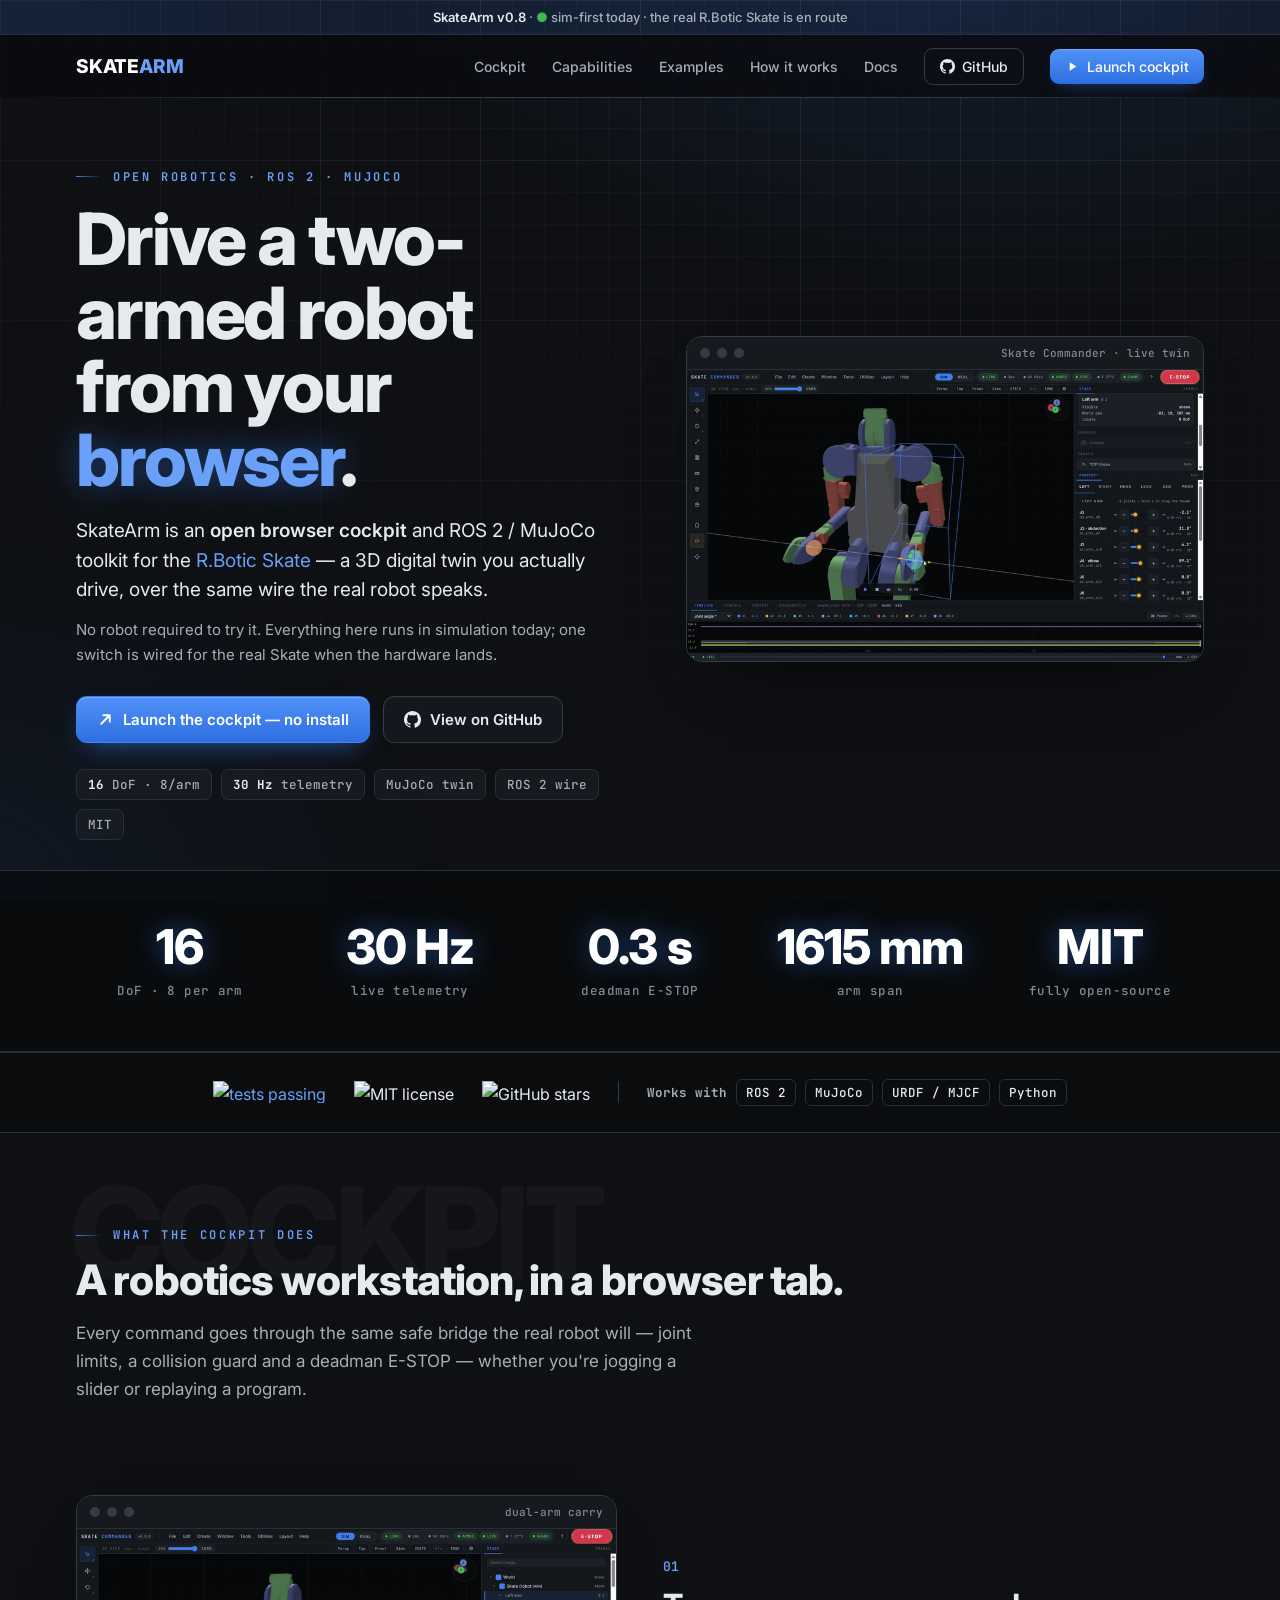
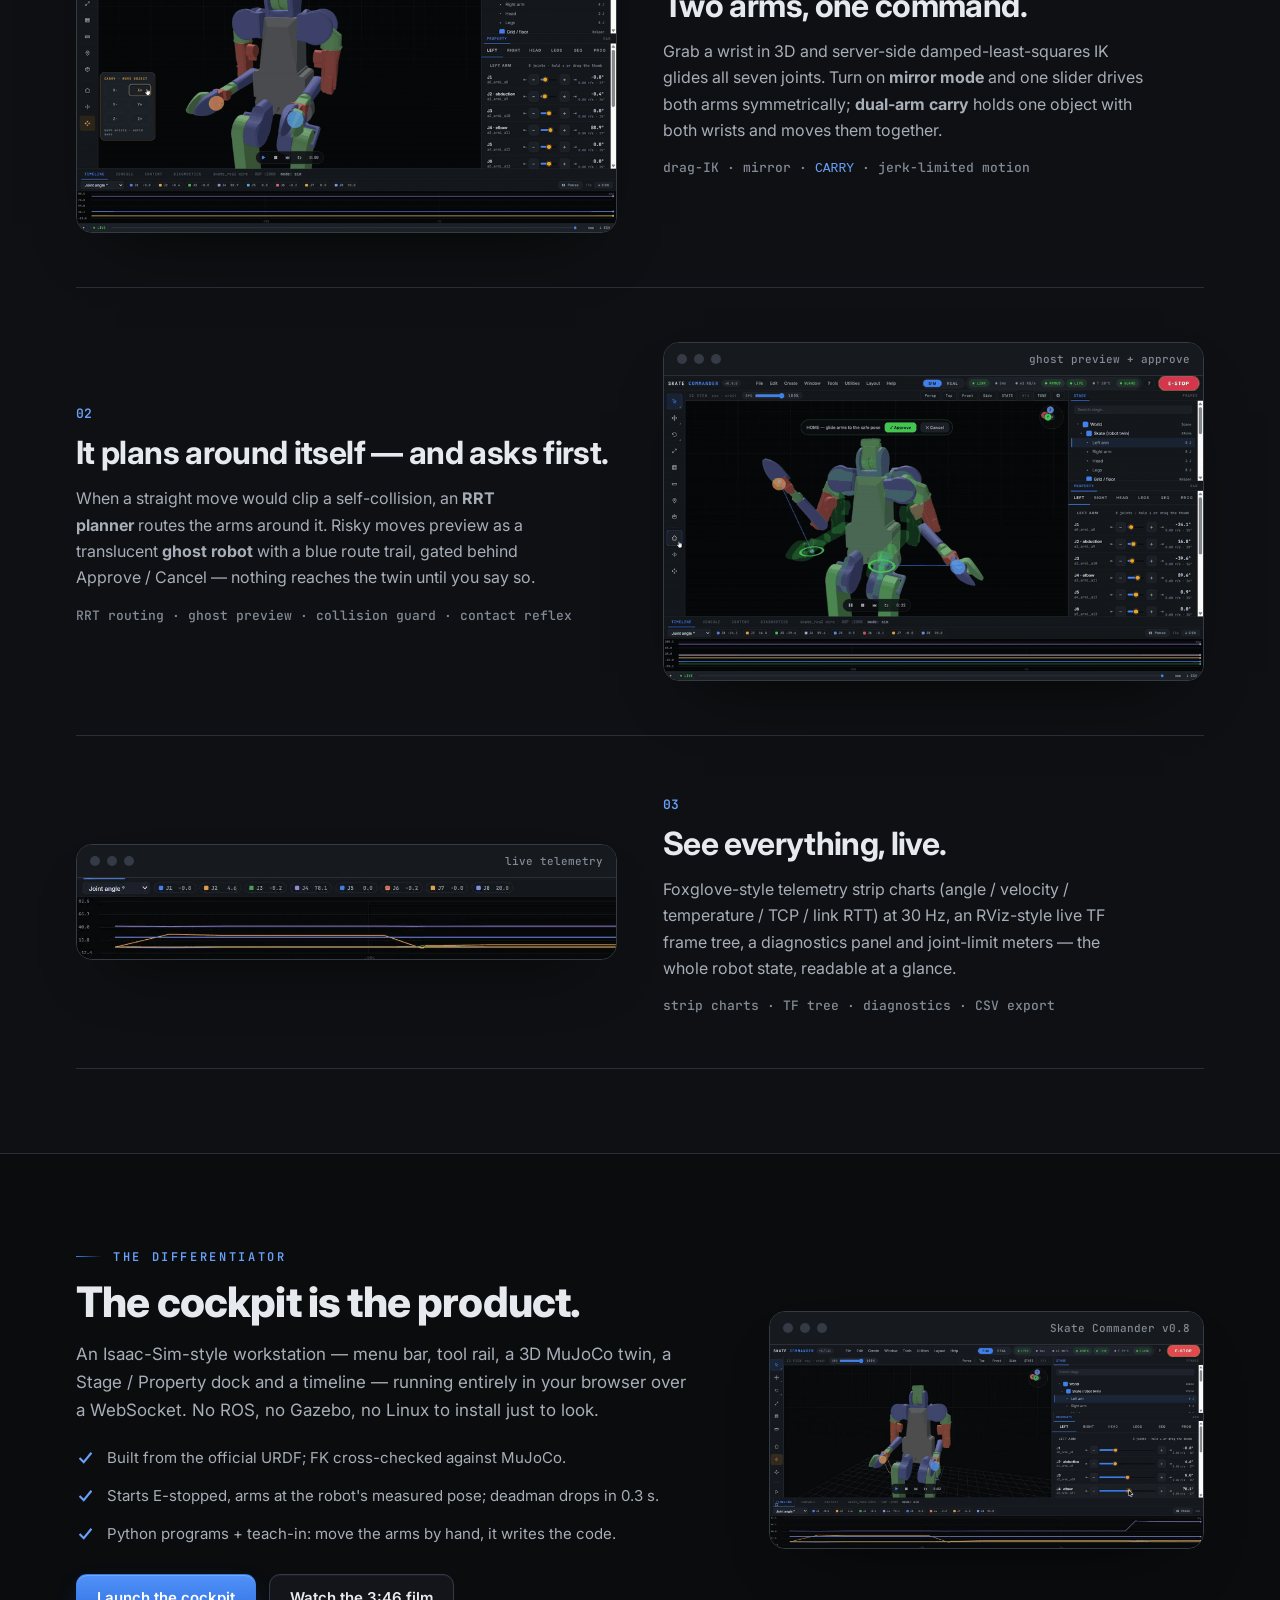
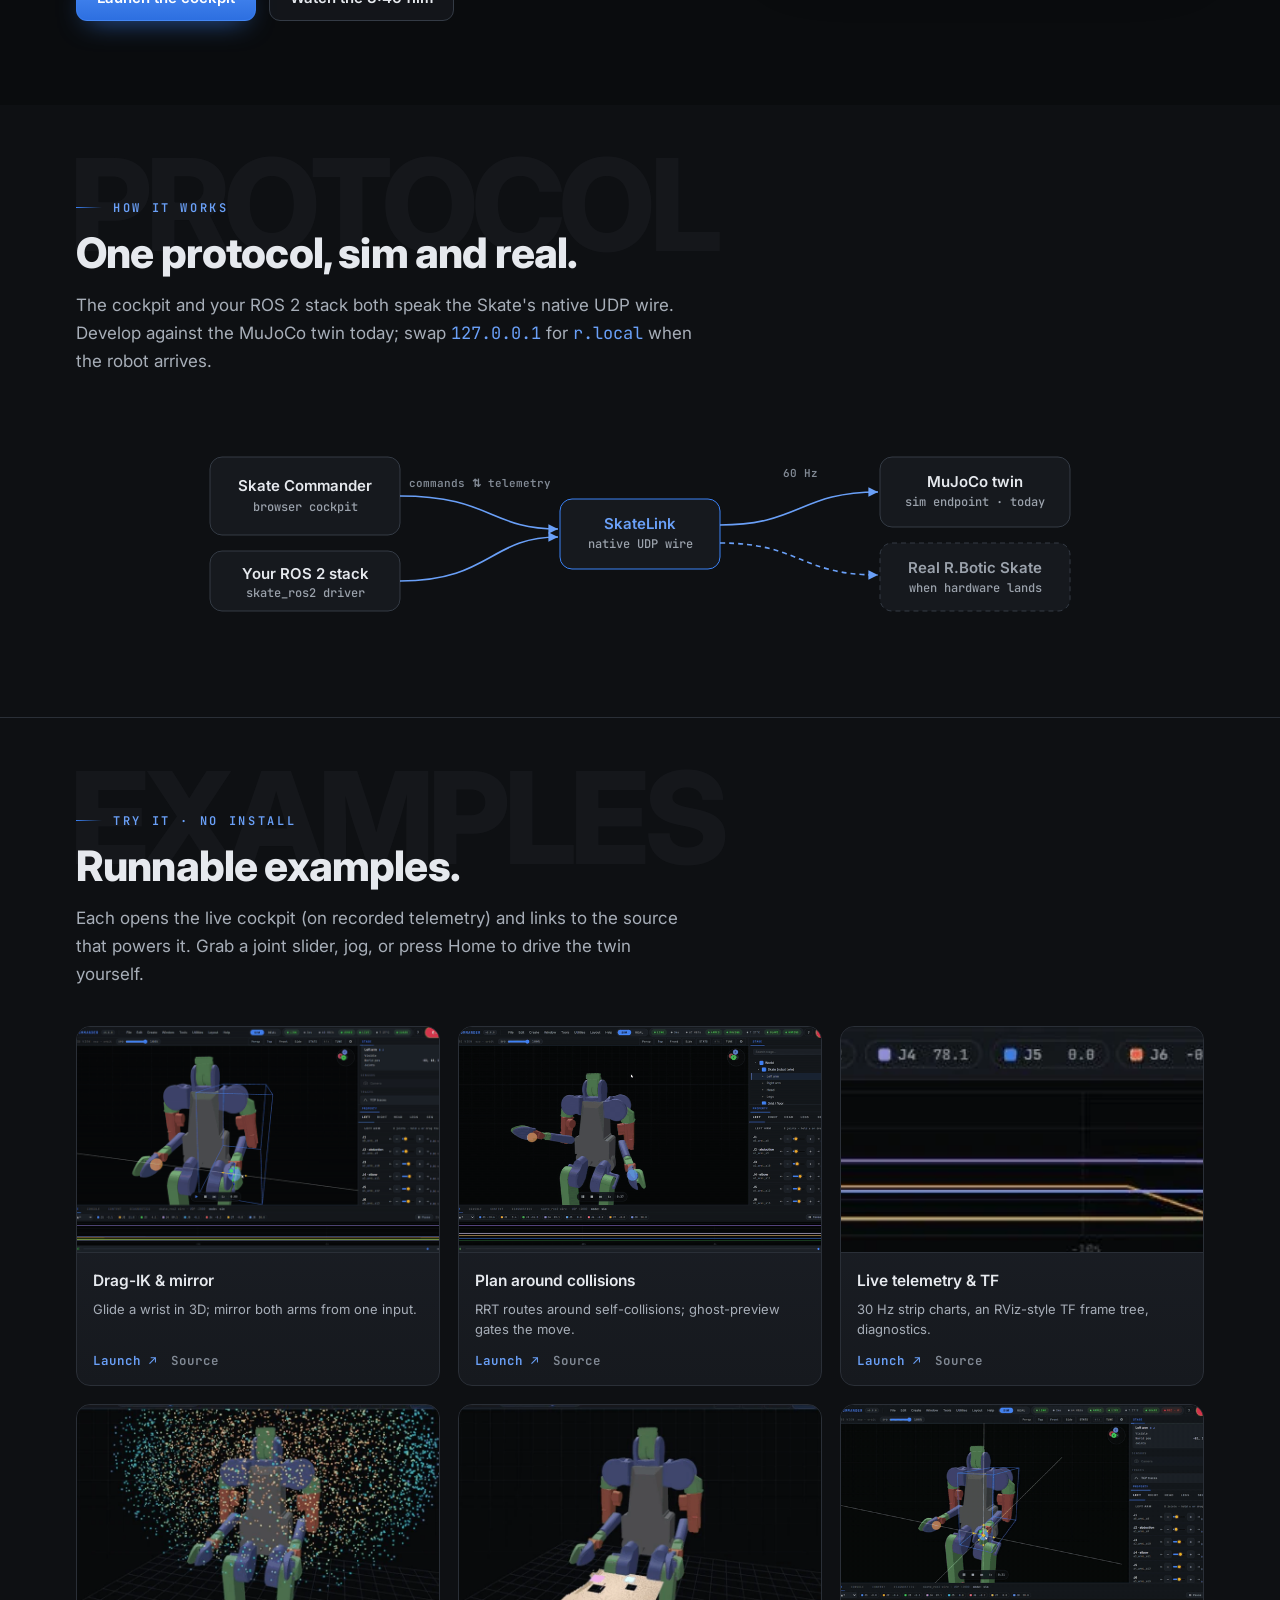
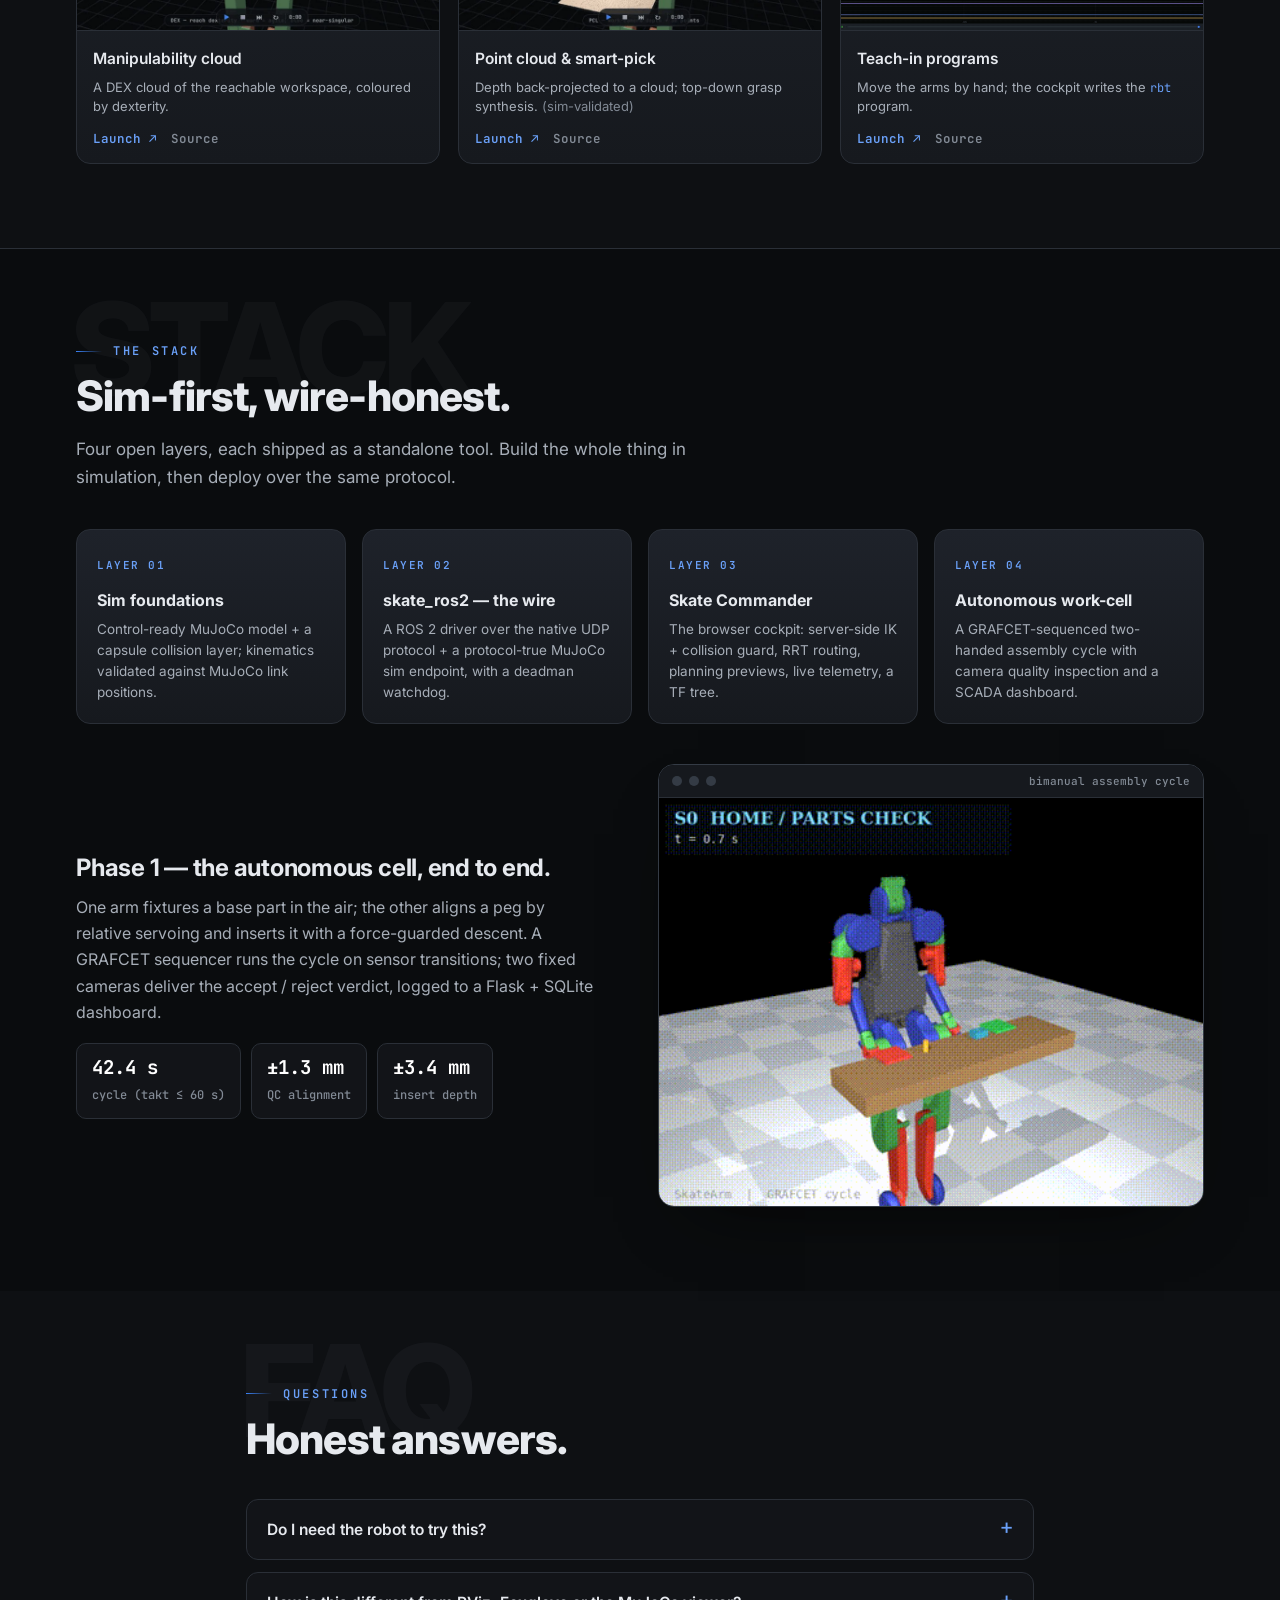
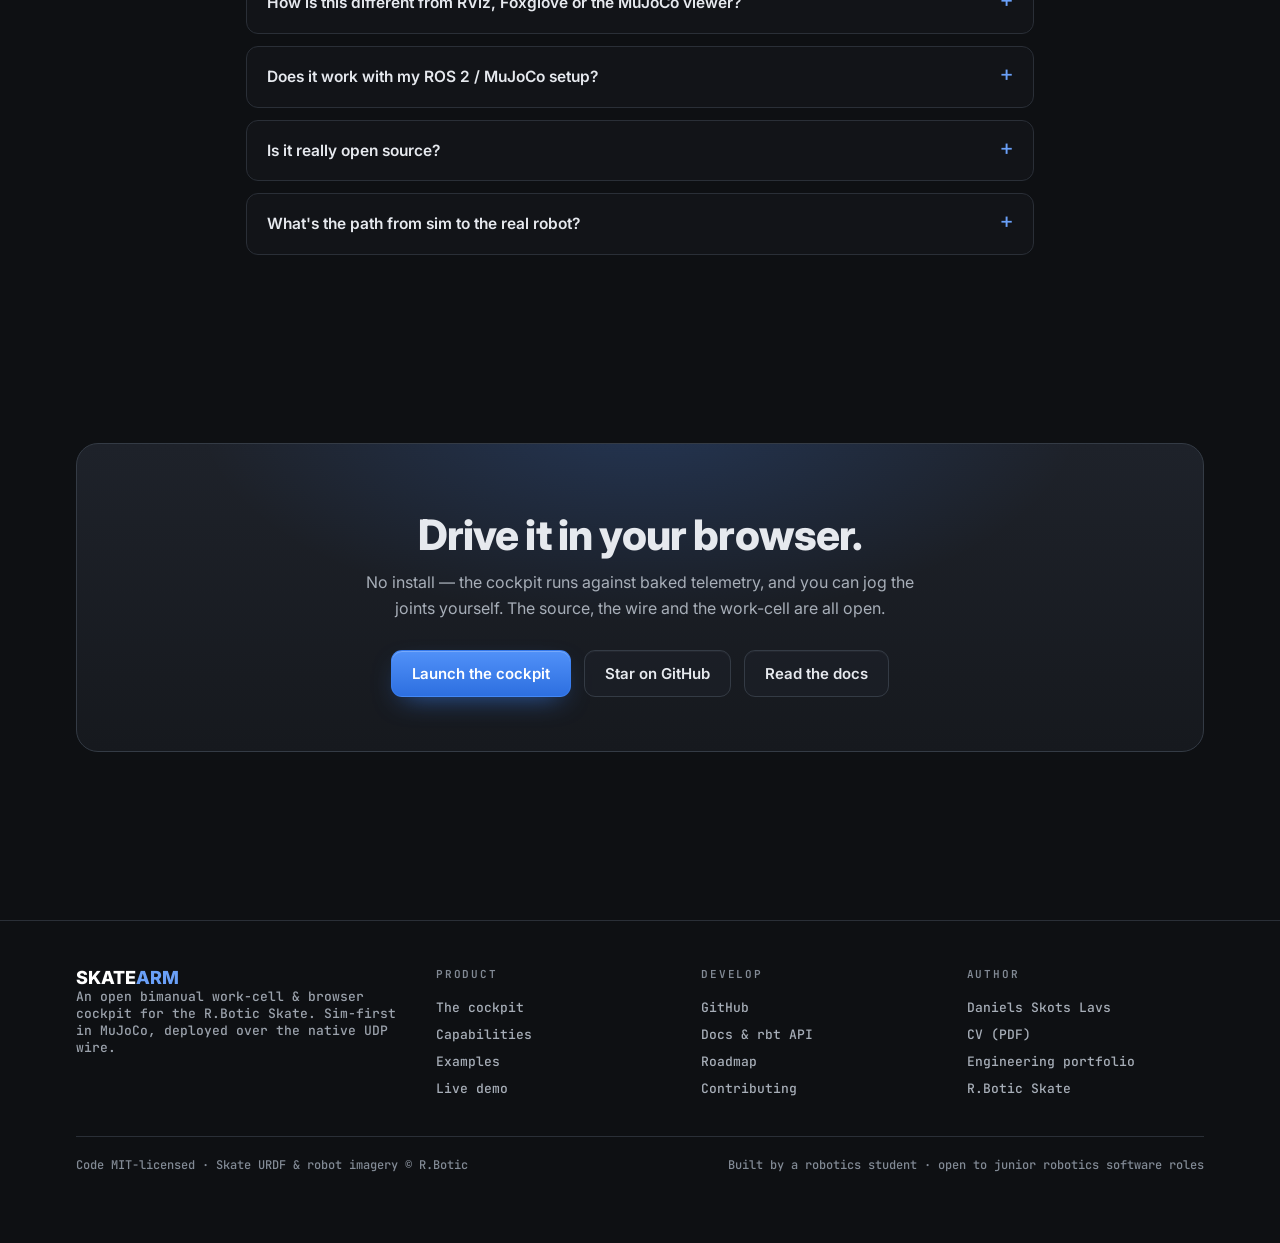
==== commit 17e59e60: "site: examples 'Plan around collisions' card uses cockpit routing gif Replaced the bare MuJoCo sim r" ====
--- a/docs/index.html
+++ b/docs/index.html
@@ -396,7 +396,7 @@
     </div>
     <div class="gal reveal">
       <article class="card"><div class="thumb"><img src="img/commander_mirror.gif" loading="lazy" alt="drag-IK and mirror"></div><div class="body"><h4>Drag-IK &amp; mirror</h4><p>Glide a wrist in 3D; mirror both arms from one input.</p><div class="links"><a class="run" href="https://raw.githack.com/dsl-robotics/skatearm/main/tools/skate_commander/preview.html" target="_blank" rel="noopener">Launch &#8599;</a><a class="src" href="https://github.com/dsl-robotics/skatearm/blob/main/tools/skate_commander/skate_commander/kinematics.py" target="_blank" rel="noopener">Source</a></div></div></article>
-      <article class="card"><div class="thumb"><img src="img/collision_demo.gif" loading="lazy" alt="self-collision demo: the hands meet and stop"></div><div class="body"><h4>Plan around collisions</h4><p>RRT routes around self-collisions; ghost-preview gates the move.</p><div class="links"><a class="run" href="https://raw.githack.com/dsl-robotics/skatearm/main/tools/skate_commander/preview.html" target="_blank" rel="noopener">Launch &#8599;</a><a class="src" href="https://github.com/dsl-robotics/skatearm/blob/main/tools/skate_commander/skate_commander/planner.py" target="_blank" rel="noopener">Source</a></div></div></article>
+      <article class="card"><div class="thumb"><img src="img/routing_demo.gif" loading="lazy" alt="The cockpit drives an arm along an RRT-planned path that routes around a self-collision"></div><div class="body"><h4>Plan around collisions</h4><p>RRT routes around self-collisions; ghost-preview gates the move.</p><div class="links"><a class="run" href="https://raw.githack.com/dsl-robotics/skatearm/main/tools/skate_commander/preview.html" target="_blank" rel="noopener">Launch &#8599;</a><a class="src" href="https://github.com/dsl-robotics/skatearm/blob/main/tools/skate_commander/skate_commander/planner.py" target="_blank" rel="noopener">Source</a></div></div></article>
       <article class="card"><div class="thumb"><img src="img/cockpit_plots.webp" loading="lazy" alt="telemetry"></div><div class="body"><h4>Live telemetry &amp; TF</h4><p>30 Hz strip charts, an RViz-style TF frame tree, diagnostics.</p><div class="links"><a class="run" href="https://raw.githack.com/dsl-robotics/skatearm/main/tools/skate_commander/preview.html" target="_blank" rel="noopener">Launch &#8599;</a><a class="src" href="https://github.com/dsl-robotics/skatearm/tree/main/tools/skate_commander" target="_blank" rel="noopener">Source</a></div></div></article>
       <article class="card"><div class="thumb"><img src="img/cockpit_dex.webp" loading="lazy" alt="manipulability cloud"></div><div class="body"><h4>Manipulability cloud</h4><p>A DEX cloud of the reachable workspace, coloured by dexterity.</p><div class="links"><a class="run" href="https://raw.githack.com/dsl-robotics/skatearm/main/tools/skate_commander/preview.html" target="_blank" rel="noopener">Launch &#8599;</a><a class="src" href="https://github.com/dsl-robotics/skatearm/blob/main/tools/skate_commander/skate_commander/kinematics.py" target="_blank" rel="noopener">Source</a></div></div></article>
       <article class="card"><div class="thumb"><img src="img/cockpit_pcl.webp" loading="lazy" alt="point cloud and grasp"></div><div class="body"><h4>Point cloud &amp; smart-pick</h4><p>Depth back-projected to a cloud; top-down grasp synthesis. <span style="color:var(--faint)">(sim-validated)</span></p><div class="links"><a class="run" href="https://raw.githack.com/dsl-robotics/skatearm/main/tools/skate_commander/preview.html" target="_blank" rel="noopener">Launch &#8599;</a><a class="src" href="https://github.com/dsl-robotics/skatearm/blob/main/tools/skate_commander/skate_commander/grasp.py" target="_blank" rel="noopener">Source</a></div></div></article>
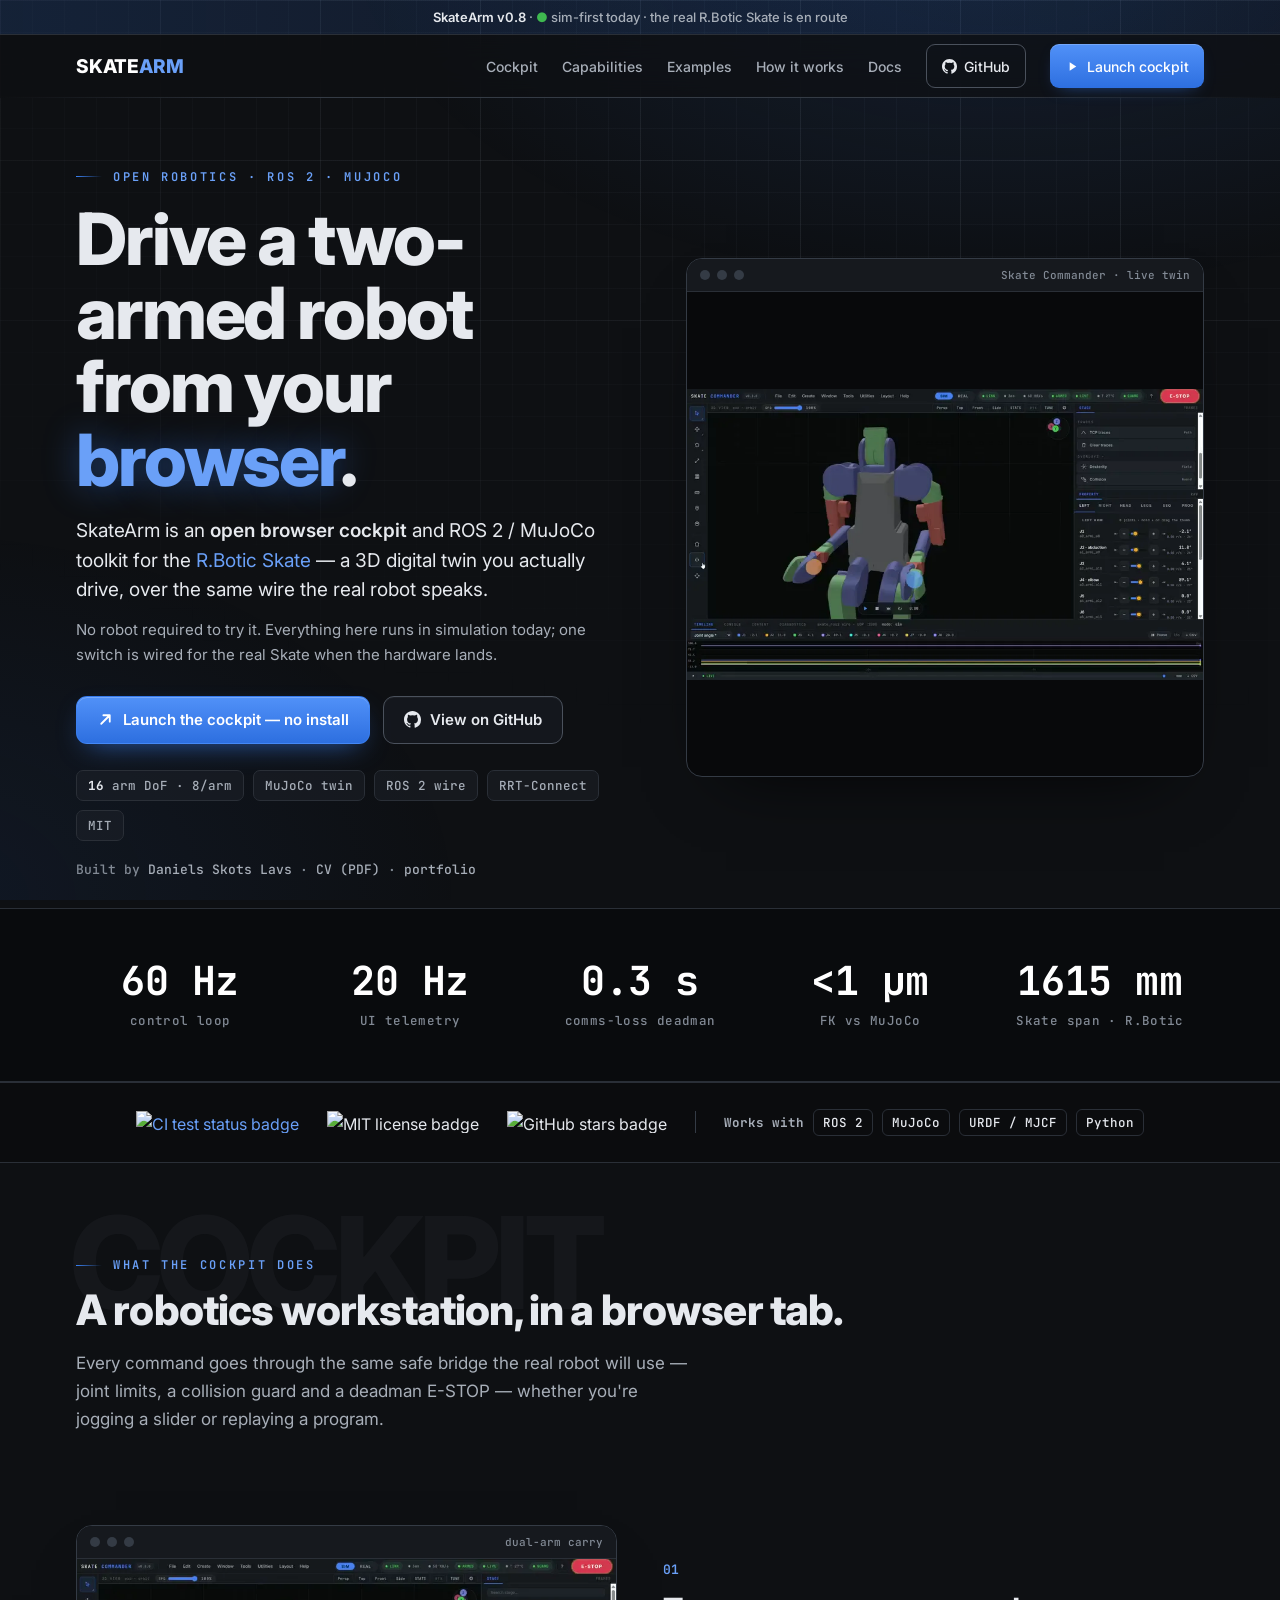
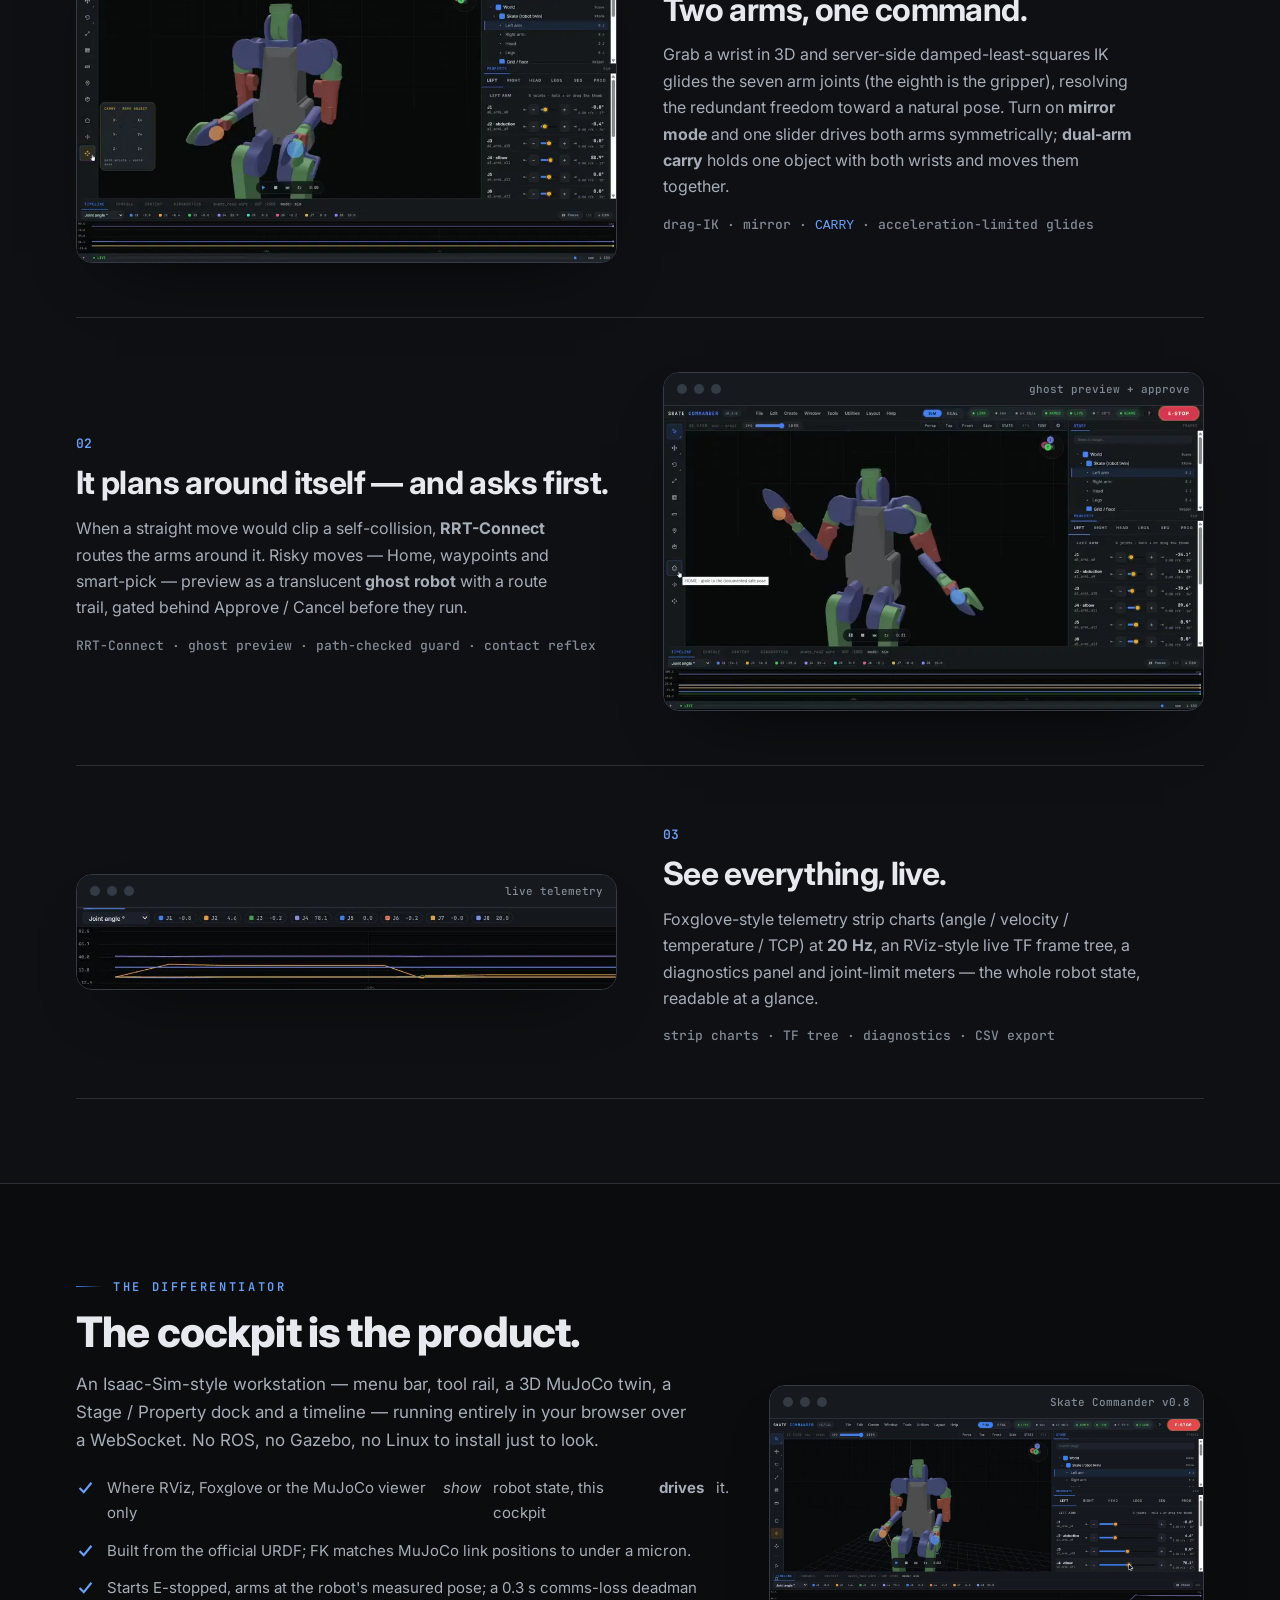
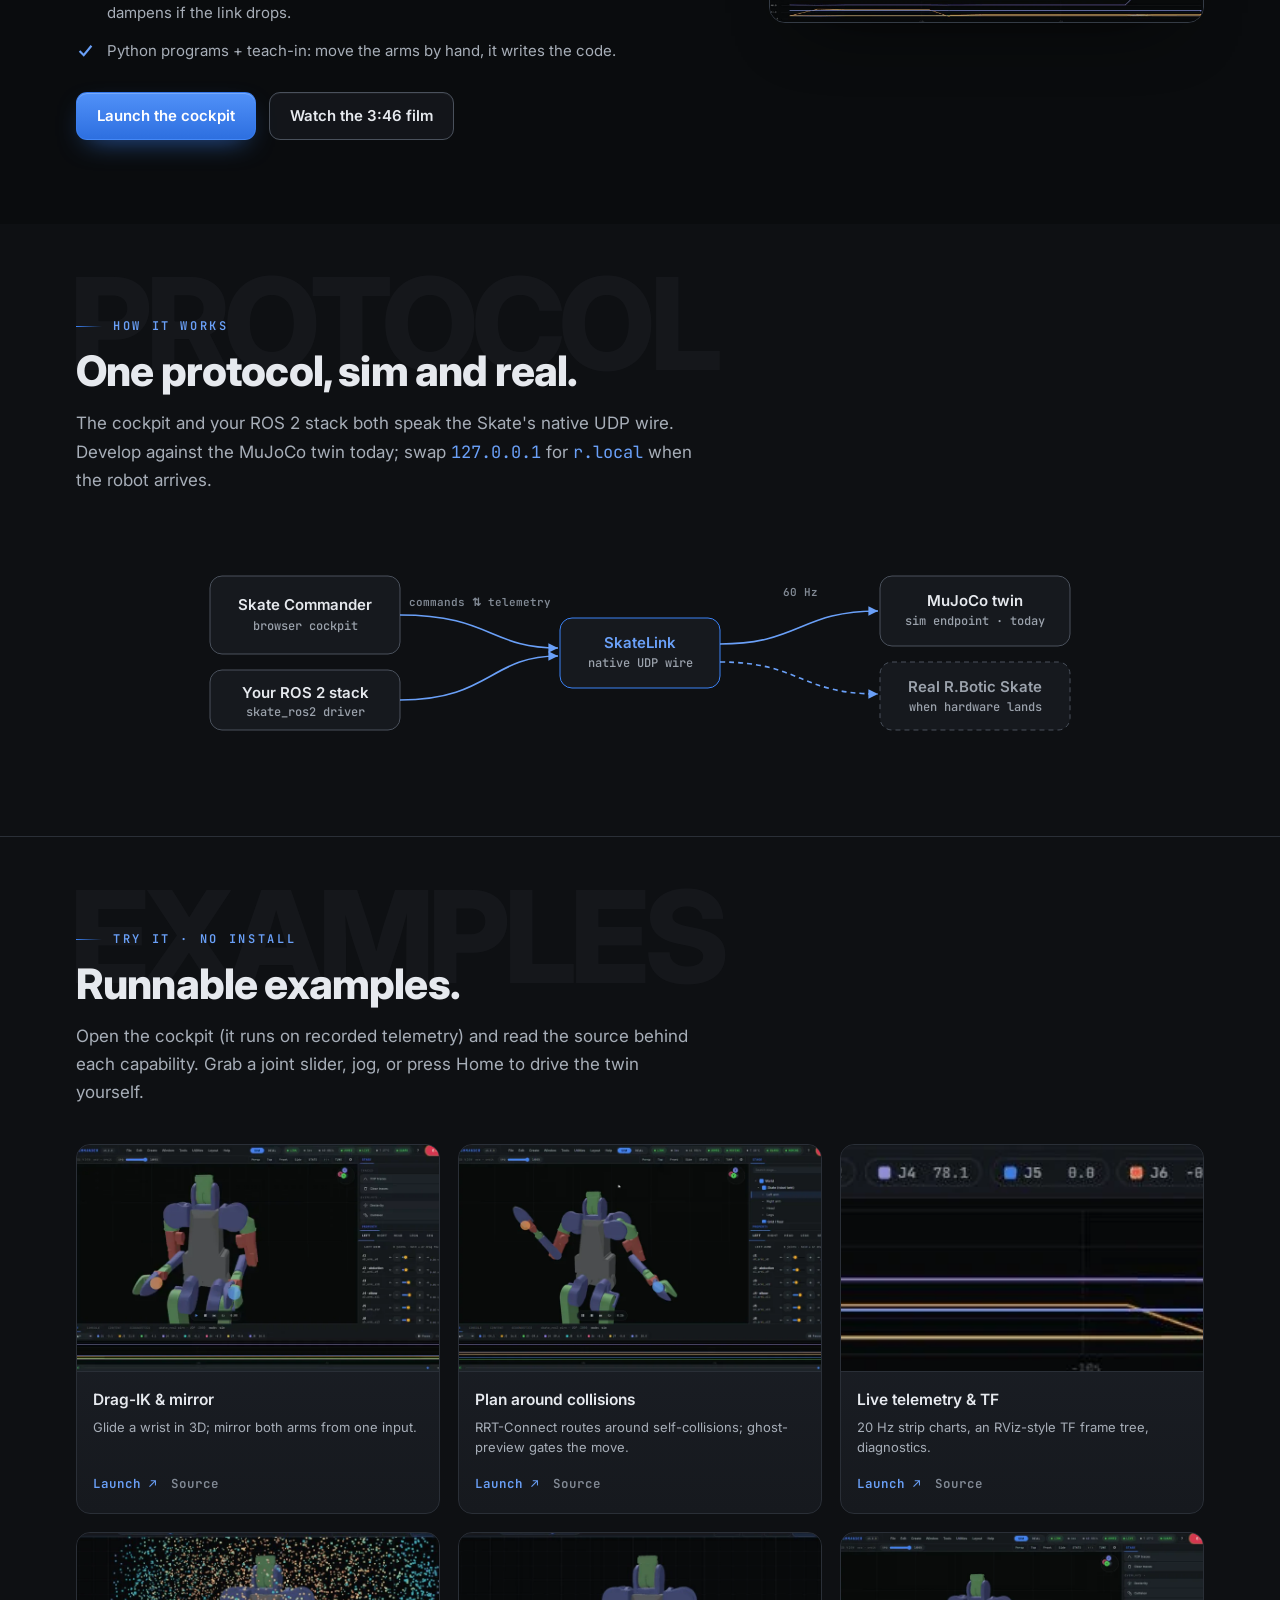
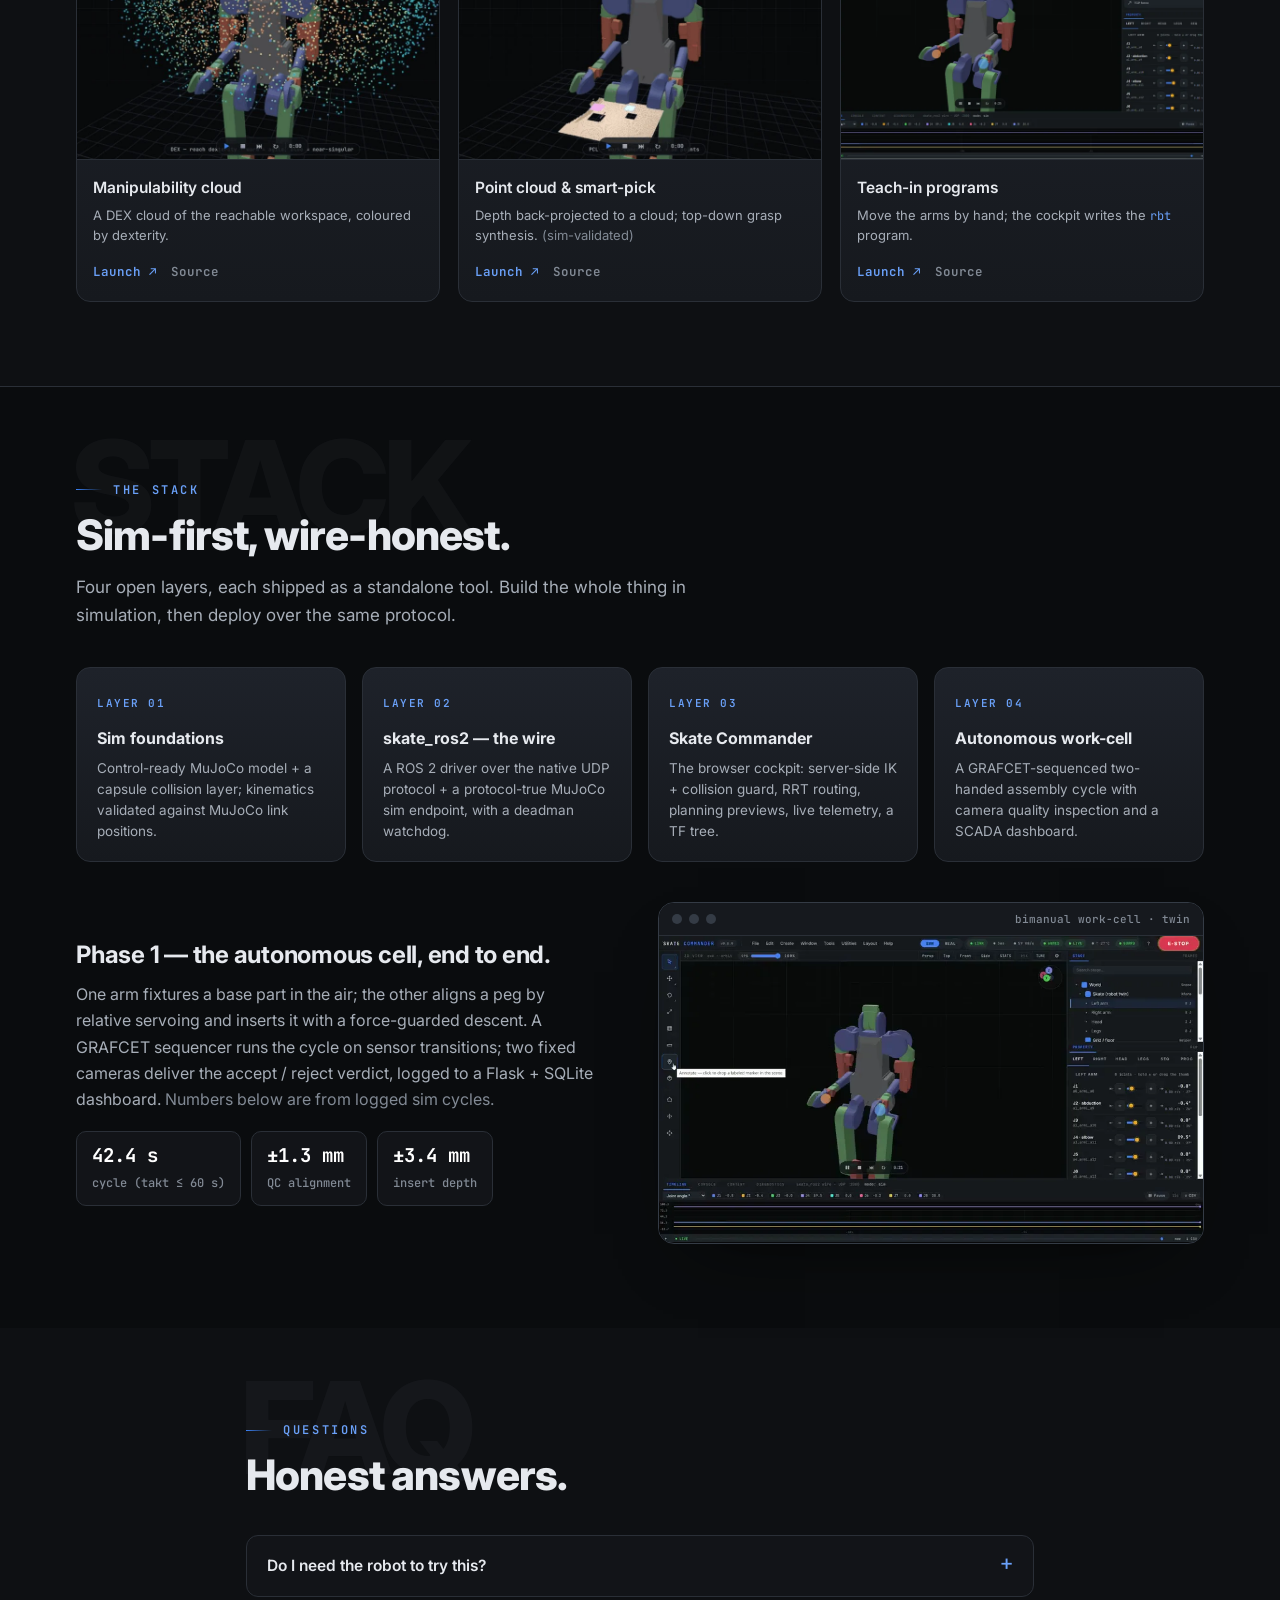
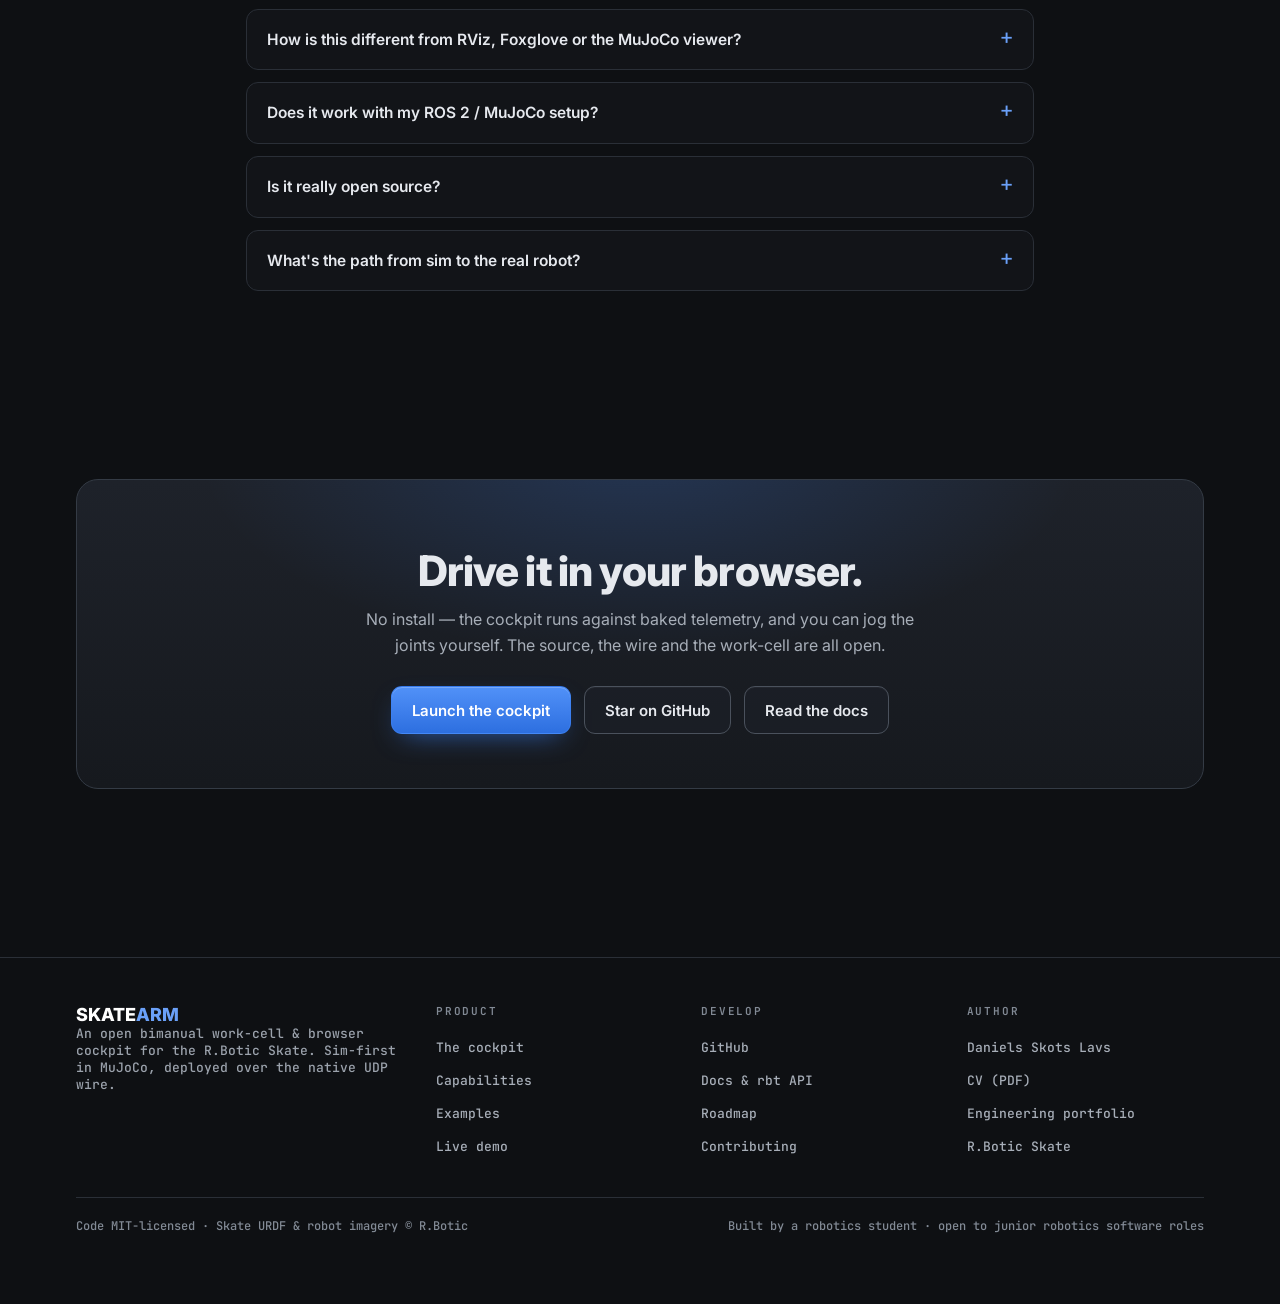
==== commit 125c34fa: "site: implement persona-review fixes (accuracy, media, a11y, conversion) Factual/honesty: telemetry " ====
--- a/docs/index.html
+++ b/docs/index.html
@@ -15,20 +15,23 @@
 <meta property="og:description" content="Open browser cockpit + ROS 2 / MuJoCo tooling for the R.Botic Skate. Digital twin, drag-IK, RRT routing, dual-arm carry, live telemetry. Sim-first.">
 <meta property="og:url" content="https://dsl-robotics.github.io/skatearm/">
 <meta property="og:image" content="https://dsl-robotics.github.io/skatearm/img/og_card.png">
+<meta property="og:image:width" content="1200">
+<meta property="og:image:height" content="630">
+<meta property="og:image:alt" content="SkateArm — drive a two-armed robot from your browser">
 <meta name="twitter:card" content="summary_large_image">
 <meta name="twitter:title" content="SkateArm — drive a two-armed robot from your browser">
 <meta name="twitter:image" content="https://dsl-robotics.github.io/skatearm/img/og_card.png">
-<meta name="theme-color" content="#0a0b0e">
+<meta name="theme-color" content="#0E1013">
 <link rel="preconnect" href="https://fonts.googleapis.com">
 <link rel="preconnect" href="https://fonts.gstatic.com" crossorigin>
 <link href="https://fonts.googleapis.com/css2?family=Inter:wght@400;500;600;700;800;900&family=JetBrains+Mono:wght@400;500;600&display=swap" rel="stylesheet">
 <script type="application/ld+json">
-{"@context":"https://schema.org","@type":"SoftwareApplication","name":"SkateArm — Skate Commander","applicationCategory":"DeveloperApplication","operatingSystem":"Web, Linux","offers":{"@type":"Offer","price":"0","priceCurrency":"USD"},"license":"https://opensource.org/licenses/MIT","codeRepository":"https://github.com/dsl-robotics/skatearm","url":"https://dsl-robotics.github.io/skatearm/","description":"Open browser cockpit and ROS 2 / MuJoCo tooling for the R.Botic Skate bimanual robot."}
+{"@context":"https://schema.org","@type":"SoftwareApplication","name":"SkateArm — Skate Commander","applicationCategory":"DeveloperApplication","operatingSystem":"Any","offers":{"@type":"Offer","price":"0","priceCurrency":"USD"},"license":"https://opensource.org/licenses/MIT","codeRepository":"https://github.com/dsl-robotics/skatearm","url":"https://dsl-robotics.github.io/skatearm/","author":{"@type":"Person","name":"Daniels Skots Lavs","url":"https://github.com/Lavs-Daniels-Skots-231RMC173"},"description":"Open browser cockpit and ROS 2 / MuJoCo tooling for the R.Botic Skate bimanual robot."}
 </script>
 <style>
   :root{
     --bg:#0E1013; --bg2:#08090B; --panel:#16191E; --panel2:#1E222A;
-    --line:#2A2F37; --line2:#343B45; --fg:#E6E9EE; --fg2:#A7AEB8; --dim:#9BA2AC; --faint:#828A95;
+    --line:#2A2F37; --line2:#343B45; --line3:#4A515C; --fg:#E6E9EE; --fg2:#A7AEB8; --dim:#9BA2AC; --faint:#828A95;
     --accent:#3B82F6; --accent-lt:#6AA0F8; --accent-dk:#2D6FE0; --amber:#F5A623; --ok:#3FB950;
     --grid:rgba(150,160,175,.045); --grid2:rgba(150,160,175,.08);
     --sans:"Inter","Segoe UI",system-ui,sans-serif;
@@ -37,7 +40,7 @@
   }
   *{margin:0;padding:0;box-sizing:border-box;}
   .skip{position:absolute;left:8px;top:8px;z-index:200;padding:8px 14px;border-radius:8px;
-    background:var(--accent);color:#fff;font:600 13px var(--sans);transform:translateY(-200%);transition:transform .15s var(--ease);}
+    background:var(--accent-dk);color:#fff;font:600 13px var(--sans);transform:translateY(-200%);transition:transform .15s var(--ease);}
   .skip:focus{transform:translateY(0);}
   html{scroll-behavior:smooth;}
   body{background:var(--bg);color:var(--fg);font:400 16px/1.65 var(--sans);-webkit-font-smoothing:antialiased;overflow-x:hidden;}
@@ -73,16 +76,16 @@
   .ribbon{background:linear-gradient(90deg,rgba(59,130,246,.16),rgba(59,130,246,.05));border-bottom:1px solid var(--line);
     font:500 13px var(--sans);color:var(--fg2);text-align:center;padding:9px 16px;}
   .ribbon b{color:var(--fg);font-weight:600;} .ribbon .dot{color:var(--ok);}
-  nav{position:sticky;top:0;z-index:50;backdrop-filter:blur(14px) saturate(1.2);background:rgba(10,11,14,.72);border-bottom:1px solid transparent;
+  nav{position:sticky;top:0;z-index:50;backdrop-filter:blur(14px) saturate(1.2);background:rgba(14,16,19,.72);border-bottom:1px solid transparent;
     border-image:linear-gradient(90deg,transparent,var(--line2) 25%,var(--line2) 75%,transparent) 1;}
   nav .wrap{display:flex;align-items:center;justify-content:space-between;min-height:62px;gap:16px;}
   .brand{font:800 19px var(--sans);letter-spacing:-.01em;color:#fff;}
   .brand i{color:var(--accent-lt);font-style:normal;}
-  .nav-links{display:flex;align-items:center;gap:26px;}
-  .nav-links a{font:500 14px var(--sans);color:var(--fg2);}
+  .nav-links{display:flex;align-items:center;gap:24px;}
+  .nav-links a{font:500 14px var(--sans);color:var(--fg2);display:inline-flex;align-items:center;min-height:44px;}
   .nav-links a:hover{color:#fff;}
-  .nav-cta{display:inline-flex;align-items:center;gap:7px;padding:9px 15px;border-radius:9px;font:600 13.5px var(--sans);}
-  .nav-cta.ghost{border:1px solid var(--line2);color:var(--fg);}
+  .nav-cta{display:inline-flex;align-items:center;gap:7px;padding:9px 15px;border-radius:9px;font:600 13.5px var(--sans);min-height:44px;}
+  .nav-cta.ghost{border:1px solid var(--line3);color:var(--fg);}
   .nav-cta.ghost:hover{border-color:var(--accent);background:rgba(59,130,246,.08);}
   .nav-cta.solid{background:linear-gradient(180deg,#5191F8,var(--accent-dk));color:#fff;
     box-shadow:0 6px 18px -10px rgba(59,130,246,.7),inset 0 1px 0 rgba(255,255,255,.2);}
@@ -94,23 +97,26 @@
   .hero{padding:60px 0 30px;}
   .hero-grid{display:grid;grid-template-columns:1.04fr .96fr;gap:48px;align-items:center;}
   .hero h1{font:800 clamp(40px,6.4vw,72px)/1.02 var(--sans);letter-spacing:-.03em;margin:18px 0 0;}
-  .hero h1 i{color:var(--accent-lt);font-style:normal;text-shadow:0 0 34px rgba(59,130,246,.45);}
+  .hero h1 i{color:var(--accent-lt);font-style:normal;text-shadow:0 0 34px rgba(59,130,246,.4);}
   .hero .def{color:var(--fg);font-size:19px;line-height:1.55;margin:20px 0 0;max-width:540px;}
   .hero .def b{font-weight:600;}
   .hero .sub{color:var(--fg2);font-size:15px;margin:14px 0 0;max-width:520px;}
   .ctas{display:flex;flex-wrap:wrap;gap:13px;margin-top:28px;}
-  .btn{display:inline-flex;align-items:center;gap:9px;padding:13px 20px;border-radius:11px;font:600 15px var(--sans);transition:all .16s var(--ease);}
+  .btn{display:inline-flex;align-items:center;gap:9px;padding:13px 20px;border-radius:11px;font:600 15px var(--sans);transition:all .16s var(--ease);min-height:48px;}
   .btn svg{width:17px;height:17px;}
   .btn.primary{background:linear-gradient(180deg,#5191F8,var(--accent-dk));color:#fff;border:1px solid rgba(59,130,246,.55);
     box-shadow:0 10px 28px -12px rgba(59,130,246,.75),inset 0 1px 0 rgba(255,255,255,.22);}
   .btn.primary:hover{background:linear-gradient(180deg,#5C99FB,var(--accent));color:#fff;transform:translateY(-2px);
     box-shadow:0 16px 36px -12px rgba(59,130,246,.85),inset 0 1px 0 rgba(255,255,255,.26);}
-  .btn.ghost{border:1px solid var(--line2);color:var(--fg);background:rgba(30,34,42,.45);
+  .btn.ghost{border:1px solid var(--line3);color:var(--fg);background:rgba(30,34,42,.45);
     box-shadow:inset 0 1px 0 rgba(255,255,255,.04);}
   .btn.ghost:hover{border-color:var(--accent);background:rgba(59,130,246,.1);color:#fff;transform:translateY(-2px);}
   .specstrip{display:flex;flex-wrap:wrap;gap:9px;margin-top:26px;}
   .chip{font:500 12.5px var(--mono);color:var(--fg2);border:1px solid var(--line);border-radius:7px;padding:6px 11px;background:rgba(30,34,42,.5);}
   .chip b{color:var(--fg);}
+  .byline{margin-top:20px;font:500 13px var(--mono);color:var(--faint);}
+  .byline a{color:var(--fg2);}
+  .byline a:hover{color:#fff;}
   .frame{position:relative;border:1px solid var(--line2);border-radius:16px;overflow:hidden;background:var(--bg2);box-shadow:0 30px 70px -40px rgba(0,0,0,.9);}
   .frame .bar{display:flex;align-items:center;gap:7px;padding:9px 13px;border-bottom:1px solid var(--line);background:var(--panel);}
   .frame .bar i{width:10px;height:10px;border-radius:50%;background:var(--line2);display:inline-block;}
@@ -127,10 +133,10 @@
   .interop b{color:var(--fg2);}
   .interop span{color:var(--fg);border:1px solid var(--line);border-radius:6px;padding:4px 9px;}
 
-  /* stat band (openarm-style big glowing numbers) */
+  /* stat band (flat, mono numerics) */
   .stats{border-top:1px solid var(--line);border-bottom:1px solid var(--line);padding:52px 0;background:rgba(8,9,11,.6);}
   .statgrid{display:grid;grid-template-columns:repeat(5,1fr);gap:22px;text-align:center;}
-  .statgrid b{display:block;font:800 clamp(30px,4.2vw,48px)/1 var(--sans);letter-spacing:-.02em;color:#fff;text-shadow:0 0 26px rgba(59,130,246,.5);}
+  .statgrid b{display:block;font:700 clamp(26px,3.6vw,40px)/1 var(--mono);font-variant-numeric:tabular-nums;letter-spacing:-.01em;color:#fff;}
   .statgrid span{display:block;margin-top:11px;font:500 12.5px var(--mono);color:var(--faint);letter-spacing:.03em;}
   @media(max-width:760px){.statgrid{grid-template-columns:repeat(2,1fr);gap:30px 18px;}}
 
@@ -153,6 +159,8 @@
 
   /* how it works diagram */
   .how svg{width:100%;height:auto;max-width:900px;margin:8px auto 0;display:block;}
+  @media(max-width:720px){.how .diagram{overflow-x:auto;-webkit-overflow-scrolling:touch;border:1px solid var(--line);border-radius:12px;}
+    .how svg{min-width:580px;margin:0;}}
 
   /* examples gallery */
   .gal{display:grid;grid-template-columns:repeat(3,1fr);gap:18px;}
@@ -164,6 +172,7 @@
   .card h4{font-size:15.5px;font-weight:600;}
   .card p{color:var(--fg2);font-size:13px;line-height:1.5;margin:6px 0 0;flex:1;}
   .card .links{display:flex;gap:14px;margin-top:13px;font:600 12.5px var(--mono);}
+  .card .links a{padding:5px 0;}
   .card .links a.run{color:var(--accent-lt);} .card .links a.src{color:var(--faint);}
   @media(max-width:820px){.gal{grid-template-columns:1fr 1fr;}}
   @media(max-width:560px){.gal{grid-template-columns:1fr;}}
@@ -179,7 +188,7 @@
   .cell{display:grid;grid-template-columns:1fr 1fr;gap:36px;align-items:center;margin-top:40px;}
   .cell .nums{display:flex;flex-wrap:wrap;gap:10px;margin-top:18px;}
   .cell .nums div{border:1px solid var(--line);border-radius:10px;padding:11px 15px;background:rgba(30,34,42,.4);}
-  .cell .nums b{display:block;font:700 19px var(--mono);color:#fff;}
+  .cell .nums b{display:block;font:700 19px var(--mono);font-variant-numeric:tabular-nums;color:#fff;}
   .cell .nums span{font:500 12px var(--mono);color:var(--faint);}
   @media(max-width:820px){.cell{grid-template-columns:1fr;}}
 
@@ -187,6 +196,7 @@
   .faq details{border:1px solid var(--line);border-radius:12px;margin-bottom:12px;background:rgba(22,25,30,.5);overflow:hidden;}
   .faq summary{padding:17px 20px;font-weight:600;cursor:pointer;list-style:none;display:flex;justify-content:space-between;gap:16px;font-size:15.5px;}
   .faq summary::-webkit-details-marker{display:none;}
+  .faq summary:focus-visible{outline:2px solid var(--accent-lt);outline-offset:-3px;border-radius:8px;}
   .faq summary::after{content:"+";color:var(--accent-lt);font:400 22px var(--mono);line-height:1;}
   .faq details[open] summary::after{content:"\2013";}
   .faq .ans{padding:0 20px 18px;color:var(--fg2);font-size:14.5px;line-height:1.65;}
@@ -202,7 +212,7 @@
   footer{padding:46px 0 70px;color:var(--dim);font:500 13px var(--mono);border-top:1px solid var(--line);margin-top:84px;}
   .fcols{display:grid;grid-template-columns:1.4fr 1fr 1fr 1fr;gap:28px;margin-bottom:34px;}
   .fcols h5{font:600 11px var(--mono);letter-spacing:.16em;text-transform:uppercase;color:var(--faint);margin-bottom:13px;}
-  .fcols a{display:block;color:var(--fg2);padding:5px 0;font-size:13px;}
+  .fcols a{display:block;color:var(--fg2);padding:8px 0;font-size:13px;}
   .fcols a:hover{color:#fff;}
   .fbrand{font:800 18px var(--sans);color:#fff;}
   .fbrand i{color:var(--accent-lt);font-style:normal;}
@@ -247,17 +257,18 @@
         <a class="btn ghost" href="https://github.com/dsl-robotics/skatearm" target="_blank" rel="noopener"><svg viewBox="0 0 16 16" fill="currentColor" aria-hidden="true"><path d="M8 0C3.58 0 0 3.58 0 8c0 3.54 2.29 6.53 5.47 7.59.4.07.55-.17.55-.38 0-.19-.01-.7-.01-1.36-2.01.37-2.53-.49-2.69-.94-.09-.23-.48-.94-.82-1.13-.28-.15-.68-.52-.01-.53.63-.01 1.08.58 1.23.82.72 1.21 1.87.87 2.33.66.07-.52.28-.87.51-1.07-1.78-.2-3.64-.89-3.64-3.95 0-.87.31-1.59.82-2.15-.08-.2-.36-1.02.08-2.12 0 0 .67-.21 2.2.82a7.6 7.6 0 014 0c1.53-1.04 2.2-.82 2.2-.82.44 1.1.16 1.92.08 2.12.51.56.82 1.27.82 2.15 0 3.07-1.87 3.75-3.65 3.95.29.25.54.73.54 1.48 0 1.07-.01 1.93-.01 2.2 0 .21.15.46.55.38A8.01 8.01 0 0016 8c0-4.42-3.58-8-8-8z"/></svg>View on GitHub</a>
       </div>
       <div class="specstrip">
-        <span class="chip"><b>16</b> DoF &middot; 8/arm</span>
-        <span class="chip"><b>30&nbsp;Hz</b> telemetry</span>
+        <span class="chip"><b>16</b> arm DoF &middot; 8/arm</span>
         <span class="chip">MuJoCo twin</span>
         <span class="chip">ROS 2 wire</span>
+        <span class="chip">RRT-Connect</span>
         <span class="chip">MIT</span>
       </div>
+      <p class="byline">Built by <a href="https://github.com/Lavs-Daniels-Skots-231RMC173" target="_blank" rel="noopener">Daniels&nbsp;Skots&nbsp;Lavs</a> &middot; <a href="Daniels_Skots_Lavs_CV_EN.pdf" target="_blank" rel="noopener">CV&nbsp;(PDF)</a> &middot; <a href="https://github.com/Lavs-Daniels-Skots-231RMC173/engineering-portfolio" target="_blank" rel="noopener">portfolio</a></p>
     </div>
     <div class="reveal">
       <div class="frame">
         <div class="bar"><i></i><i></i><i></i><span class="tag">Skate Commander &middot; live twin</span></div>
-        <img src="img/commander_mirror.gif" width="860" alt="The Skate Commander cockpit: drag-IK and mirror-mode move both arms while live telemetry plots track the motion">
+        <video autoplay loop muted playsinline preload="auto" poster="img/commander_mirror_poster.webp" width="860" height="484" aria-label="The Skate Commander cockpit: drag-IK and mirror mode move both arms while live telemetry plots track the motion"><source src="img/commander_mirror.mp4" type="video/mp4"></video>
       </div>
     </div>
   </div>
@@ -265,19 +276,19 @@
 
 <section class="stats reveal">
   <div class="wrap statgrid">
-    <div><b>16</b><span>DoF &middot; 8 per arm</span></div>
-    <div><b>30 Hz</b><span>live telemetry</span></div>
-    <div><b>0.3 s</b><span>deadman E-STOP</span></div>
-    <div><b>1615 mm</b><span>arm span</span></div>
-    <div><b>MIT</b><span>fully open-source</span></div>
+    <div><b>60 Hz</b><span>control loop</span></div>
+    <div><b>20 Hz</b><span>UI telemetry</span></div>
+    <div><b>0.3 s</b><span>comms-loss deadman</span></div>
+    <div><b>&lt;1 &micro;m</b><span>FK vs MuJoCo</span></div>
+    <div><b>1615 mm</b><span>Skate span &middot; R.Botic</span></div>
   </div>
 </section>
 
 <section class="trust reveal">
   <div class="wrap">
-    <a href="https://github.com/dsl-robotics/skatearm/actions/workflows/tests.yml" target="_blank" rel="noopener"><img class="badge" src="https://github.com/dsl-robotics/skatearm/actions/workflows/tests.yml/badge.svg" alt="tests passing"></a>
-    <img class="badge" src="https://img.shields.io/badge/license-MIT-3FB950?style=flat" alt="MIT license">
-    <img class="badge" src="https://img.shields.io/github/stars/dsl-robotics/skatearm?style=flat&color=3B82F6" alt="GitHub stars">
+    <a href="https://github.com/dsl-robotics/skatearm/actions/workflows/tests.yml" target="_blank" rel="noopener"><img class="badge" src="https://github.com/dsl-robotics/skatearm/actions/workflows/tests.yml/badge.svg" alt="CI test status badge"></a>
+    <img class="badge" src="https://img.shields.io/badge/license-MIT-3FB950?style=flat" alt="MIT license badge">
+    <img class="badge" src="https://img.shields.io/github/stars/dsl-robotics/skatearm?style=flat&color=3B82F6" alt="GitHub stars badge">
     <span class="sep"></span>
     <span class="interop"><b>Works with</b> <span>ROS 2</span> <span>MuJoCo</span> <span>URDF / MJCF</span> <span>Python</span></span>
   </div>
@@ -289,34 +300,34 @@
       <span class="wm" aria-hidden="true">COCKPIT</span>
       <span class="eyebrow">What the cockpit does</span>
       <h2>A robotics workstation, in a browser tab.</h2>
-      <p class="lead">Every command goes through the same safe bridge the real robot will &mdash; joint limits, a collision guard and a deadman E-STOP &mdash; whether you're jogging a slider or replaying a program.</p>
+      <p class="lead">Every command goes through the same safe bridge the real robot will use &mdash; joint limits, a collision guard and a deadman E-STOP &mdash; whether you're jogging a slider or replaying a program.</p>
     </div>
 
     <div class="panel reveal">
       <div class="ptext">
         <span class="num">01</span>
         <h3>Two arms, one command.</h3>
-        <p>Grab a wrist in 3D and server-side damped-least-squares IK glides all seven joints. Turn on <b>mirror mode</b> and one slider drives both arms symmetrically; <b>dual-arm carry</b> holds one object with both wrists and moves them together.</p>
-        <div class="pmeta">drag-IK &middot; mirror &middot; <code>CARRY</code> &middot; jerk-limited motion</div>
-      </div>
-      <div class="frame"><div class="bar"><i></i><i></i><i></i><span class="tag">dual-arm carry</span></div><img src="img/carry_demo.gif" loading="lazy" alt="Dual-arm carry: both wrists hold one object and move it together via an X/Y/Z pad"></div>
+        <p>Grab a wrist in 3D and server-side damped-least-squares IK glides the seven arm joints (the eighth is the gripper), resolving the redundant freedom toward a natural pose. Turn on <b>mirror mode</b> and one slider drives both arms symmetrically; <b>dual-arm carry</b> holds one object with both wrists and moves them together.</p>
+        <div class="pmeta">drag-IK &middot; mirror &middot; <code>CARRY</code> &middot; acceleration-limited glides</div>
+      </div>
+      <div class="frame"><div class="bar"><i></i><i></i><i></i><span class="tag">dual-arm carry</span></div><video autoplay loop muted playsinline preload="none" poster="img/carry_demo_poster.webp" aria-label="Dual-arm carry: both wrists hold one object and move it together via an X/Y/Z pad"><source src="img/carry_demo.mp4" type="video/mp4"></video></div>
     </div>
 
     <div class="panel reveal">
       <div class="ptext">
         <span class="num">02</span>
         <h3>It plans around itself &mdash; and asks first.</h3>
-        <p>When a straight move would clip a self-collision, an <b>RRT planner</b> routes the arms around it. Risky moves preview as a translucent <b>ghost robot</b> with a blue route trail, gated behind Approve / Cancel &mdash; nothing reaches the twin until you say so.</p>
-        <div class="pmeta">RRT routing &middot; ghost preview &middot; collision guard &middot; contact reflex</div>
-      </div>
-      <div class="frame"><div class="bar"><i></i><i></i><i></i><span class="tag">ghost preview + approve</span></div><img src="img/planning_demo.gif" loading="lazy" alt="A HOME move previews as a translucent green ghost robot behind an Approve / Cancel gate before it runs"></div>
+        <p>When a straight move would clip a self-collision, <b>RRT-Connect</b> routes the arms around it. Risky moves &mdash; Home, waypoints and smart-pick &mdash; preview as a translucent <b>ghost robot</b> with a route trail, gated behind Approve / Cancel before they run.</p>
+        <div class="pmeta">RRT-Connect &middot; ghost preview &middot; path-checked guard &middot; contact reflex</div>
+      </div>
+      <div class="frame"><div class="bar"><i></i><i></i><i></i><span class="tag">ghost preview + approve</span></div><video autoplay loop muted playsinline preload="none" poster="img/planning_demo_poster.webp" aria-label="A HOME move previews as a translucent green ghost robot behind an Approve / Cancel gate before it runs"><source src="img/planning_demo.mp4" type="video/mp4"></video></div>
     </div>
 
     <div class="panel reveal">
       <div class="ptext">
         <span class="num">03</span>
         <h3>See everything, live.</h3>
-        <p>Foxglove-style telemetry strip charts (angle / velocity / temperature / TCP / link RTT) at 30&nbsp;Hz, an RViz-style live TF frame tree, a diagnostics panel and joint-limit meters &mdash; the whole robot state, readable at a glance.</p>
+        <p>Foxglove-style telemetry strip charts (angle / velocity / temperature / TCP) at <b>20&nbsp;Hz</b>, an RViz-style live TF frame tree, a diagnostics panel and joint-limit meters &mdash; the whole robot state, readable at a glance.</p>
         <div class="pmeta">strip charts &middot; TF tree &middot; diagnostics &middot; CSV export</div>
       </div>
       <div class="frame"><div class="bar"><i></i><i></i><i></i><span class="tag">live telemetry</span></div><img src="img/cockpit_plots.webp" loading="lazy" alt="Live telemetry strip charts under the 3D view"></div>
@@ -331,13 +342,14 @@
       <h2 style="margin-top:14px;">The cockpit is the product.</h2>
       <p class="lead">An Isaac-Sim-style workstation &mdash; menu bar, tool rail, a 3D MuJoCo twin, a Stage / Property dock and a timeline &mdash; running entirely in your browser over a WebSocket. No ROS, no Gazebo, no Linux to install just to look.</p>
       <ul class="pts">
-        <li><svg viewBox="0 0 16 16" fill="none" stroke="currentColor" stroke-width="1.8"><path d="M3 8.5 6.5 12 13 4"/></svg>Built from the official URDF; FK cross-checked against MuJoCo.</li>
-        <li><svg viewBox="0 0 16 16" fill="none" stroke="currentColor" stroke-width="1.8"><path d="M3 8.5 6.5 12 13 4"/></svg>Starts E-stopped, arms at the robot's measured pose; deadman drops in 0.3&nbsp;s.</li>
+        <li><svg viewBox="0 0 16 16" fill="none" stroke="currentColor" stroke-width="1.8"><path d="M3 8.5 6.5 12 13 4"/></svg>Where RViz, Foxglove or the MuJoCo viewer only <i>show</i> robot state, this cockpit <b>drives</b> it.</li>
+        <li><svg viewBox="0 0 16 16" fill="none" stroke="currentColor" stroke-width="1.8"><path d="M3 8.5 6.5 12 13 4"/></svg>Built from the official URDF; FK matches MuJoCo link positions to under a micron.</li>
+        <li><svg viewBox="0 0 16 16" fill="none" stroke="currentColor" stroke-width="1.8"><path d="M3 8.5 6.5 12 13 4"/></svg>Starts E-stopped, arms at the robot's measured pose; a 0.3&nbsp;s comms-loss deadman dampens if the link drops.</li>
         <li><svg viewBox="0 0 16 16" fill="none" stroke="currentColor" stroke-width="1.8"><path d="M3 8.5 6.5 12 13 4"/></svg>Python programs + teach-in: move the arms by hand, it writes the code.</li>
       </ul>
       <div class="ctas">
         <a class="btn primary" href="https://raw.githack.com/dsl-robotics/skatearm/main/tools/skate_commander/preview.html" target="_blank" rel="noopener">Launch the cockpit</a>
-        <a class="btn ghost" href="https://github.com/dsl-robotics/skatearm/blob/main/docs/video/commander_v08_product.mp4" target="_blank" rel="noopener">Watch the 3:46 film</a>
+        <a class="btn ghost" href="https://raw.githubusercontent.com/dsl-robotics/skatearm/main/docs/video/commander_v08_product.mp4" target="_blank" rel="noopener">Watch the 3:46 film</a>
       </div>
     </div>
     <div class="reveal">
@@ -354,11 +366,11 @@
       <h2>One protocol, sim and real.</h2>
       <p class="lead">The cockpit and your ROS 2 stack both speak the Skate's native UDP wire. Develop against the MuJoCo twin today; swap <code style="font-family:var(--mono);color:var(--accent-lt)">127.0.0.1</code> for <code style="font-family:var(--mono);color:var(--accent-lt)">r.local</code> when the robot arrives.</p>
     </div>
-    <div class="reveal">
-    <svg viewBox="0 0 900 220" xmlns="http://www.w3.org/2000/svg" role="img" aria-label="Architecture: browser cockpit and ROS 2 both speak the SkateLink UDP wire to a MuJoCo twin today and the real Skate later">
+    <div class="reveal diagram">
+    <svg viewBox="0 0 900 220" xmlns="http://www.w3.org/2000/svg" role="img" aria-label="Architecture: the browser cockpit and ROS 2 both speak the SkateLink native UDP wire to a MuJoCo twin today and the real Skate when hardware lands, at a 60 Hz command rate">
       <defs>
         <marker id="ah" markerWidth="9" markerHeight="9" refX="6" refY="3" orient="auto"><path d="M0 0 L6 3 L0 6 z" fill="#6AA0F8"/></marker>
-        <style>.bx{fill:#16191E;stroke:#343B45;rx:12;} .t{fill:#E6E9EE;font:600 15px Inter,sans-serif;} .s{fill:#9BA2AC;font:500 12px 'JetBrains Mono',monospace;} .w{stroke:#6AA0F8;stroke-width:1.6;fill:none;} .lab{fill:#828A95;font:600 11px 'JetBrains Mono',monospace;}</style>
+        <style>.bx{fill:#16191E;stroke:#4A515C;rx:12;} .t{fill:#E6E9EE;font:600 15px Inter,sans-serif;} .s{fill:#9BA2AC;font:500 12px 'JetBrains Mono',monospace;} .w{stroke:#6AA0F8;stroke-width:1.6;fill:none;} .lab{fill:#828A95;font:600 11px 'JetBrains Mono',monospace;}</style>
       </defs>
       <rect class="bx" x="20" y="44" width="190" height="78" rx="12"/>
       <text class="t" x="115" y="78" text-anchor="middle">Skate Commander</text>
@@ -392,15 +404,15 @@
       <span class="wm" aria-hidden="true">EXAMPLES</span>
       <span class="eyebrow">Try it &middot; no install</span>
       <h2>Runnable examples.</h2>
-      <p class="lead">Each opens the live cockpit (on recorded telemetry) and links to the source that powers it. Grab a joint slider, jog, or press Home to drive the twin yourself.</p>
+      <p class="lead">Open the cockpit (it runs on recorded telemetry) and read the source behind each capability. Grab a joint slider, jog, or press Home to drive the twin yourself.</p>
     </div>
     <div class="gal reveal">
-      <article class="card"><div class="thumb"><img src="img/commander_mirror.gif" loading="lazy" alt="drag-IK and mirror"></div><div class="body"><h4>Drag-IK &amp; mirror</h4><p>Glide a wrist in 3D; mirror both arms from one input.</p><div class="links"><a class="run" href="https://raw.githack.com/dsl-robotics/skatearm/main/tools/skate_commander/preview.html" target="_blank" rel="noopener">Launch &#8599;</a><a class="src" href="https://github.com/dsl-robotics/skatearm/blob/main/tools/skate_commander/skate_commander/kinematics.py" target="_blank" rel="noopener">Source</a></div></div></article>
-      <article class="card"><div class="thumb"><img src="img/routing_demo.gif" loading="lazy" alt="The cockpit drives an arm along an RRT-planned path that routes around a self-collision"></div><div class="body"><h4>Plan around collisions</h4><p>RRT routes around self-collisions; ghost-preview gates the move.</p><div class="links"><a class="run" href="https://raw.githack.com/dsl-robotics/skatearm/main/tools/skate_commander/preview.html" target="_blank" rel="noopener">Launch &#8599;</a><a class="src" href="https://github.com/dsl-robotics/skatearm/blob/main/tools/skate_commander/skate_commander/planner.py" target="_blank" rel="noopener">Source</a></div></div></article>
-      <article class="card"><div class="thumb"><img src="img/cockpit_plots.webp" loading="lazy" alt="telemetry"></div><div class="body"><h4>Live telemetry &amp; TF</h4><p>30 Hz strip charts, an RViz-style TF frame tree, diagnostics.</p><div class="links"><a class="run" href="https://raw.githack.com/dsl-robotics/skatearm/main/tools/skate_commander/preview.html" target="_blank" rel="noopener">Launch &#8599;</a><a class="src" href="https://github.com/dsl-robotics/skatearm/tree/main/tools/skate_commander" target="_blank" rel="noopener">Source</a></div></div></article>
-      <article class="card"><div class="thumb"><img src="img/cockpit_dex.webp" loading="lazy" alt="manipulability cloud"></div><div class="body"><h4>Manipulability cloud</h4><p>A DEX cloud of the reachable workspace, coloured by dexterity.</p><div class="links"><a class="run" href="https://raw.githack.com/dsl-robotics/skatearm/main/tools/skate_commander/preview.html" target="_blank" rel="noopener">Launch &#8599;</a><a class="src" href="https://github.com/dsl-robotics/skatearm/blob/main/tools/skate_commander/skate_commander/kinematics.py" target="_blank" rel="noopener">Source</a></div></div></article>
-      <article class="card"><div class="thumb"><img src="img/cockpit_pcl.webp" loading="lazy" alt="point cloud and grasp"></div><div class="body"><h4>Point cloud &amp; smart-pick</h4><p>Depth back-projected to a cloud; top-down grasp synthesis. <span style="color:var(--faint)">(sim-validated)</span></p><div class="links"><a class="run" href="https://raw.githack.com/dsl-robotics/skatearm/main/tools/skate_commander/preview.html" target="_blank" rel="noopener">Launch &#8599;</a><a class="src" href="https://github.com/dsl-robotics/skatearm/blob/main/tools/skate_commander/skate_commander/grasp.py" target="_blank" rel="noopener">Source</a></div></div></article>
-      <article class="card"><div class="thumb"><img src="img/commander_teachin.gif" loading="lazy" alt="teach-in"></div><div class="body"><h4>Teach-in programs</h4><p>Move the arms by hand; the cockpit writes the <code style="font-family:var(--mono);font-size:12px;color:var(--accent-lt)">rbt</code> program.</p><div class="links"><a class="run" href="https://raw.githack.com/dsl-robotics/skatearm/main/tools/skate_commander/preview.html" target="_blank" rel="noopener">Launch &#8599;</a><a class="src" href="https://github.com/dsl-robotics/skatearm/blob/main/tools/skate_commander/skate_commander/program.py" target="_blank" rel="noopener">Source</a></div></div></article>
+      <article class="card"><div class="thumb"><img src="img/commander_mirror_poster.webp" loading="lazy" alt="Mirror mode drives both arms from one slider in the cockpit"></div><div class="body"><h4>Drag-IK &amp; mirror</h4><p>Glide a wrist in 3D; mirror both arms from one input.</p><div class="links"><a class="run" href="https://raw.githack.com/dsl-robotics/skatearm/main/tools/skate_commander/preview.html" target="_blank" rel="noopener">Launch &#8599;</a><a class="src" href="https://github.com/dsl-robotics/skatearm/blob/main/tools/skate_commander/skate_commander/kinematics.py" target="_blank" rel="noopener">Source</a></div></div></article>
+      <article class="card"><div class="thumb"><img src="img/routing_poster.webp" loading="lazy" alt="The cockpit drives an arm along an RRT-planned path that routes around a self-collision"></div><div class="body"><h4>Plan around collisions</h4><p>RRT-Connect routes around self-collisions; ghost-preview gates the move.</p><div class="links"><a class="run" href="https://raw.githack.com/dsl-robotics/skatearm/main/tools/skate_commander/preview.html" target="_blank" rel="noopener">Launch &#8599;</a><a class="src" href="https://github.com/dsl-robotics/skatearm/blob/main/tools/skate_commander/skate_commander/planner.py" target="_blank" rel="noopener">Source</a></div></div></article>
+      <article class="card"><div class="thumb"><img src="img/cockpit_plots.webp" loading="lazy" alt="Live telemetry strip charts and a TF frame tree under the 3D view"></div><div class="body"><h4>Live telemetry &amp; TF</h4><p>20 Hz strip charts, an RViz-style TF frame tree, diagnostics.</p><div class="links"><a class="run" href="https://raw.githack.com/dsl-robotics/skatearm/main/tools/skate_commander/preview.html" target="_blank" rel="noopener">Launch &#8599;</a><a class="src" href="https://github.com/dsl-robotics/skatearm/tree/main/tools/skate_commander" target="_blank" rel="noopener">Source</a></div></div></article>
+      <article class="card"><div class="thumb"><img src="img/cockpit_dex.webp" loading="lazy" alt="A colour-coded manipulability cloud of the arm's reachable workspace"></div><div class="body"><h4>Manipulability cloud</h4><p>A DEX cloud of the reachable workspace, coloured by dexterity.</p><div class="links"><a class="run" href="https://raw.githack.com/dsl-robotics/skatearm/main/tools/skate_commander/preview.html" target="_blank" rel="noopener">Launch &#8599;</a><a class="src" href="https://github.com/dsl-robotics/skatearm/blob/main/tools/skate_commander/skate_commander/kinematics.py" target="_blank" rel="noopener">Source</a></div></div></article>
+      <article class="card"><div class="thumb"><img src="img/cockpit_pcl.webp" loading="lazy" alt="A depth point cloud of the scene with a synthesized top-down grasp"></div><div class="body"><h4>Point cloud &amp; smart-pick</h4><p>Depth back-projected to a cloud; top-down grasp synthesis. <span style="color:var(--faint)">(sim-validated)</span></p><div class="links"><a class="run" href="https://raw.githack.com/dsl-robotics/skatearm/main/tools/skate_commander/preview.html" target="_blank" rel="noopener">Launch &#8599;</a><a class="src" href="https://github.com/dsl-robotics/skatearm/blob/main/tools/skate_commander/skate_commander/grasp.py" target="_blank" rel="noopener">Source</a></div></div></article>
+      <article class="card"><div class="thumb"><img src="img/teachin_poster.webp" loading="lazy" alt="Teaching a program by moving the arms by hand in the cockpit"></div><div class="body"><h4>Teach-in programs</h4><p>Move the arms by hand; the cockpit writes the <code style="font-family:var(--mono);font-size:12px;color:var(--accent-lt)">rbt</code> program.</p><div class="links"><a class="run" href="https://raw.githack.com/dsl-robotics/skatearm/main/tools/skate_commander/preview.html" target="_blank" rel="noopener">Launch &#8599;</a><a class="src" href="https://github.com/dsl-robotics/skatearm/blob/main/tools/skate_commander/skate_commander/program.py" target="_blank" rel="noopener">Source</a></div></div></article>
     </div>
   </div>
 </section>
@@ -422,14 +434,14 @@
     <div class="cell reveal">
       <div>
         <h3 style="font:700 24px var(--sans);letter-spacing:-.01em;">Phase 1 &mdash; the autonomous cell, end to end.</h3>
-        <p style="color:var(--fg2);margin-top:12px;max-width:520px;">One arm fixtures a base part in the air; the other aligns a peg by relative servoing and inserts it with a force-guarded descent. A GRAFCET sequencer runs the cycle on sensor transitions; two fixed cameras deliver the accept / reject verdict, logged to a Flask + SQLite dashboard.</p>
+        <p style="color:var(--fg2);margin-top:12px;max-width:520px;">One arm fixtures a base part in the air; the other aligns a peg by relative servoing and inserts it with a force-guarded descent. A GRAFCET sequencer runs the cycle on sensor transitions; two fixed cameras deliver the accept / reject verdict, logged to a Flask + SQLite dashboard. <span style="color:var(--faint)">Numbers below are from logged sim cycles.</span></p>
         <div class="nums">
           <div><b>42.4 s</b><span>cycle (takt &le; 60 s)</span></div>
           <div><b>&plusmn;1.3 mm</b><span>QC alignment</span></div>
           <div><b>&plusmn;3.4 mm</b><span>insert depth</span></div>
         </div>
       </div>
-      <div class="frame"><div class="bar"><i></i><i></i><i></i><span class="tag">bimanual assembly cycle</span></div><img src="img/cell_cycle_demo.gif" loading="lazy" alt="Bimanual assembly: left arm fixtures the base, right arm inserts the peg, with camera QC"></div>
+      <div class="frame"><div class="bar"><i></i><i></i><i></i><span class="tag">bimanual work-cell &middot; twin</span></div><video autoplay loop muted playsinline preload="none" poster="img/cell_demo_poster.webp" aria-label="The cockpit driving a bimanual scene: two arms manipulating parts on the work surface"><source src="img/cell_demo.mp4" type="video/mp4"></video></div>
     </div>
   </div>
 </section>
@@ -443,10 +455,10 @@
     </div>
     <div class="reveal">
       <details><summary>Do I need the robot to try this?</summary><div class="ans">No. Everything runs in simulation today &mdash; the cockpit drives a MuJoCo digital twin, and the ROS 2 driver talks to a protocol-true sim endpoint. The real Skate is en route; nothing here claims real-hardware performance yet.</div></details>
-      <details><summary>How is this different from RViz, Foxglove or the MuJoCo viewer?</summary><div class="ans">Those visualise. SkateArm <b>drives</b> &mdash; it's a control cockpit with server-side IK, a collision guard, RRT routing, planning previews and teach-in, talking the robot's real UDP wire. And it runs in a browser tab with no install, where RViz/Isaac need a Linux + ROS setup.</div></details>
-      <details><summary>Does it work with my ROS 2 / MuJoCo setup?</summary><div class="ans"><code>skate_ros2</code> is a standard ROS 2 package speaking the documented UDP protocol, with a MuJoCo sim endpoint on the same wire. Models are plain URDF / MJCF. The wire layer has 17 unit tests that run without ROS.</div></details>
-      <details><summary>Is it really open source?</summary><div class="ans">Yes &mdash; MIT licensed, on <a href="https://github.com/dsl-robotics/skatearm" target="_blank" rel="noopener">GitHub</a>, with CI, a contributing guide and good-first-issues. The <code>skt_v3</code> model belongs to R.Botic and is not redistributed.</div></details>
-      <details><summary>What's the path from sim to the real robot?</summary><div class="ans">The cockpit and the ROS 2 driver already speak the Skate's native wire; the sim endpoint and the firmware share the same protocol, deadman and 26-DoF ordering. When the hardware arrives, you swap the host address &mdash; Phase 2 is hardware bring-up.</div></details>
+      <details><summary>How is this different from RViz, Foxglove or the MuJoCo viewer?</summary><div class="ans">Those visualise. SkateArm <b>drives</b> &mdash; it's a control cockpit with server-side IK, a collision guard, RRT routing, planning previews and teach-in, talking the robot's real UDP wire. And it runs in a browser tab with no install, where those tools need a Linux + ROS setup.</div></details>
+      <details><summary>Does it work with my ROS 2 / MuJoCo setup?</summary><div class="ans"><code>skate_ros2</code> is a standard ROS 2 package speaking the documented UDP protocol, with a MuJoCo sim endpoint on the same wire. Models are plain URDF / MJCF. The wire, kinematics and command sandbox ship with unit tests that run without ROS or a robot, exercised by CI on every push.</div></details>
+      <details><summary>Is it really open source?</summary><div class="ans">Yes &mdash; MIT licensed, on <a href="https://github.com/dsl-robotics/skatearm" target="_blank" rel="noopener">GitHub</a>, with CI and a contributing guide; issues and pull requests are welcome. The <code>skt_v3</code> model belongs to R.Botic and is not redistributed.</div></details>
+      <details><summary>What's the path from sim to the real robot?</summary><div class="ans">The cockpit and the ROS 2 driver already speak the Skate's documented UDP wire; the sim endpoint and the firmware share the same protocol, deadman and 26-DoF joint ordering (16 of them in the two arms). The path is built but not yet hardware-verified &mdash; when the robot arrives you swap the host address. Phase 2 is hardware bring-up.</div></details>
     </div>
   </div>
 </section>
@@ -504,6 +516,9 @@
 <script>
   const io=new IntersectionObserver((es)=>{es.forEach(e=>{if(e.isIntersecting){e.target.classList.add('in');io.unobserve(e.target);}});},{threshold:.1});
   document.querySelectorAll('.reveal').forEach(el=>io.observe(el));
+  if(window.matchMedia&&matchMedia('(prefers-reduced-motion: reduce)').matches){
+    document.querySelectorAll('video[autoplay]').forEach(v=>{v.removeAttribute('autoplay');try{v.pause();}catch(e){}});
+  }
 </script>
 </body>
 </html>
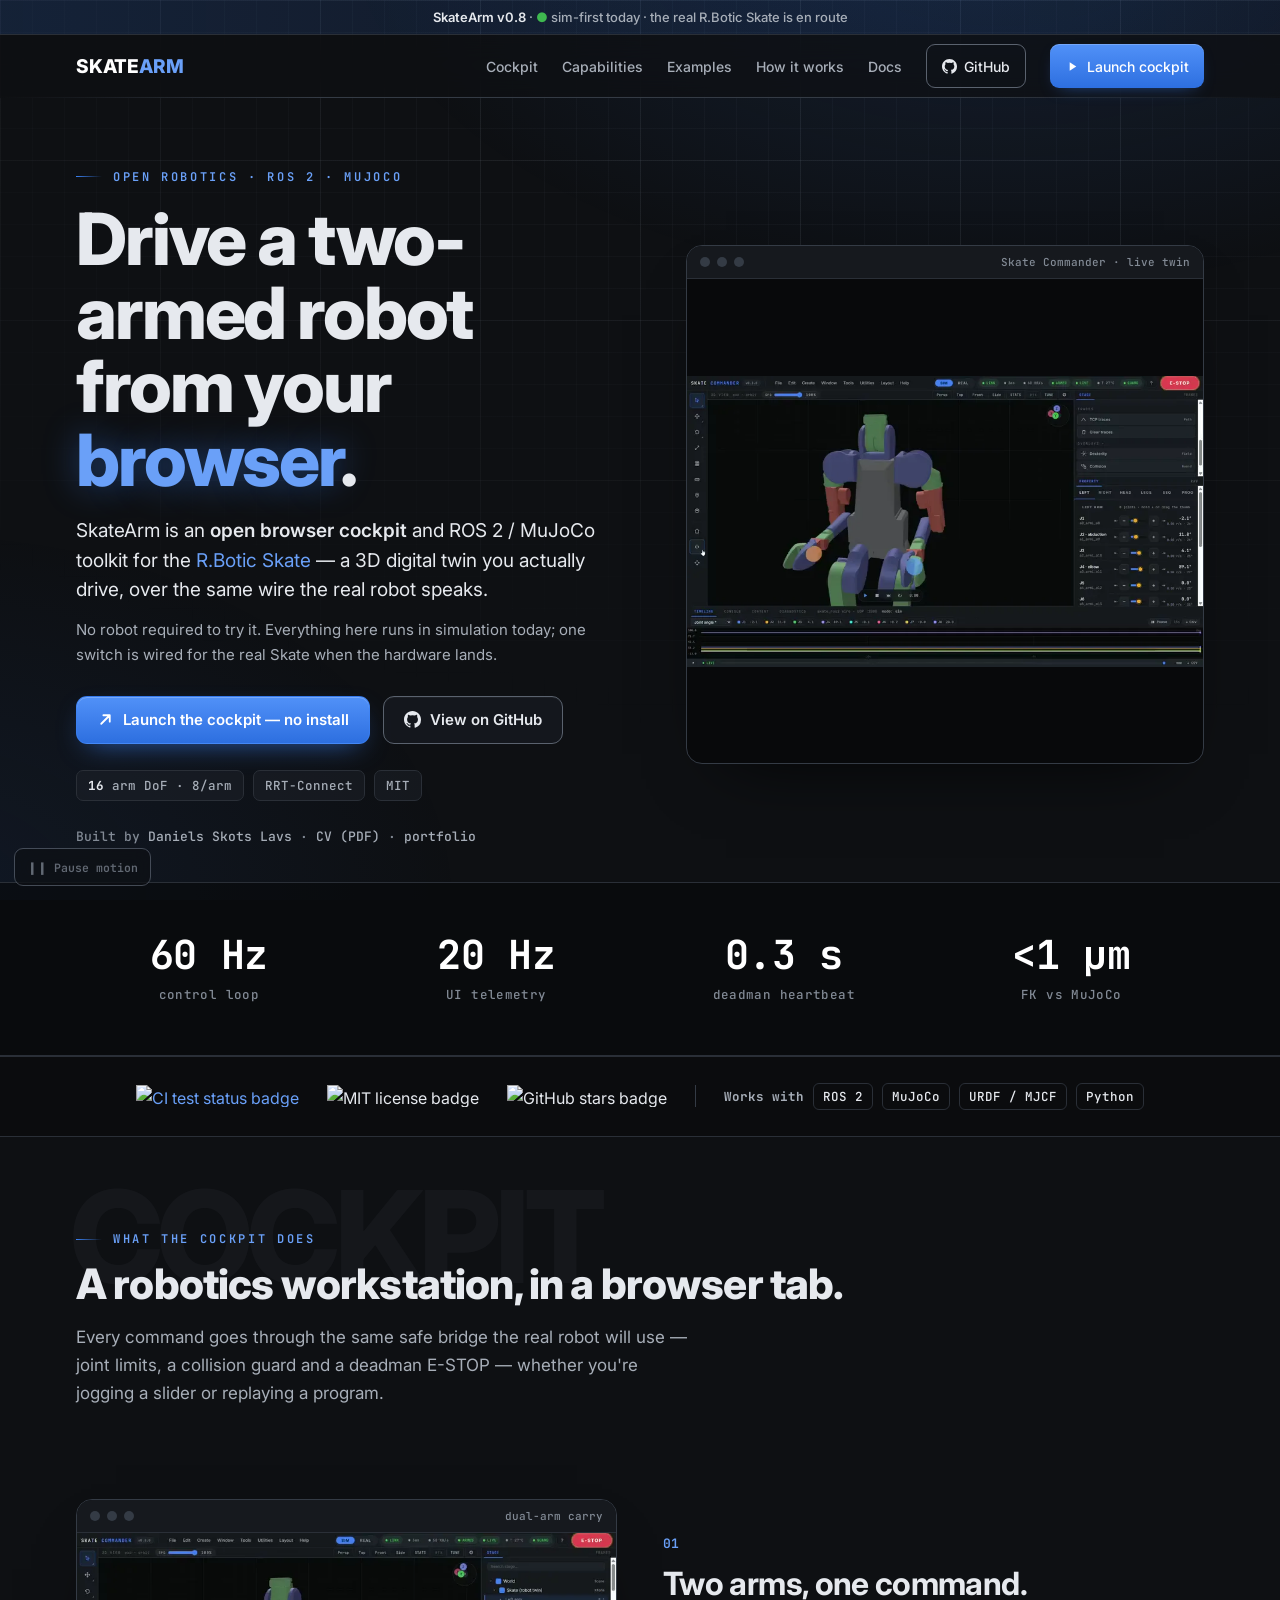
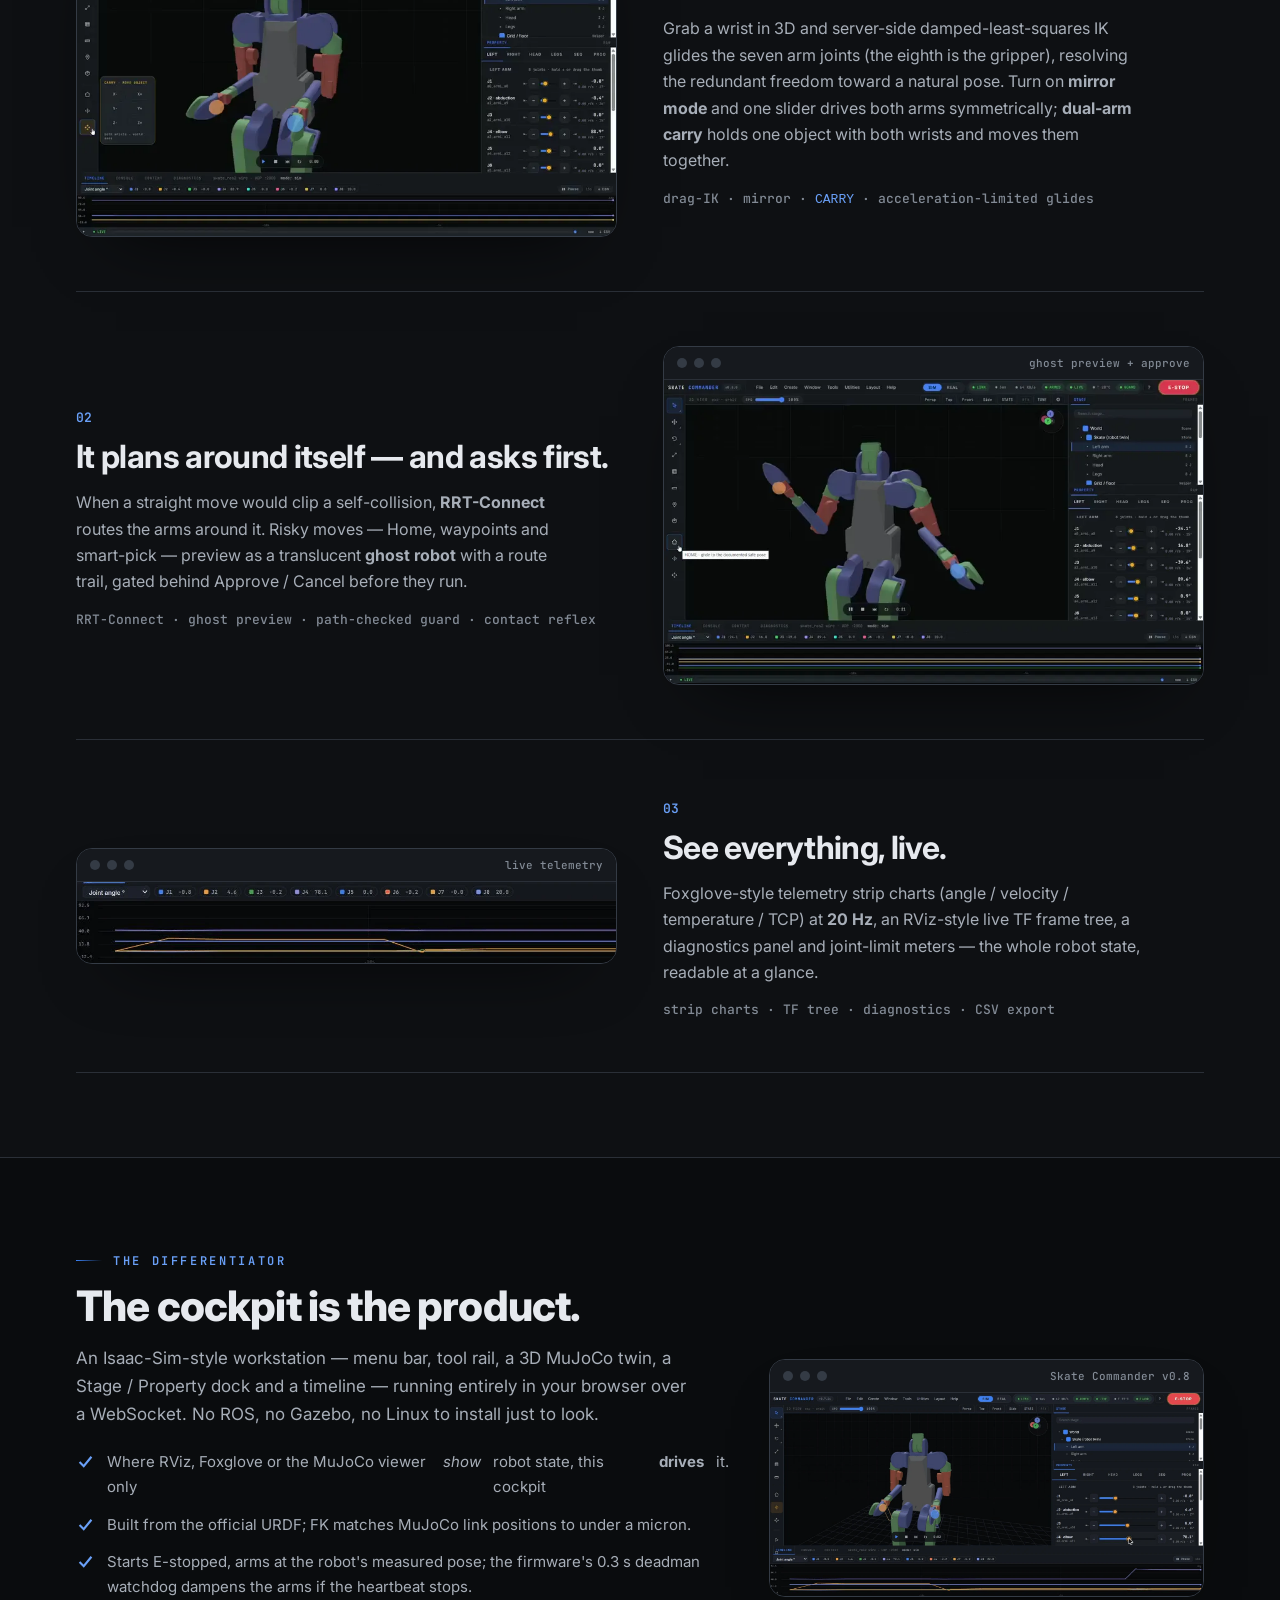
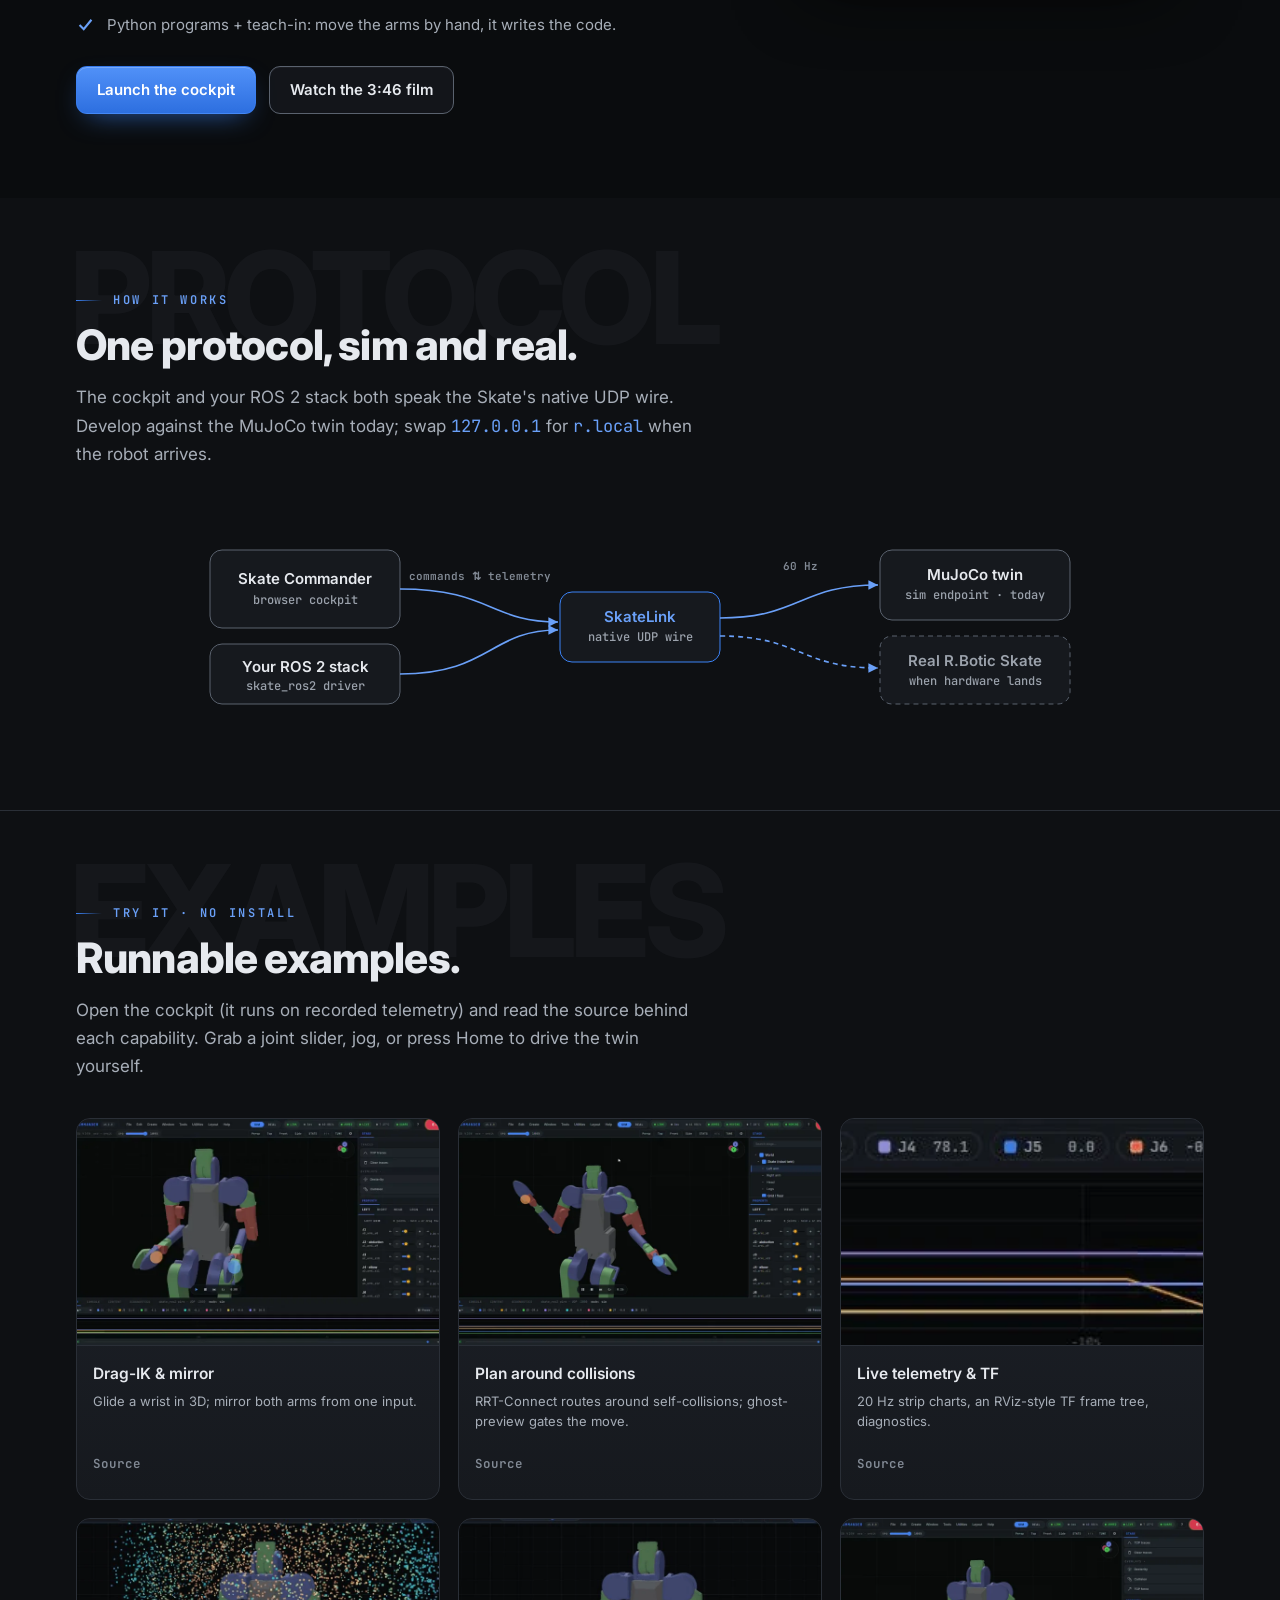
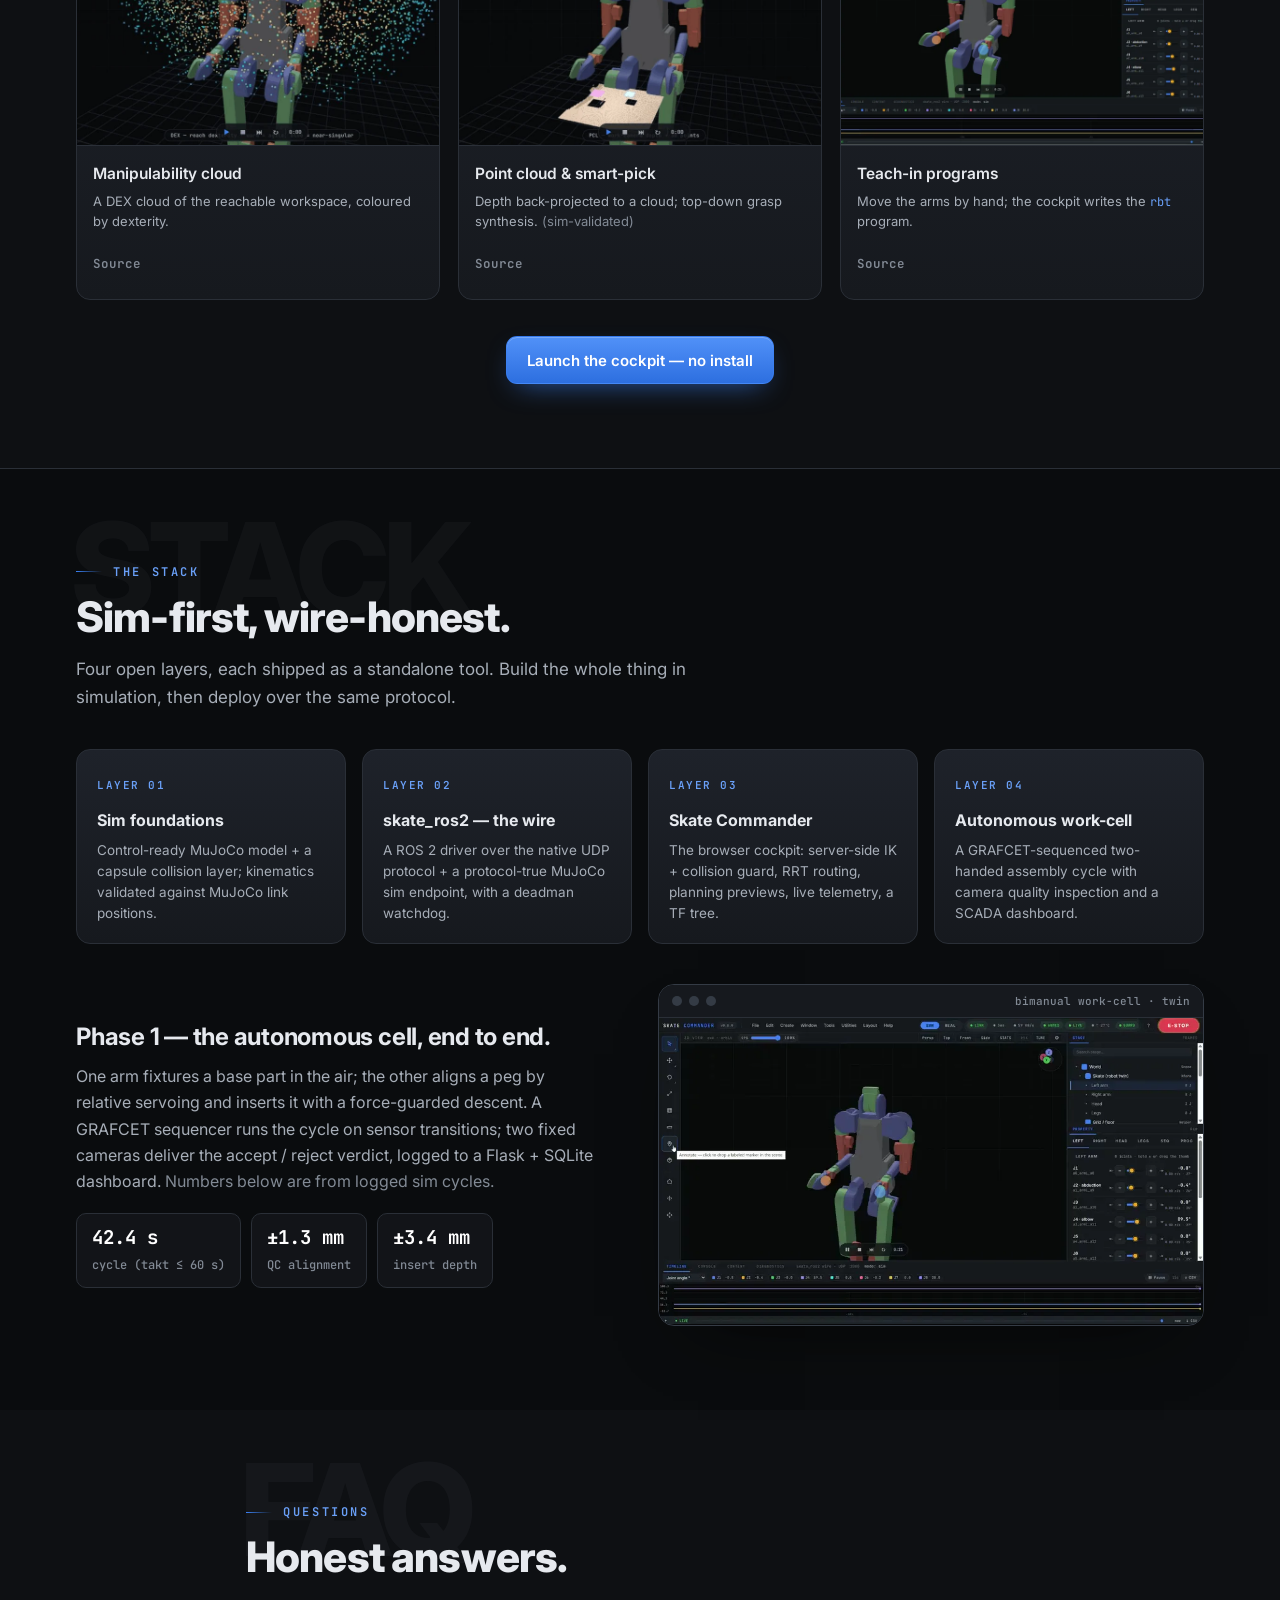
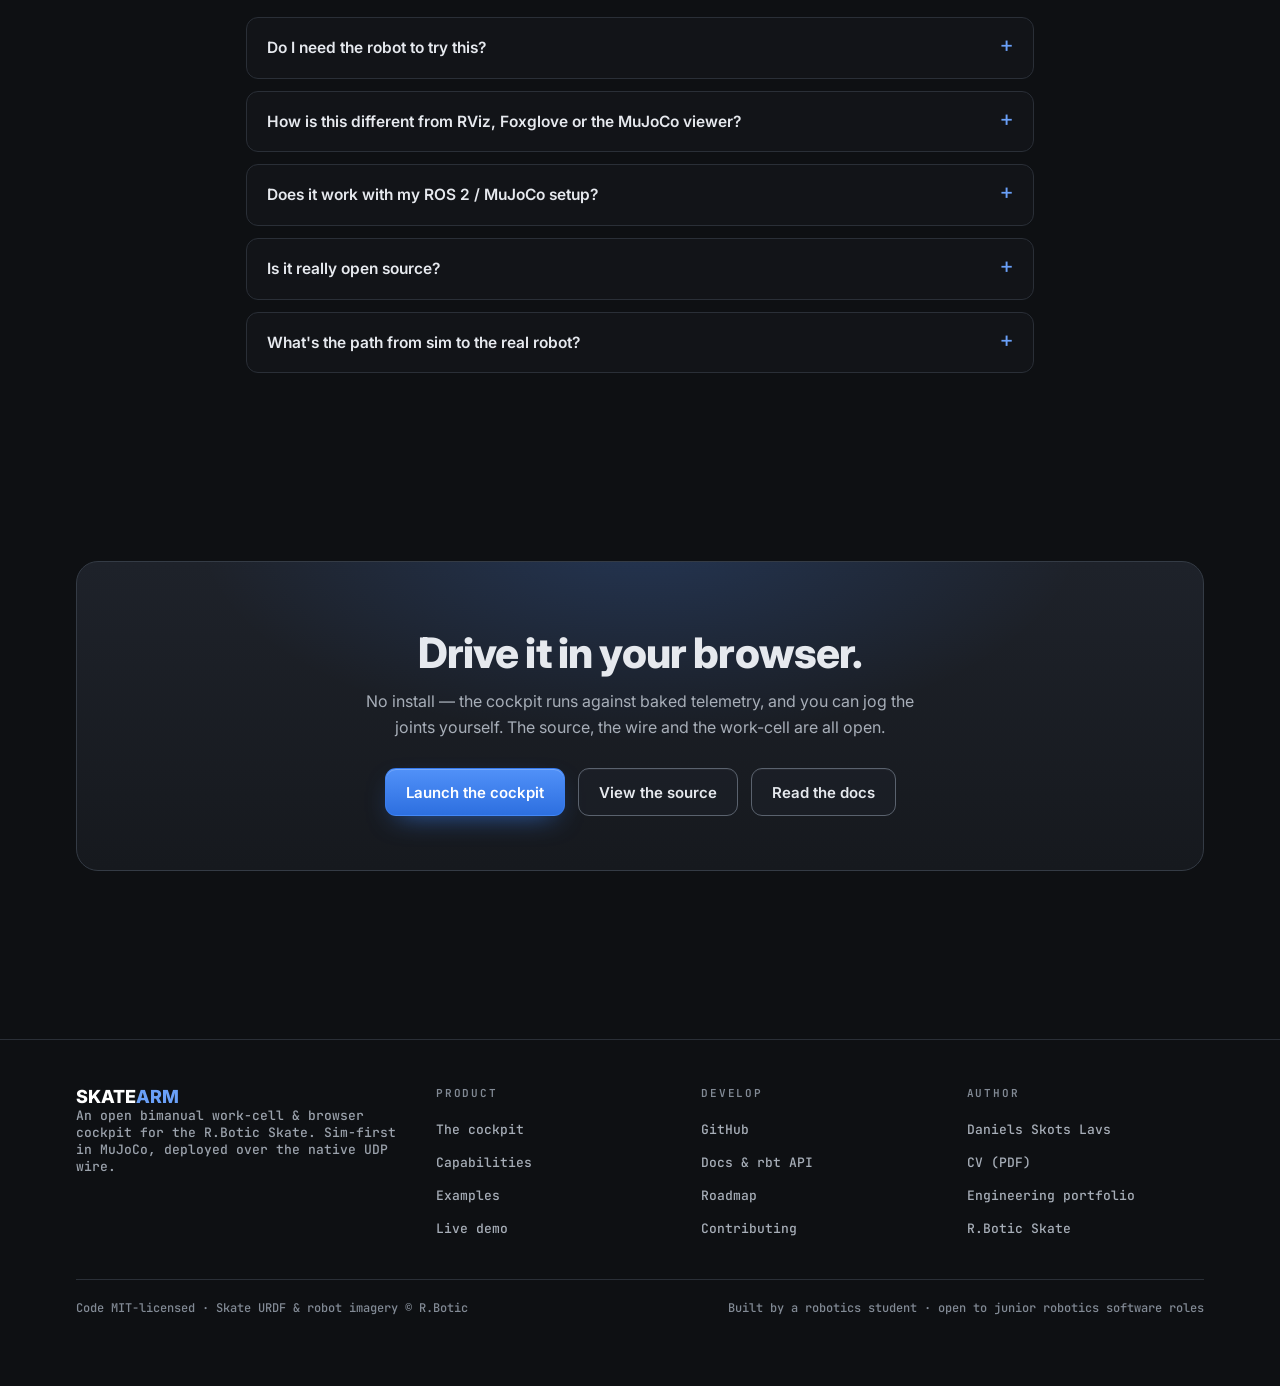
==== commit d7f66f6d: "site: re-review round 2 fixes (real bugs + polish) Bugs: 'Watch the 3:46 film' now points at the Git" ====
--- a/docs/index.html
+++ b/docs/index.html
@@ -4,11 +4,12 @@
 <meta charset="utf-8">
 <meta name="viewport" content="width=device-width, initial-scale=1">
 <title>SkateArm — drive a two-armed robot from your browser</title>
-<meta name="description" content="An open browser cockpit + ROS 2 / MuJoCo tooling for the R.Botic Skate: a 3D digital twin you drive from your browser, with drag-IK, RRT collision-routing, dual-arm carry, live telemetry and planning previews. Sim-first today, built to switch to the real robot.">
+<meta name="description" content="An open browser cockpit + ROS 2 / MuJoCo tooling for the R.Botic Skate: a 3D twin you drive from your browser — drag-IK, RRT routing, dual-arm carry, live telemetry. Sim-first today.">
 <meta name="author" content="DSL Robotics">
 <link rel="canonical" href="https://dsl-robotics.github.io/skatearm/">
 <link rel="icon" type="image/png" href="img/favicon.png">
 <link rel="apple-touch-icon" href="img/apple-touch-icon.png">
+<link rel="preload" as="image" href="img/commander_mirror_poster.webp" fetchpriority="high">
 <meta property="og:type" content="website">
 <meta property="og:site_name" content="SkateArm">
 <meta property="og:title" content="SkateArm — drive a two-armed robot from your browser">
@@ -21,6 +22,8 @@
 <meta name="twitter:card" content="summary_large_image">
 <meta name="twitter:title" content="SkateArm — drive a two-armed robot from your browser">
 <meta name="twitter:image" content="https://dsl-robotics.github.io/skatearm/img/og_card.png">
+<meta name="twitter:image:alt" content="SkateArm — drive a two-armed robot from your browser">
+<meta name="twitter:description" content="Open browser cockpit + ROS 2 / MuJoCo tooling for the R.Botic Skate. Digital twin, drag-IK, RRT routing, dual-arm carry, live telemetry. Sim-first.">
 <meta name="theme-color" content="#0E1013">
 <link rel="preconnect" href="https://fonts.googleapis.com">
 <link rel="preconnect" href="https://fonts.gstatic.com" crossorigin>
@@ -31,7 +34,7 @@
 <style>
   :root{
     --bg:#0E1013; --bg2:#08090B; --panel:#16191E; --panel2:#1E222A;
-    --line:#2A2F37; --line2:#343B45; --line3:#4A515C; --fg:#E6E9EE; --fg2:#A7AEB8; --dim:#9BA2AC; --faint:#828A95;
+    --line:#2A2F37; --line2:#343B45; --line3:#5A626E; --fg:#E6E9EE; --fg2:#A7AEB8; --dim:#9BA2AC; --faint:#828A95;
     --accent:#3B82F6; --accent-lt:#6AA0F8; --accent-dk:#2D6FE0; --amber:#F5A623; --ok:#3FB950;
     --grid:rgba(150,160,175,.045); --grid2:rgba(150,160,175,.08);
     --sans:"Inter","Segoe UI",system-ui,sans-serif;
@@ -115,7 +118,7 @@
   .chip{font:500 12.5px var(--mono);color:var(--fg2);border:1px solid var(--line);border-radius:7px;padding:6px 11px;background:rgba(30,34,42,.5);}
   .chip b{color:var(--fg);}
   .byline{margin-top:20px;font:500 13px var(--mono);color:var(--faint);}
-  .byline a{color:var(--fg2);}
+  .byline a{color:var(--fg2);display:inline-block;padding:7px 0;}
   .byline a:hover{color:#fff;}
   .frame{position:relative;border:1px solid var(--line2);border-radius:16px;overflow:hidden;background:var(--bg2);box-shadow:0 30px 70px -40px rgba(0,0,0,.9);}
   .frame .bar{display:flex;align-items:center;gap:7px;padding:9px 13px;border-bottom:1px solid var(--line);background:var(--panel);}
@@ -135,7 +138,7 @@
 
   /* stat band (flat, mono numerics) */
   .stats{border-top:1px solid var(--line);border-bottom:1px solid var(--line);padding:52px 0;background:rgba(8,9,11,.6);}
-  .statgrid{display:grid;grid-template-columns:repeat(5,1fr);gap:22px;text-align:center;}
+  .statgrid{display:grid;grid-template-columns:repeat(4,1fr);gap:22px;text-align:center;}
   .statgrid b{display:block;font:700 clamp(26px,3.6vw,40px)/1 var(--mono);font-variant-numeric:tabular-nums;letter-spacing:-.01em;color:#fff;}
   .statgrid span{display:block;margin-top:11px;font:500 12.5px var(--mono);color:var(--faint);letter-spacing:.03em;}
   @media(max-width:760px){.statgrid{grid-template-columns:repeat(2,1fr);gap:30px 18px;}}
@@ -172,7 +175,7 @@
   .card h4{font-size:15.5px;font-weight:600;}
   .card p{color:var(--fg2);font-size:13px;line-height:1.5;margin:6px 0 0;flex:1;}
   .card .links{display:flex;gap:14px;margin-top:13px;font:600 12.5px var(--mono);}
-  .card .links a{padding:5px 0;}
+  .card .links a{padding:11px 0;display:inline-flex;align-items:center;}
   .card .links a.run{color:var(--accent-lt);} .card .links a.src{color:var(--faint);}
   @media(max-width:820px){.gal{grid-template-columns:1fr 1fr;}}
   @media(max-width:560px){.gal{grid-template-columns:1fr;}}
@@ -220,6 +223,11 @@
   .fbot{border-top:1px solid var(--line);padding-top:20px;display:flex;flex-wrap:wrap;gap:10px;justify-content:space-between;color:var(--faint);font-size:12px;}
   @media(max-width:760px){.fcols{grid-template-columns:1fr 1fr;}}
 
+  .motiontoggle{position:fixed;left:14px;bottom:14px;z-index:60;display:inline-flex;align-items:center;gap:7px;
+    padding:8px 12px;min-height:38px;border-radius:9px;border:1px solid var(--line3);background:rgba(14,16,19,.8);
+    backdrop-filter:blur(8px);color:var(--faint);font:600 11.5px var(--mono);cursor:pointer;opacity:.72;transition:opacity .15s,color .15s,border-color .15s;}
+  .motiontoggle:hover,.motiontoggle:focus-visible{opacity:1;color:#fff;border-color:var(--accent);}
+  @media(max-width:560px){.motiontoggle{left:10px;bottom:10px;padding:7px 10px;}}
   .reveal{opacity:0;transform:translateY(20px);transition:opacity .6s var(--ease),transform .6s var(--ease);}
   .reveal.in{opacity:1;transform:none;}
   @media(prefers-reduced-motion:reduce){html{scroll-behavior:auto;}.reveal{opacity:1;transform:none;transition:none;}}
@@ -258,8 +266,6 @@
       </div>
       <div class="specstrip">
         <span class="chip"><b>16</b> arm DoF &middot; 8/arm</span>
-        <span class="chip">MuJoCo twin</span>
-        <span class="chip">ROS 2 wire</span>
         <span class="chip">RRT-Connect</span>
         <span class="chip">MIT</span>
       </div>
@@ -268,7 +274,7 @@
     <div class="reveal">
       <div class="frame">
         <div class="bar"><i></i><i></i><i></i><span class="tag">Skate Commander &middot; live twin</span></div>
-        <video autoplay loop muted playsinline preload="auto" poster="img/commander_mirror_poster.webp" width="860" height="484" aria-label="The Skate Commander cockpit: drag-IK and mirror mode move both arms while live telemetry plots track the motion"><source src="img/commander_mirror.mp4" type="video/mp4"></video>
+        <video autoplay loop muted playsinline preload="metadata" fetchpriority="high" poster="img/commander_mirror_poster.webp" width="860" height="484" aria-label="The Skate Commander cockpit: drag-IK and mirror mode move both arms while live telemetry plots track the motion"><source src="img/commander_mirror.mp4" type="video/mp4"></video>
       </div>
     </div>
   </div>
@@ -278,9 +284,8 @@
   <div class="wrap statgrid">
     <div><b>60 Hz</b><span>control loop</span></div>
     <div><b>20 Hz</b><span>UI telemetry</span></div>
-    <div><b>0.3 s</b><span>comms-loss deadman</span></div>
+    <div><b>0.3 s</b><span>deadman heartbeat</span></div>
     <div><b>&lt;1 &micro;m</b><span>FK vs MuJoCo</span></div>
-    <div><b>1615 mm</b><span>Skate span &middot; R.Botic</span></div>
   </div>
 </section>
 
@@ -342,14 +347,14 @@
       <h2 style="margin-top:14px;">The cockpit is the product.</h2>
       <p class="lead">An Isaac-Sim-style workstation &mdash; menu bar, tool rail, a 3D MuJoCo twin, a Stage / Property dock and a timeline &mdash; running entirely in your browser over a WebSocket. No ROS, no Gazebo, no Linux to install just to look.</p>
       <ul class="pts">
-        <li><svg viewBox="0 0 16 16" fill="none" stroke="currentColor" stroke-width="1.8"><path d="M3 8.5 6.5 12 13 4"/></svg>Where RViz, Foxglove or the MuJoCo viewer only <i>show</i> robot state, this cockpit <b>drives</b> it.</li>
-        <li><svg viewBox="0 0 16 16" fill="none" stroke="currentColor" stroke-width="1.8"><path d="M3 8.5 6.5 12 13 4"/></svg>Built from the official URDF; FK matches MuJoCo link positions to under a micron.</li>
-        <li><svg viewBox="0 0 16 16" fill="none" stroke="currentColor" stroke-width="1.8"><path d="M3 8.5 6.5 12 13 4"/></svg>Starts E-stopped, arms at the robot's measured pose; a 0.3&nbsp;s comms-loss deadman dampens if the link drops.</li>
-        <li><svg viewBox="0 0 16 16" fill="none" stroke="currentColor" stroke-width="1.8"><path d="M3 8.5 6.5 12 13 4"/></svg>Python programs + teach-in: move the arms by hand, it writes the code.</li>
+        <li><svg viewBox="0 0 16 16" fill="none" stroke="currentColor" stroke-width="1.8" aria-hidden="true"><path d="M3 8.5 6.5 12 13 4"/></svg>Where RViz, Foxglove or the MuJoCo viewer only <i>show</i> robot state, this cockpit <b>drives</b> it.</li>
+        <li><svg viewBox="0 0 16 16" fill="none" stroke="currentColor" stroke-width="1.8" aria-hidden="true"><path d="M3 8.5 6.5 12 13 4"/></svg>Built from the official URDF; FK matches MuJoCo link positions to under a micron.</li>
+        <li><svg viewBox="0 0 16 16" fill="none" stroke="currentColor" stroke-width="1.8" aria-hidden="true"><path d="M3 8.5 6.5 12 13 4"/></svg>Starts E-stopped, arms at the robot's measured pose; the firmware's 0.3&nbsp;s deadman watchdog dampens the arms if the heartbeat stops.</li>
+        <li><svg viewBox="0 0 16 16" fill="none" stroke="currentColor" stroke-width="1.8" aria-hidden="true"><path d="M3 8.5 6.5 12 13 4"/></svg>Python programs + teach-in: move the arms by hand, it writes the code.</li>
       </ul>
       <div class="ctas">
         <a class="btn primary" href="https://raw.githack.com/dsl-robotics/skatearm/main/tools/skate_commander/preview.html" target="_blank" rel="noopener">Launch the cockpit</a>
-        <a class="btn ghost" href="https://raw.githubusercontent.com/dsl-robotics/skatearm/main/docs/video/commander_v08_product.mp4" target="_blank" rel="noopener">Watch the 3:46 film</a>
+        <a class="btn ghost" href="video/commander_v08_product.mp4" target="_blank" rel="noopener">Watch the 3:46 film</a>
       </div>
     </div>
     <div class="reveal">
@@ -370,7 +375,7 @@
     <svg viewBox="0 0 900 220" xmlns="http://www.w3.org/2000/svg" role="img" aria-label="Architecture: the browser cockpit and ROS 2 both speak the SkateLink native UDP wire to a MuJoCo twin today and the real Skate when hardware lands, at a 60 Hz command rate">
       <defs>
         <marker id="ah" markerWidth="9" markerHeight="9" refX="6" refY="3" orient="auto"><path d="M0 0 L6 3 L0 6 z" fill="#6AA0F8"/></marker>
-        <style>.bx{fill:#16191E;stroke:#4A515C;rx:12;} .t{fill:#E6E9EE;font:600 15px Inter,sans-serif;} .s{fill:#9BA2AC;font:500 12px 'JetBrains Mono',monospace;} .w{stroke:#6AA0F8;stroke-width:1.6;fill:none;} .lab{fill:#828A95;font:600 11px 'JetBrains Mono',monospace;}</style>
+        <style>.bx{fill:#16191E;stroke:#5A626E;rx:12;} .t{fill:#E6E9EE;font:600 15px Inter,sans-serif;} .s{fill:#9BA2AC;font:500 12px 'JetBrains Mono',monospace;} .w{stroke:#6AA0F8;stroke-width:1.6;fill:none;} .lab{fill:#828A95;font:600 11px 'JetBrains Mono',monospace;}</style>
       </defs>
       <rect class="bx" x="20" y="44" width="190" height="78" rx="12"/>
       <text class="t" x="115" y="78" text-anchor="middle">Skate Commander</text>
@@ -407,12 +412,15 @@
       <p class="lead">Open the cockpit (it runs on recorded telemetry) and read the source behind each capability. Grab a joint slider, jog, or press Home to drive the twin yourself.</p>
     </div>
     <div class="gal reveal">
-      <article class="card"><div class="thumb"><img src="img/commander_mirror_poster.webp" loading="lazy" alt="Mirror mode drives both arms from one slider in the cockpit"></div><div class="body"><h4>Drag-IK &amp; mirror</h4><p>Glide a wrist in 3D; mirror both arms from one input.</p><div class="links"><a class="run" href="https://raw.githack.com/dsl-robotics/skatearm/main/tools/skate_commander/preview.html" target="_blank" rel="noopener">Launch &#8599;</a><a class="src" href="https://github.com/dsl-robotics/skatearm/blob/main/tools/skate_commander/skate_commander/kinematics.py" target="_blank" rel="noopener">Source</a></div></div></article>
-      <article class="card"><div class="thumb"><img src="img/routing_poster.webp" loading="lazy" alt="The cockpit drives an arm along an RRT-planned path that routes around a self-collision"></div><div class="body"><h4>Plan around collisions</h4><p>RRT-Connect routes around self-collisions; ghost-preview gates the move.</p><div class="links"><a class="run" href="https://raw.githack.com/dsl-robotics/skatearm/main/tools/skate_commander/preview.html" target="_blank" rel="noopener">Launch &#8599;</a><a class="src" href="https://github.com/dsl-robotics/skatearm/blob/main/tools/skate_commander/skate_commander/planner.py" target="_blank" rel="noopener">Source</a></div></div></article>
-      <article class="card"><div class="thumb"><img src="img/cockpit_plots.webp" loading="lazy" alt="Live telemetry strip charts and a TF frame tree under the 3D view"></div><div class="body"><h4>Live telemetry &amp; TF</h4><p>20 Hz strip charts, an RViz-style TF frame tree, diagnostics.</p><div class="links"><a class="run" href="https://raw.githack.com/dsl-robotics/skatearm/main/tools/skate_commander/preview.html" target="_blank" rel="noopener">Launch &#8599;</a><a class="src" href="https://github.com/dsl-robotics/skatearm/tree/main/tools/skate_commander" target="_blank" rel="noopener">Source</a></div></div></article>
-      <article class="card"><div class="thumb"><img src="img/cockpit_dex.webp" loading="lazy" alt="A colour-coded manipulability cloud of the arm's reachable workspace"></div><div class="body"><h4>Manipulability cloud</h4><p>A DEX cloud of the reachable workspace, coloured by dexterity.</p><div class="links"><a class="run" href="https://raw.githack.com/dsl-robotics/skatearm/main/tools/skate_commander/preview.html" target="_blank" rel="noopener">Launch &#8599;</a><a class="src" href="https://github.com/dsl-robotics/skatearm/blob/main/tools/skate_commander/skate_commander/kinematics.py" target="_blank" rel="noopener">Source</a></div></div></article>
-      <article class="card"><div class="thumb"><img src="img/cockpit_pcl.webp" loading="lazy" alt="A depth point cloud of the scene with a synthesized top-down grasp"></div><div class="body"><h4>Point cloud &amp; smart-pick</h4><p>Depth back-projected to a cloud; top-down grasp synthesis. <span style="color:var(--faint)">(sim-validated)</span></p><div class="links"><a class="run" href="https://raw.githack.com/dsl-robotics/skatearm/main/tools/skate_commander/preview.html" target="_blank" rel="noopener">Launch &#8599;</a><a class="src" href="https://github.com/dsl-robotics/skatearm/blob/main/tools/skate_commander/skate_commander/grasp.py" target="_blank" rel="noopener">Source</a></div></div></article>
-      <article class="card"><div class="thumb"><img src="img/teachin_poster.webp" loading="lazy" alt="Teaching a program by moving the arms by hand in the cockpit"></div><div class="body"><h4>Teach-in programs</h4><p>Move the arms by hand; the cockpit writes the <code style="font-family:var(--mono);font-size:12px;color:var(--accent-lt)">rbt</code> program.</p><div class="links"><a class="run" href="https://raw.githack.com/dsl-robotics/skatearm/main/tools/skate_commander/preview.html" target="_blank" rel="noopener">Launch &#8599;</a><a class="src" href="https://github.com/dsl-robotics/skatearm/blob/main/tools/skate_commander/skate_commander/program.py" target="_blank" rel="noopener">Source</a></div></div></article>
+      <article class="card"><div class="thumb"><img src="img/commander_mirror_poster.webp" loading="lazy" alt="Mirror mode drives both arms from one slider in the cockpit"></div><div class="body"><h4>Drag-IK &amp; mirror</h4><p>Glide a wrist in 3D; mirror both arms from one input.</p><div class="links"><a class="src" href="https://github.com/dsl-robotics/skatearm/blob/main/tools/skate_commander/skate_commander/kinematics.py" target="_blank" rel="noopener">Source</a></div></div></article>
+      <article class="card"><div class="thumb"><img src="img/routing_poster.webp" loading="lazy" alt="The cockpit drives an arm along an RRT-planned path that routes around a self-collision"></div><div class="body"><h4>Plan around collisions</h4><p>RRT-Connect routes around self-collisions; ghost-preview gates the move.</p><div class="links"><a class="src" href="https://github.com/dsl-robotics/skatearm/blob/main/tools/skate_commander/skate_commander/planner.py" target="_blank" rel="noopener">Source</a></div></div></article>
+      <article class="card"><div class="thumb"><img src="img/cockpit_plots.webp" loading="lazy" alt="Live telemetry strip charts and a TF frame tree under the 3D view"></div><div class="body"><h4>Live telemetry &amp; TF</h4><p>20 Hz strip charts, an RViz-style TF frame tree, diagnostics.</p><div class="links"><a class="src" href="https://github.com/dsl-robotics/skatearm/tree/main/tools/skate_commander" target="_blank" rel="noopener">Source</a></div></div></article>
+      <article class="card"><div class="thumb"><img src="img/cockpit_dex.webp" loading="lazy" alt="A colour-coded manipulability cloud of the arm's reachable workspace"></div><div class="body"><h4>Manipulability cloud</h4><p>A DEX cloud of the reachable workspace, coloured by dexterity.</p><div class="links"><a class="src" href="https://github.com/dsl-robotics/skatearm/blob/main/tools/skate_commander/skate_commander/kinematics.py" target="_blank" rel="noopener">Source</a></div></div></article>
+      <article class="card"><div class="thumb"><img src="img/cockpit_pcl.webp" loading="lazy" alt="A depth point cloud of the scene with a synthesized top-down grasp"></div><div class="body"><h4>Point cloud &amp; smart-pick</h4><p>Depth back-projected to a cloud; top-down grasp synthesis. <span style="color:var(--faint)">(sim-validated)</span></p><div class="links"><a class="src" href="https://github.com/dsl-robotics/skatearm/blob/main/tools/skate_commander/skate_commander/grasp.py" target="_blank" rel="noopener">Source</a></div></div></article>
+      <article class="card"><div class="thumb"><img src="img/teachin_poster.webp" loading="lazy" alt="Teaching a program by moving the arms by hand in the cockpit"></div><div class="body"><h4>Teach-in programs</h4><p>Move the arms by hand; the cockpit writes the <code style="font-family:var(--mono);font-size:12px;color:var(--accent-lt)">rbt</code> program.</p><div class="links"><a class="src" href="https://github.com/dsl-robotics/skatearm/blob/main/tools/skate_commander/skate_commander/program.py" target="_blank" rel="noopener">Source</a></div></div></article>
+    </div>
+    <div class="ctas" style="justify-content:center;margin-top:36px;">
+      <a class="btn primary" href="https://raw.githack.com/dsl-robotics/skatearm/main/tools/skate_commander/preview.html" target="_blank" rel="noopener">Launch the cockpit &mdash; no install</a>
     </div>
   </div>
 </section>
@@ -470,7 +478,7 @@
       <p>No install &mdash; the cockpit runs against baked telemetry, and you can jog the joints yourself. The source, the wire and the work-cell are all open.</p>
       <div class="ctas">
         <a class="btn primary" href="https://raw.githack.com/dsl-robotics/skatearm/main/tools/skate_commander/preview.html" target="_blank" rel="noopener">Launch the cockpit</a>
-        <a class="btn ghost" href="https://github.com/dsl-robotics/skatearm" target="_blank" rel="noopener">Star on GitHub</a>
+        <a class="btn ghost" href="https://github.com/dsl-robotics/skatearm" target="_blank" rel="noopener">View the source</a>
         <a class="btn ghost" href="commander.html">Read the docs</a>
       </div>
     </div>
@@ -513,12 +521,25 @@
   </div>
 </footer>
 
+<button class="motiontoggle" id="motiontoggle" type="button" aria-pressed="false" aria-label="Pause or play the looping demo videos"><span id="mt-ico" aria-hidden="true">&#10073;&#10073;</span> <span id="mt-txt">Pause motion</span></button>
+
 <script>
   const io=new IntersectionObserver((es)=>{es.forEach(e=>{if(e.isIntersecting){e.target.classList.add('in');io.unobserve(e.target);}});},{threshold:.1});
   document.querySelectorAll('.reveal').forEach(el=>io.observe(el));
-  if(window.matchMedia&&matchMedia('(prefers-reduced-motion: reduce)').matches){
-    document.querySelectorAll('video[autoplay]').forEach(v=>{v.removeAttribute('autoplay');try{v.pause();}catch(e){}});
-  }
+  (function(){
+    const vids=()=>document.querySelectorAll('video');
+    const mt=document.getElementById('motiontoggle'),ico=document.getElementById('mt-ico'),txt=document.getElementById('mt-txt');
+    let paused=false;
+    function apply(){
+      vids().forEach(v=>{ if(paused){try{v.pause();}catch(e){}} else {v.play().catch(()=>{});} });
+      mt.setAttribute('aria-pressed',paused?'true':'false');
+      ico.innerHTML=paused?'&#9654;':'&#10073;&#10073;'; txt.textContent=paused?'Play motion':'Pause motion';
+    }
+    mt.addEventListener('click',()=>{paused=!paused;apply();});
+    if(window.matchMedia&&matchMedia('(prefers-reduced-motion: reduce)').matches){
+      vids().forEach(v=>v.removeAttribute('autoplay')); paused=true; apply();
+    }
+  })();
 </script>
 </body>
 </html>
